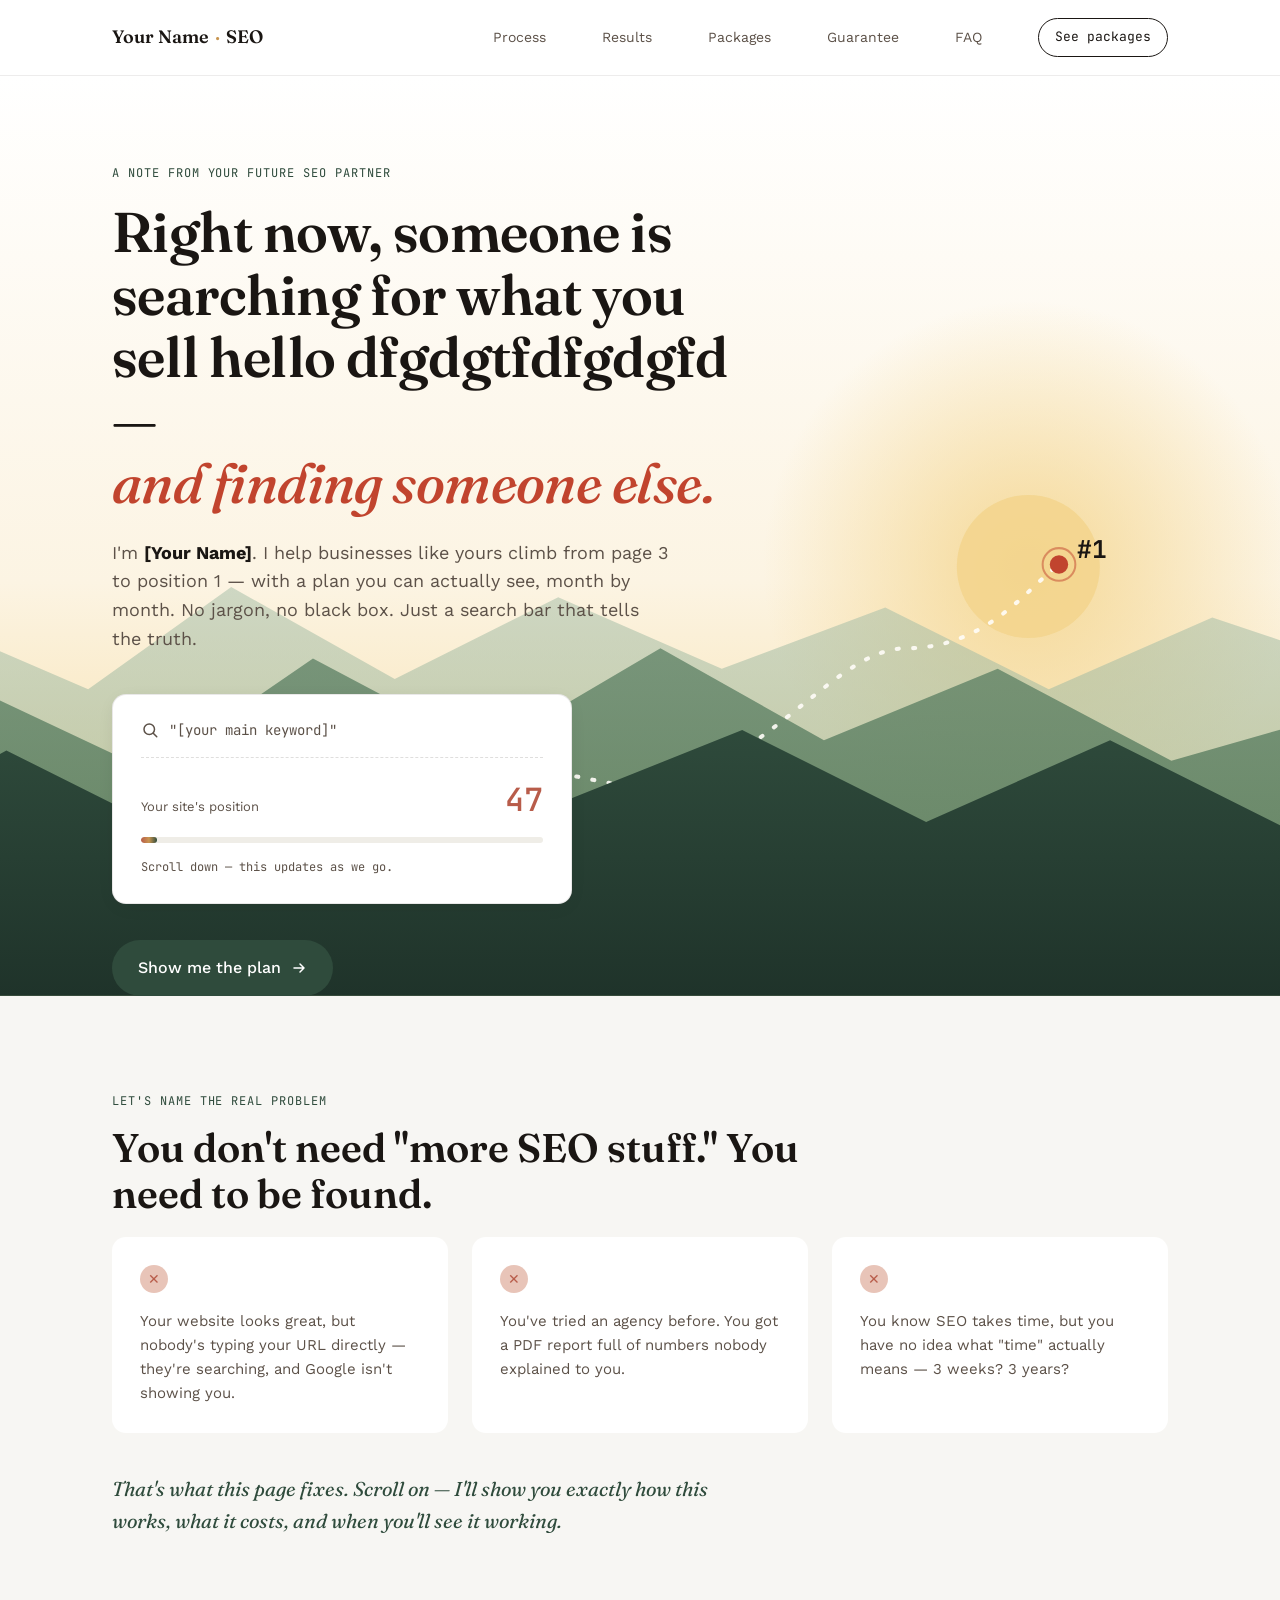
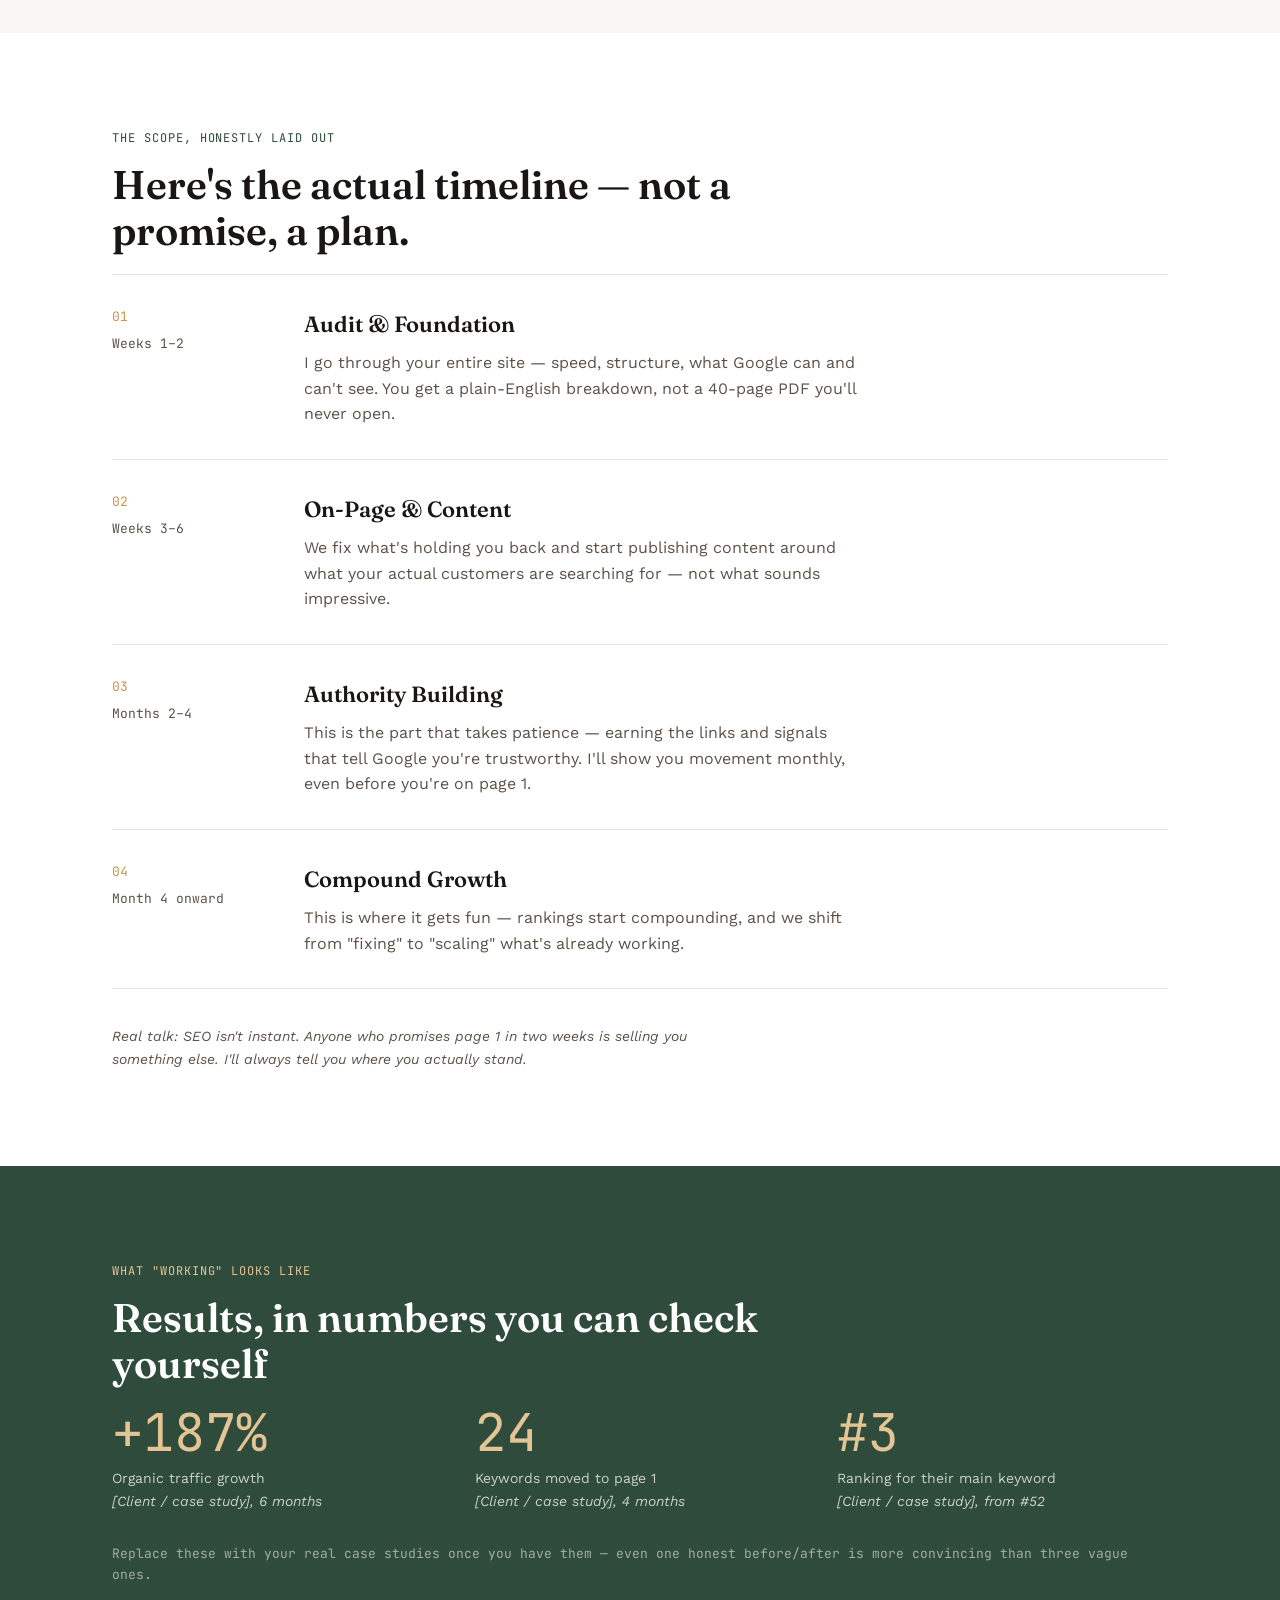
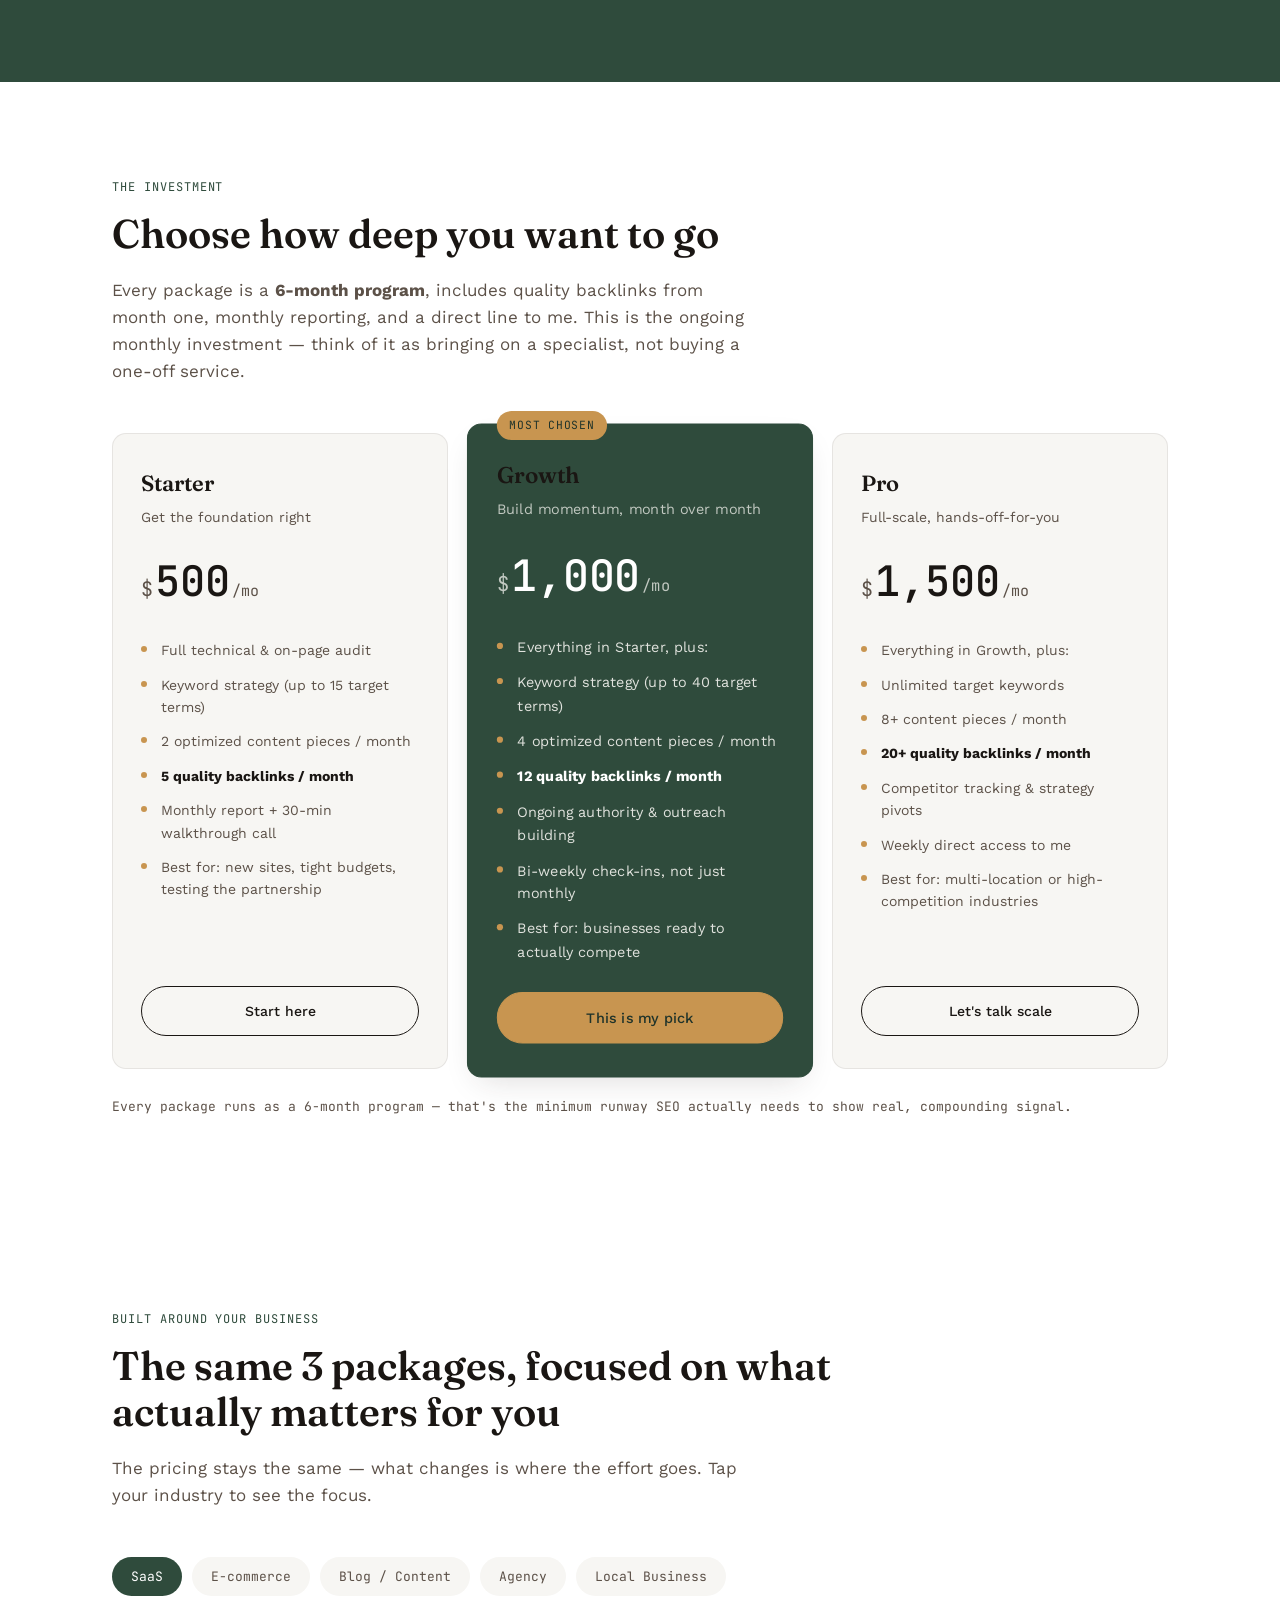
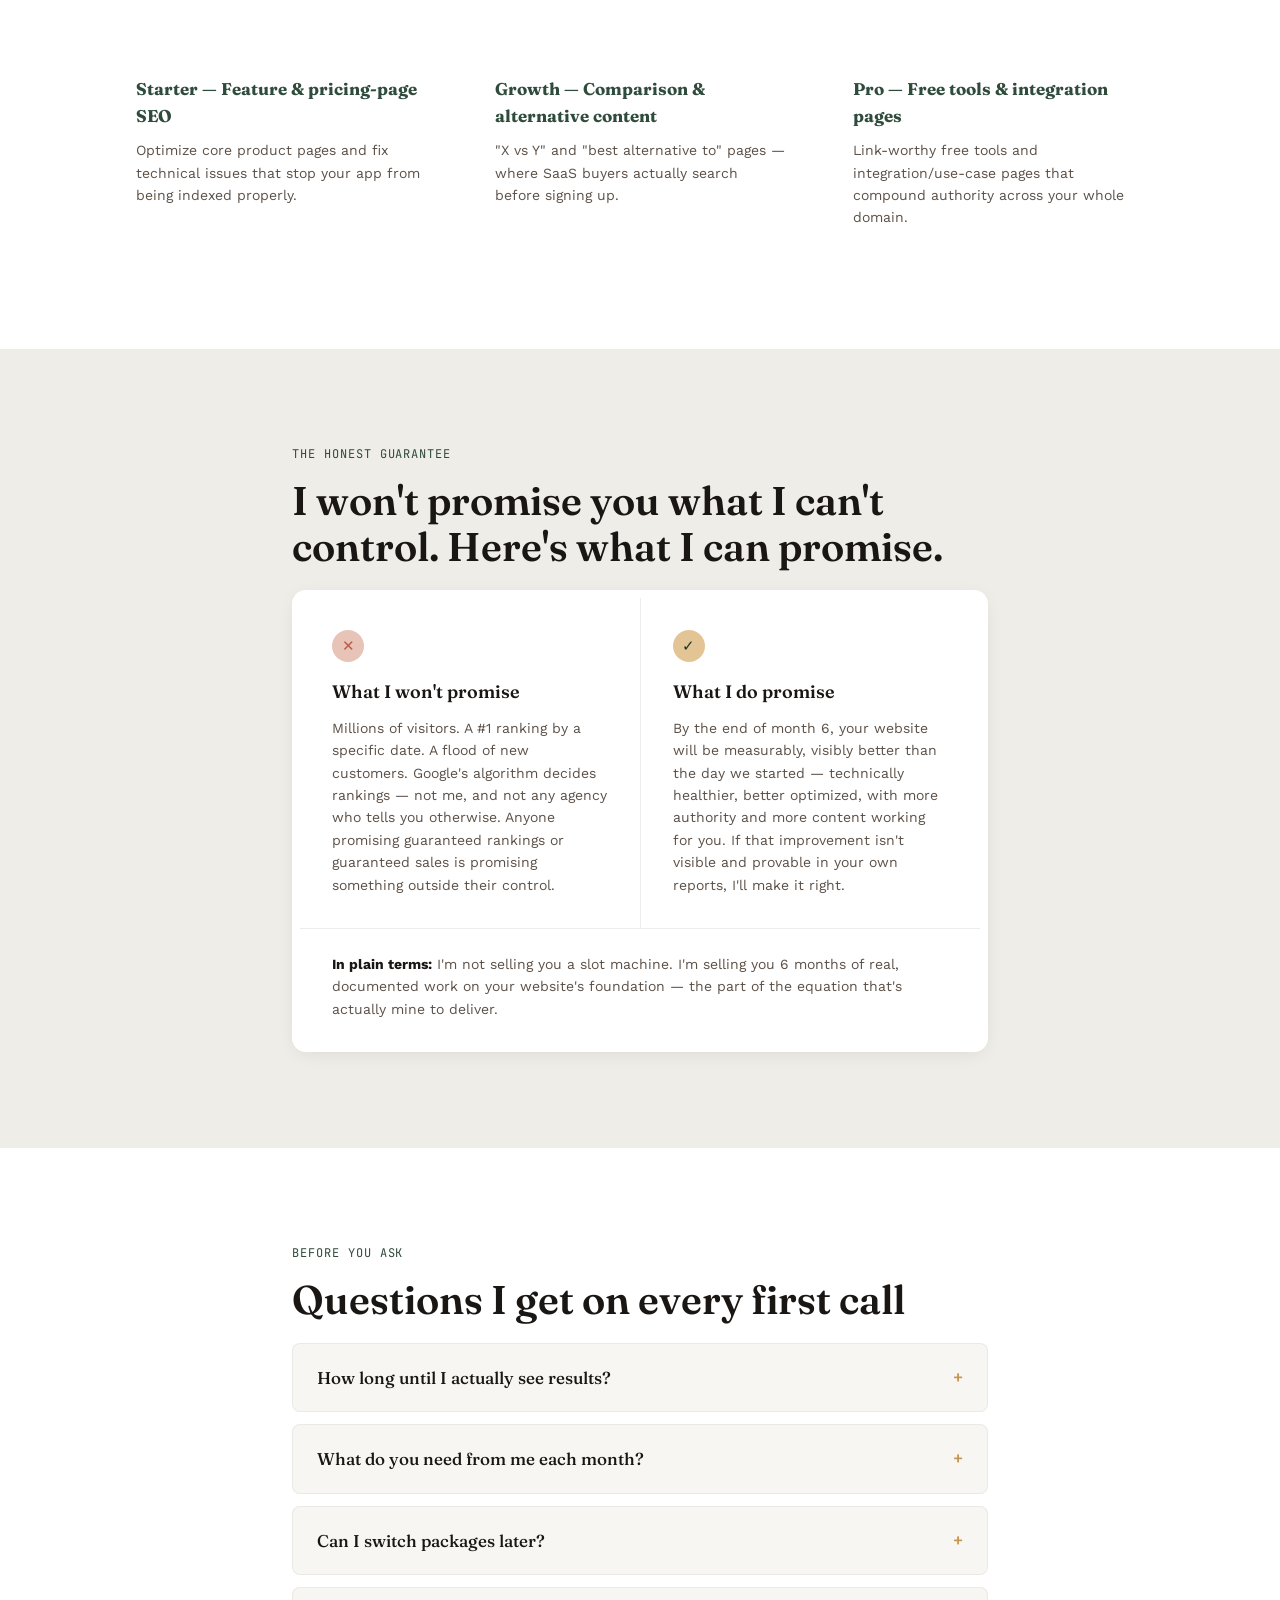
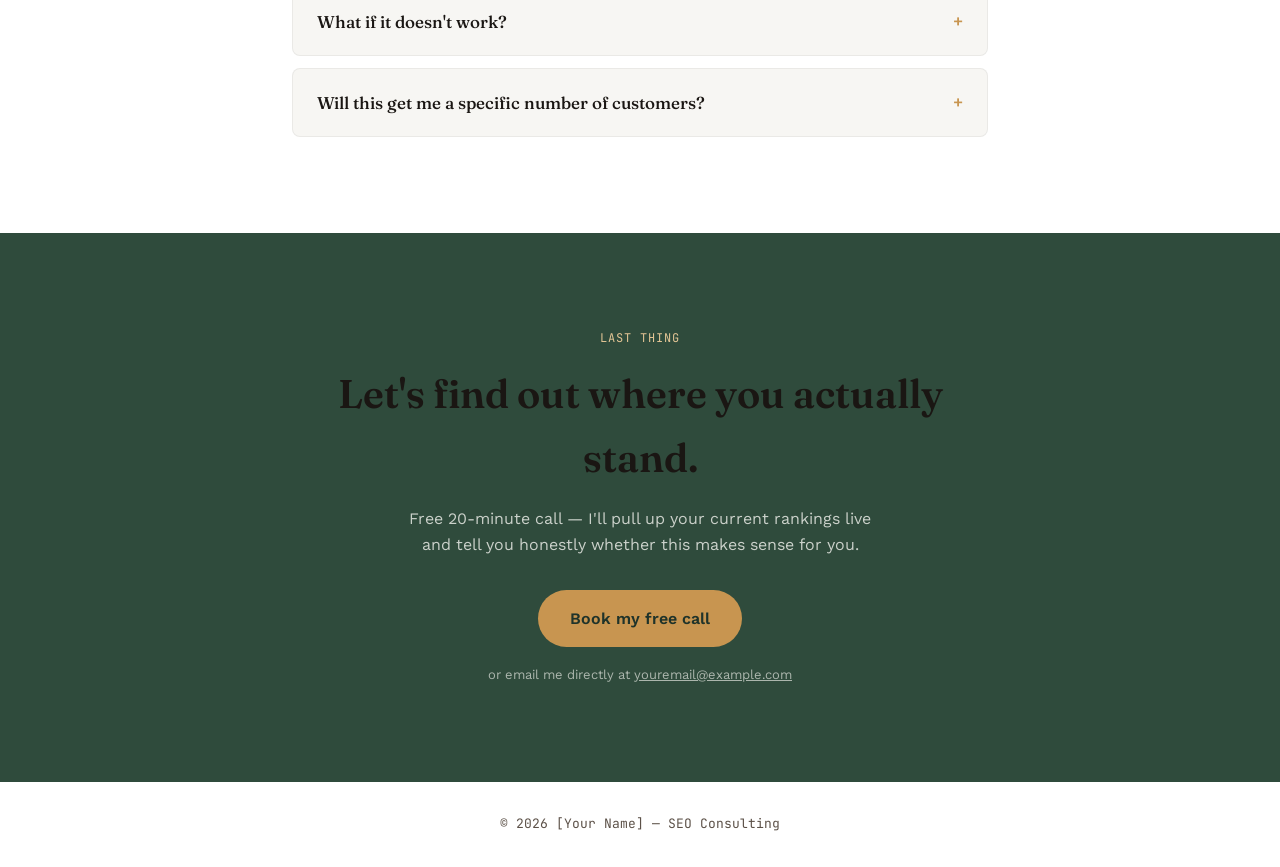
==== index.html @ cbdd0a3a "Update hero title text in index.html" ====
<!DOCTYPE html>
<html lang="en">
<head>
<meta charset="UTF-8">
<meta name="viewport" content="width=device-width, initial-scale=1.0">
<title>Rank Higher, Worry Less — SEO That Actually Moves the Needle</title>
<meta name="description" content="A personal, no-fluff SEO partnership. See the process, the timeline, and exactly what you'll get in each package.">
<link rel="preconnect" href="https://fonts.googleapis.com">
<link rel="preconnect" href="https://fonts.gstatic.com" crossorigin>
<link href="https://fonts.googleapis.com/css2?family=Fraunces:ital,opsz,wght@0,9..144,300;0,9..144,500;0,9..144,600;0,9..144,700;1,9..144,500&family=Work+Sans:wght@300;400;500;600;700&family=JetBrains+Mono:wght@400;500&display=swap" rel="stylesheet">
<link rel="stylesheet" href="styles.css">
</head>
<body>

<!-- ============ NAV ============ -->
<nav class="nav">
  <div class="nav-inner">
    <a href="#top" class="nav-mark">Your Name<span class="nav-dot">·</span>SEO</a>

    <button class="nav-toggle" id="navToggle" aria-label="Open menu" aria-expanded="false">
      <span class="nav-toggle-bar"></span>
      <span class="nav-toggle-bar"></span>
      <span class="nav-toggle-bar"></span>
    </button>

    <div class="nav-links" id="navLinks">
      <a href="#process" class="nav-link">Process</a>
      <a href="#results" class="nav-link">Results</a>
      <a href="#packages" class="nav-link">Packages</a>
      <a href="#guarantee" class="nav-link">Guarantee</a>
      <a href="#faq" class="nav-link">FAQ</a>
      <a href="#packages" class="nav-cta">See packages</a>
    </div>
  </div>
</nav>

<!-- ============ HERO ============ -->
<section class="hero" id="top">
  <svg class="hero-bg" viewBox="0 0 1600 900" preserveAspectRatio="xMidYMax slice" xmlns="http://www.w3.org/2000/svg" aria-hidden="true">
    <defs>
      <linearGradient id="skyGrad" x1="0" y1="0" x2="0" y2="1">
        <stop offset="0%" stop-color="#FFFFFF"/>
        <stop offset="55%" stop-color="#FCF4E3"/>
        <stop offset="100%" stop-color="#F4D58D"/>
      </linearGradient>
      <radialGradient id="sunGlow" cx="50%" cy="50%" r="50%">
        <stop offset="0%" stop-color="#F4D58D" stop-opacity="0.9"/>
        <stop offset="100%" stop-color="#F4D58D" stop-opacity="0"/>
      </radialGradient>
      <linearGradient id="mtnFar" x1="0" y1="0" x2="0" y2="1">
        <stop offset="0%" stop-color="#A9C0AA"/>
        <stop offset="100%" stop-color="#8AAB8D"/>
      </linearGradient>
      <linearGradient id="mtnMid" x1="0" y1="0" x2="0" y2="1">
        <stop offset="0%" stop-color="#5C8064"/>
        <stop offset="100%" stop-color="#436B4C"/>
      </linearGradient>
      <linearGradient id="mtnNear" x1="0" y1="0" x2="0" y2="1">
        <stop offset="0%" stop-color="#2F4B3C"/>
        <stop offset="100%" stop-color="#1F332A"/>
      </linearGradient>
    </defs>

    <rect x="0" y="0" width="1600" height="900" fill="url(#skyGrad)"/>
    <circle cx="1180" cy="480" r="260" fill="url(#sunGlow)"/>
    <circle cx="1180" cy="480" r="70" fill="#F4D58D" opacity="0.85"/>

    <!-- far mountain layer -->
    <path d="M0,620 L120,540 L260,600 L400,500 L560,590 L720,510 L880,580 L1040,520 L1200,600 L1360,530 L1600,610 L1600,900 L0,900 Z" fill="url(#mtnFar)" opacity="0.55"/>

    <!-- mid mountain layer -->
    <path d="M0,700 L150,600 L320,680 L480,570 L650,660 L820,560 L980,650 L1150,580 L1320,670 L1600,590 L1600,900 L0,900 Z" fill="url(#mtnMid)" opacity="0.75"/>

    <!-- climbing trail: rises from bottom-left to the summit marker -->
    <path d="M60,860 C 260,780 340,820 420,740 S 620,660 760,690 S 980,560 1060,560 S 1180,500 1210,478" fill="none" stroke="#FFFDF9" stroke-width="4" stroke-dasharray="2 14" stroke-linecap="round" opacity="0.9"/>
    <circle cx="60" cy="860" r="7" fill="#B85C4A"/>
    <text x="78" y="866" font-family="'JetBrains Mono', monospace" font-size="20" fill="#5C5148">#47</text>
    <circle cx="1210" cy="478" r="9" fill="#C1442E"/>
    <circle cx="1210" cy="478" r="16" fill="none" stroke="#C1442E" stroke-width="2" opacity="0.5"/>
    <text x="1228" y="472" font-family="'JetBrains Mono', monospace" font-size="24" font-weight="700" fill="#1A1613">#1</text>

    <!-- near mountain layer (foreground) -->
    <path d="M0,900 L0,760 L180,660 L340,740 L520,630 L700,720 L900,640 L1080,730 L1260,650 L1440,740 L1600,680 L1600,900 Z" fill="url(#mtnNear)"/>
  </svg>

  <div class="hero-inner">
    <p class="eyebrow">A note from your future SEO partner</p>
    <h1 class="hero-title">
      Right now, someone is<br>
      searching for what you sell hello dfgdgtfdfgdgfd—<br>
      <span class="hero-title-accent">and finding someone else.</span>
    </h1>
    <p class="hero-sub">
      I'm <strong>[Your Name]</strong>. I help businesses like yours climb from
      page 3 to position 1 — with a plan you can actually see, month by month.
      No jargon, no black box. Just a search bar that tells the truth.
    </p>

    <!-- SIGNATURE ELEMENT: live rank ticker -->
    <div class="rank-widget" id="rankWidget">
      <div class="rank-widget-bar">
        <svg class="rank-icon" viewBox="0 0 24 24" fill="none"><circle cx="11" cy="11" r="7" stroke="currentColor" stroke-width="2"/><path d="M21 21L16.65 16.65" stroke="currentColor" stroke-width="2" stroke-linecap="round"/></svg>
        <span class="rank-widget-query">"[your main keyword]"</span>
      </div>
      <div class="rank-widget-result">
        <span class="rank-widget-label">Your site's position</span>
        <span class="rank-widget-number" id="rankNumber">47</span>
      </div>
      <div class="rank-widget-track">
        <div class="rank-widget-fill" id="rankFill"></div>
      </div>
      <span class="rank-widget-caption">Scroll down — this updates as we go.</span>
    </div>

    <a href="#packages" class="hero-cta">
      Show me the plan
      <svg width="16" height="16" viewBox="0 0 16 16" fill="none"><path d="M3 8H13M13 8L9 4M13 8L9 12" stroke="currentColor" stroke-width="1.5" stroke-linecap="round" stroke-linejoin="round"/></svg>
    </a>
  </div>
</section>

<!-- ============ THE PROBLEM ============ -->
<section class="problem" id="problem">
  <div class="section-inner">
    <p class="section-eyebrow">Let's name the real problem</p>
    <h2 class="section-title">You don't need "more SEO stuff." You need to be found.</h2>
    <div class="problem-grid">
      <div class="problem-card">
        <span class="problem-mark">✕</span>
        <p>Your website looks great, but nobody's typing your URL directly — they're searching, and Google isn't showing you.</p>
      </div>
      <div class="problem-card">
        <span class="problem-mark">✕</span>
        <p>You've tried an agency before. You got a PDF report full of numbers nobody explained to you.</p>
      </div>
      <div class="problem-card">
        <span class="problem-mark">✕</span>
        <p>You know SEO takes time, but you have no idea what "time" actually means — 3 weeks? 3 years?</p>
      </div>
    </div>
    <p class="problem-close">That's what this page fixes. Scroll on — I'll show you exactly how this works, what it costs, and when you'll see it working.</p>
  </div>
</section>

<!-- ============ PROCESS / TIMELINE ============ -->
<section class="process" id="process">
  <div class="section-inner">
    <p class="section-eyebrow">The scope, honestly laid out</p>
    <h2 class="section-title">Here's the actual timeline — not a promise, a plan.</h2>

    <div class="timeline">
      <div class="timeline-item">
        <div class="timeline-marker">
          <span class="timeline-num">01</span>
          <span class="timeline-when">Weeks 1–2</span>
        </div>
        <div class="timeline-body">
          <h3>Audit &amp; Foundation</h3>
          <p>I go through your entire site — speed, structure, what Google can and can't see. You get a plain-English breakdown, not a 40-page PDF you'll never open.</p>
        </div>
      </div>
      <div class="timeline-item">
        <div class="timeline-marker">
          <span class="timeline-num">02</span>
          <span class="timeline-when">Weeks 3–6</span>
        </div>
        <div class="timeline-body">
          <h3>On-Page &amp; Content</h3>
          <p>We fix what's holding you back and start publishing content around what your actual customers are searching for — not what sounds impressive.</p>
        </div>
      </div>
      <div class="timeline-item">
        <div class="timeline-marker">
          <span class="timeline-num">03</span>
          <span class="timeline-when">Months 2–4</span>
        </div>
        <div class="timeline-body">
          <h3>Authority Building</h3>
          <p>This is the part that takes patience — earning the links and signals that tell Google you're trustworthy. I'll show you movement monthly, even before you're on page 1.</p>
        </div>
      </div>
      <div class="timeline-item">
        <div class="timeline-marker">
          <span class="timeline-num">04</span>
          <span class="timeline-when">Month 4 onward</span>
        </div>
        <div class="timeline-body">
          <h3>Compound Growth</h3>
          <p>This is where it gets fun — rankings start compounding, and we shift from "fixing" to "scaling" what's already working.</p>
        </div>
      </div>
    </div>
    <p class="process-note">Real talk: SEO isn't instant. Anyone who promises page 1 in two weeks is selling you something else. I'll always tell you where you actually stand.</p>
  </div>
</section>

<!-- ============ RESULTS ============ -->
<section class="results" id="results">
  <div class="section-inner">
    <p class="section-eyebrow">What "working" looks like</p>
    <h2 class="section-title">Results, in numbers you can check yourself</h2>
    <div class="results-grid">
      <div class="result-stat">
        <span class="result-number">+<span class="counter" data-target="187">0</span>%</span>
        <span class="result-label">Organic traffic growth<br><em>[Client / case study], 6 months</em></span>
      </div>
      <div class="result-stat">
        <span class="result-number"><span class="counter" data-target="24">0</span></span>
        <span class="result-label">Keywords moved to page 1<br><em>[Client / case study], 4 months</em></span>
      </div>
      <div class="result-stat">
        <span class="result-number">#<span class="counter" data-target="3">0</span></span>
        <span class="result-label">Ranking for their main keyword<br><em>[Client / case study], from #52</em></span>
      </div>
    </div>
    <p class="results-note">Replace these with your real case studies once you have them — even one honest before/after is more convincing than three vague ones.</p>
  </div>
</section>

<!-- ============ PACKAGES / INVESTMENT ============ -->
<section class="packages" id="packages">
  <div class="section-inner">
    <p class="section-eyebrow">The investment</p>
    <h2 class="section-title">Choose how deep you want to go</h2>
    <p class="section-sub">Every package is a <strong>6-month program</strong>, includes quality backlinks from month one, monthly reporting, and a direct line to me. This is the ongoing monthly investment — think of it as bringing on a specialist, not buying a one-off service.</p>

    <div class="pricing-grid">

      <div class="price-card">
        <div class="price-card-head">
          <h3>Starter</h3>
          <p class="price-card-tag">Get the foundation right</p>
        </div>
        <div class="price-amount"><span class="price-currency">$</span><span class="price-num">500</span><span class="price-period">/mo</span></div>
        <ul class="price-features">
          <li>Full technical &amp; on-page audit</li>
          <li>Keyword strategy (up to 15 target terms)</li>
          <li>2 optimized content pieces / month</li>
          <li><strong>5 quality backlinks / month</strong></li>
          <li>Monthly report + 30-min walkthrough call</li>
          <li>Best for: new sites, tight budgets, testing the partnership</li>
        </ul>
        <a href="#contact" class="price-cta">Start here</a>
      </div>

      <div class="price-card price-card-featured">
        <span class="price-badge">Most chosen</span>
        <div class="price-card-head">
          <h3>Growth</h3>
          <p class="price-card-tag">Build momentum, month over month</p>
        </div>
        <div class="price-amount"><span class="price-currency">$</span><span class="price-num">1,000</span><span class="price-period">/mo</span></div>
        <ul class="price-features">
          <li>Everything in Starter, plus:</li>
          <li>Keyword strategy (up to 40 target terms)</li>
          <li>4 optimized content pieces / month</li>
          <li><strong>12 quality backlinks / month</strong></li>
          <li>Ongoing authority &amp; outreach building</li>
          <li>Bi-weekly check-ins, not just monthly</li>
          <li>Best for: businesses ready to actually compete</li>
        </ul>
        <a href="#contact" class="price-cta price-cta-featured">This is my pick</a>
      </div>

      <div class="price-card">
        <div class="price-card-head">
          <h3>Pro</h3>
          <p class="price-card-tag">Full-scale, hands-off-for-you</p>
        </div>
        <div class="price-amount"><span class="price-currency">$</span><span class="price-num">1,500</span><span class="price-period">/mo</span></div>
        <ul class="price-features">
          <li>Everything in Growth, plus:</li>
          <li>Unlimited target keywords</li>
          <li>8+ content pieces / month</li>
          <li><strong>20+ quality backlinks / month</strong></li>
          <li>Competitor tracking &amp; strategy pivots</li>
          <li>Weekly direct access to me</li>
          <li>Best for: multi-location or high-competition industries</li>
        </ul>
        <a href="#contact" class="price-cta">Let's talk scale</a>
      </div>

    </div>
    <p class="packages-note">Every package runs as a 6-month program — that's the minimum runway SEO actually needs to show real, compounding signal.</p>
  </div>
</section>

<!-- ============ NICHE SWITCHER ============ -->
<section class="niche" id="niche">
  <div class="section-inner">
    <p class="section-eyebrow">Built around your business</p>
    <h2 class="section-title">The same 3 packages, focused on what actually matters for you</h2>
    <p class="section-sub">The pricing stays the same — what changes is where the effort goes. Tap your industry to see the focus.</p>

    <div class="niche-tabs" id="nicheTabs" role="tablist">
      <button class="niche-tab is-active" data-niche="saas" role="tab" aria-selected="true">SaaS</button>
      <button class="niche-tab" data-niche="ecommerce" role="tab" aria-selected="false">E-commerce</button>
      <button class="niche-tab" data-niche="blog" role="tab" aria-selected="false">Blog / Content</button>
      <button class="niche-tab" data-niche="agency" role="tab" aria-selected="false">Agency</button>
      <button class="niche-tab" data-niche="local" role="tab" aria-selected="false">Local Business</button>
    </div>

    <div class="niche-panel" id="nichePanel">
      <!-- Filled by script.js -->
    </div>
  </div>
</section>

<!-- ============ GUARANTEE ============ -->
<section class="guarantee" id="guarantee">
  <div class="section-inner section-inner-narrow">
    <p class="section-eyebrow">The honest guarantee</p>
    <h2 class="section-title">I won't promise you what I can't control. Here's what I can promise.</h2>

    <div class="guarantee-card">
      <div class="guarantee-split">
        <div class="guarantee-col">
          <span class="guarantee-icon guarantee-icon-no">✕</span>
          <h3>What I won't promise</h3>
          <p>Millions of visitors. A #1 ranking by a specific date. A flood of new customers. Google's algorithm decides rankings — not me, and not any agency who tells you otherwise. Anyone promising guaranteed rankings or guaranteed sales is promising something outside their control.</p>
        </div>
        <div class="guarantee-col">
          <span class="guarantee-icon guarantee-icon-yes">✓</span>
          <h3>What I do promise</h3>
          <p>By the end of month 6, your website will be measurably, visibly better than the day we started — technically healthier, better optimized, with more authority and more content working for you. If that improvement isn't visible and provable in your own reports, I'll make it right.</p>
        </div>
      </div>
      <div class="guarantee-footer">
        <p><strong>In plain terms:</strong> I'm not selling you a slot machine. I'm selling you 6 months of real, documented work on your website's foundation — the part of the equation that's actually mine to deliver.</p>
      </div>
    </div>
  </div>
</section>

<!-- ============ FAQ ============ -->
<section class="faq" id="faq">
  <div class="section-inner section-inner-narrow">
    <p class="section-eyebrow">Before you ask</p>
    <h2 class="section-title">Questions I get on every first call</h2>
    <div class="faq-list">
      <details class="faq-item">
        <summary>How long until I actually see results?</summary>
        <p>You'll see the audit and early fixes in weeks 1–2. Real ranking movement typically starts around month 2–3, and compounds from there. Anything faster is usually paid ads, not SEO.</p>
      </details>
      <details class="faq-item">
        <summary>What do you need from me each month?</summary>
        <p>Mostly just access (site login, analytics) up front, and about 30 minutes a month for our check-in call. I handle the execution — you stay looped in, not buried in tasks.</p>
      </details>
      <details class="faq-item">
        <summary>Can I switch packages later?</summary>
        <p>Yes — most clients start at Starter or Growth and move up once they see the early wins. We revisit this together every quarter.</p>
      </details>
      <details class="faq-item">
        <summary>What if it doesn't work?</summary>
        <p>I can't promise rankings — that's Google's call, not mine. What I do guarantee is a visibly, provably better website by month 6: technical health, content, and authority, all documented in your monthly reports. If that improvement isn't there, I'll make it right. See the guarantee above for the full picture.</p>
      </details>
      <details class="faq-item">
        <summary>Will this get me a specific number of customers?</summary>
        <p>Honestly — I can't guarantee that, and no one credibly can. My job is to make your website far more visible and competitive than it is today. What people do once they find you is where marketing meets your product, pricing, and service.</p>
      </details>
    </div>
  </div>
</section>

<!-- ============ FINAL CTA ============ -->
<section class="cta-final" id="contact">
  <div class="section-inner section-inner-narrow">
    <p class="section-eyebrow">Last thing</p>
    <h2 class="cta-final-title">Let's find out where you actually stand.</h2>
    <p class="cta-final-sub">Free 20-minute call — I'll pull up your current rankings live and tell you honestly whether this makes sense for you.</p>
    <a href="mailto:youremail@example.com" class="cta-final-button">Book my free call</a>
    <p class="cta-final-fallback">or email me directly at <a href="mailto:youremail@example.com">youremail@example.com</a></p>
  </div>
</section>

<footer class="footer">
  <p>© <span id="year"></span> [Your Name] — SEO Consulting</p>
</footer>

<script src="script.js"></script>
</body>
</html>
---- styles.css ----
/* ============================================
   TOKENS
   ============================================ */
:root {
  --white: #FFFFFF;
  --surface: #F7F6F3;
  --surface-deep: #EFEDE7;
  --ink: #1A1613;
  --ink-soft: #5C5148;
  --forest: #2F4B3C;
  --forest-deep: #1F332A;
  --gold: #C89550;
  --gold-light: #E3C595;
  --blush: #E8C4B8;
  --red-soft: #B85C4A;
  --charcoal: #1A1613;
  --ember: #C1442E;
  --ember-light: #D96F55;
  --glow: #F4D58D;

  --font-display: "Fraunces", serif;
  --font-body: "Work Sans", sans-serif;
  --font-mono: "JetBrains Mono", monospace;

  --radius: 14px;
  --radius-sm: 8px;
  --shadow-soft: 0 12px 32px -12px rgba(43, 36, 32, 0.18);
  --shadow-card: 0 4px 20px -6px rgba(43, 36, 32, 0.12);

  --max-w: 1120px;
}

* { box-sizing: border-box; }
html { scroll-behavior: smooth; }

@media (prefers-reduced-motion: reduce) {
  html { scroll-behavior: auto; }
  * { animation-duration: 0.01ms !important; animation-iteration-count: 1 !important; transition-duration: 0.01ms !important; }
}

body {
  margin: 0;
  background: var(--white);
  color: var(--ink);
  font-family: var(--font-body);
  font-size: 16px;
  line-height: 1.6;
  -webkit-font-smoothing: antialiased;
}

a { color: inherit; }
ul { margin: 0; padding: 0; list-style: none; }
p { margin: 0; }
h1, h2, h3 { margin: 0; font-family: var(--font-display); font-weight: 600; color: var(--ink); }

:focus-visible {
  outline: 2px solid var(--forest);
  outline-offset: 3px;
  border-radius: 4px;
}

.section-inner {
  max-width: var(--max-w);
  margin: 0 auto;
  padding: 96px 32px;
}
.section-inner-narrow { max-width: 760px; }

.section-eyebrow {
  font-family: var(--font-mono);
  font-size: 12px;
  letter-spacing: 0.08em;
  text-transform: uppercase;
  color: var(--forest);
  margin-bottom: 14px;
  display: block;
}
.section-title {
  font-size: clamp(28px, 4vw, 40px);
  line-height: 1.15;
  max-width: 720px;
  margin-bottom: 20px;
}
.section-sub {
  font-size: 17px;
  color: var(--ink-soft);
  max-width: 640px;
  margin-bottom: 48px;
}

/* ============================================
   NAV
   ============================================ */
.nav {
  position: sticky;
  top: 0;
  z-index: 50;
  background: rgba(255, 255, 255, 0.88);
  backdrop-filter: blur(8px);
  border-bottom: 1px solid rgba(26, 22, 19, 0.08);
}
.nav-inner {
  max-width: var(--max-w);
  margin: 0 auto;
  padding: 18px 32px;
  display: flex;
  justify-content: space-between;
  align-items: center;
}
.nav-mark {
  font-family: var(--font-display);
  font-weight: 600;
  font-size: 18px;
  text-decoration: none;
  color: var(--ink);
}
.nav-dot { color: var(--gold); margin: 0 6px; }

.nav-links {
  display: flex;
  align-items: center;
  gap: 28px;
}
.nav-link {
  text-decoration: none;
  color: var(--ink-soft);
  font-size: 14px;
  margin-right: 28px;
  transition: color 0.2s ease;
}
.nav-link:hover { color: var(--forest); }
.nav-cta {
  font-family: var(--font-mono);
  font-size: 13px;
  text-decoration: none;
  border: 1px solid var(--ink);
  padding: 8px 16px;
  border-radius: 100px;
  transition: background 0.2s ease, color 0.2s ease;
  color: var(--ink);
}
.nav-cta:hover { background: var(--ink); color: var(--white); }

.nav-toggle {
  display: none;
  flex-direction: column;
  justify-content: center;
  gap: 5px;
  width: 32px;
  height: 32px;
  background: none;
  border: none;
  cursor: pointer;
  padding: 0;
}
.nav-toggle-bar {
  display: block;
  width: 100%;
  height: 2px;
  background: var(--ink);
  border-radius: 2px;
  transition: transform 0.25s ease, opacity 0.25s ease;
}
.nav-toggle.is-open .nav-toggle-bar:nth-child(1) { transform: translateY(7px) rotate(45deg); }
.nav-toggle.is-open .nav-toggle-bar:nth-child(2) { opacity: 0; }
.nav-toggle.is-open .nav-toggle-bar:nth-child(3) { transform: translateY(-7px) rotate(-45deg); }

@media (max-width: 780px) {
  .nav-toggle { display: flex; }
  .nav-links {
    position: absolute;
    top: 100%;
    left: 0;
    right: 0;
    background: var(--white);
    flex-direction: column;
    align-items: flex-start;
    gap: 4px;
    padding: 12px 20px 20px;
    border-bottom: 1px solid rgba(26, 22, 19, 0.08);
    max-height: 0;
    overflow: hidden;
    transition: max-height 0.3s ease;
  }
  .nav-links.is-open { max-height: 400px; }
  .nav-link { padding: 10px 0; width: 100%; margin-right: 0; }
  .nav-cta { margin-top: 8px; }
}

/* ============================================
   HERO
   ============================================ */
.hero {
  position: relative;
  padding: 88px 0 0;
  max-width: none;
  margin: 0;
  overflow: hidden;
  min-height: 760px;
  display: flex;
  align-items: flex-start;
}
.hero-bg {
  position: absolute;
  inset: 0;
  width: 100%;
  height: 100%;
  z-index: 0;
}
.hero-inner {
  position: relative;
  z-index: 1;
  max-width: var(--max-w);
  margin: 0 auto;
  width: 100%;
  padding: 0 32px;
}
.eyebrow {
  font-family: var(--font-mono);
  font-size: 12px;
  letter-spacing: 0.08em;
  text-transform: uppercase;
  color: var(--forest);
  margin: 0 0 18px;
}
.hero-title {
  font-size: clamp(34px, 5.5vw, 56px);
  line-height: 1.12;
  letter-spacing: -0.01em;
  margin-bottom: 24px;
  max-width: 640px;
}
.hero-title-accent {
  color: var(--ember);
  font-style: italic;
  font-weight: 500;
}
.hero-sub {
  font-size: 18px;
  color: var(--ink-soft);
  max-width: 560px;
  margin-bottom: 40px;
}
.hero-sub strong { color: var(--ink); }

/* Signature: rank ticker widget */
.rank-widget {
  background: var(--white);
  border: 1px solid rgba(43, 36, 32, 0.1);
  border-radius: var(--radius);
  padding: 24px 28px;
  max-width: 460px;
  box-shadow: var(--shadow-card);
  margin-bottom: 36px;
}
.rank-widget-bar {
  display: flex;
  align-items: center;
  gap: 10px;
  padding-bottom: 16px;
  margin-bottom: 16px;
  border-bottom: 1px dashed rgba(43, 36, 32, 0.15);
  color: var(--ink-soft);
}
.rank-icon { flex-shrink: 0; width: 18px; height: 18px; color: var(--ink-soft); }
.rank-widget-query {
  font-family: var(--font-mono);
  font-size: 14px;
  color: var(--ink-soft);
}
.rank-widget-result {
  display: flex;
  justify-content: space-between;
  align-items: baseline;
  margin-bottom: 12px;
}
.rank-widget-label {
  font-size: 13px;
  color: var(--ink-soft);
}
.rank-widget-number {
  font-family: var(--font-mono);
  font-size: 32px;
  font-weight: 500;
  color: var(--red-soft);
  transition: color 0.6s ease;
}
.rank-widget-number.is-good { color: var(--forest); }
.rank-widget-track {
  height: 6px;
  background: var(--surface-deep);
  border-radius: 100px;
  overflow: hidden;
  margin-bottom: 10px;
}
.rank-widget-fill {
  height: 100%;
  width: 4%;
  background: linear-gradient(90deg, var(--red-soft), var(--gold), var(--forest));
  border-radius: 100px;
  transition: width 0.6s ease;
}
.rank-widget-caption {
  font-size: 12px;
  color: var(--ink-soft);
  font-family: var(--font-mono);
}

.hero-cta {
  display: inline-flex;
  align-items: center;
  gap: 10px;
  background: var(--forest);
  color: var(--white);
  text-decoration: none;
  padding: 15px 26px;
  border-radius: 100px;
  font-weight: 500;
  transition: transform 0.2s ease, background 0.2s ease;
}
.hero-cta:hover { background: var(--forest-deep); transform: translateY(-1px); }

/* ============================================
   PROBLEM
   ============================================ */
.problem { background: var(--surface); }
.problem-grid {
  display: grid;
  grid-template-columns: repeat(3, 1fr);
  gap: 24px;
  margin-bottom: 40px;
}
.problem-card {
  background: var(--white);
  border-radius: var(--radius);
  padding: 28px;
}
.problem-mark {
  display: inline-flex;
  align-items: center;
  justify-content: center;
  width: 28px;
  height: 28px;
  border-radius: 50%;
  background: var(--blush);
  color: var(--red-soft);
  font-size: 14px;
  margin-bottom: 16px;
}
.problem-card p { color: var(--ink-soft); font-size: 15px; }
.problem-close {
  font-family: var(--font-display);
  font-size: 20px;
  font-style: italic;
  color: var(--forest);
  max-width: 620px;
}

/* ============================================
   PROCESS / TIMELINE
   ============================================ */
.timeline {
  display: flex;
  flex-direction: column;
  gap: 0;
  margin-bottom: 36px;
}
.timeline-item {
  display: grid;
  grid-template-columns: 160px 1fr;
  gap: 32px;
  padding: 32px 0;
  border-top: 1px solid rgba(43, 36, 32, 0.12);
}
.timeline-item:last-child { border-bottom: 1px solid rgba(43, 36, 32, 0.12); }
.timeline-marker {
  display: flex;
  flex-direction: column;
  gap: 6px;
}
.timeline-num {
  font-family: var(--font-mono);
  font-size: 13px;
  color: var(--gold);
}
.timeline-when {
  font-family: var(--font-mono);
  font-size: 13px;
  color: var(--ink-soft);
}
.timeline-body h3 {
  font-size: 22px;
  margin-bottom: 8px;
}
.timeline-body p {
  color: var(--ink-soft);
  max-width: 560px;
}
.process-note {
  font-size: 14px;
  color: var(--ink-soft);
  font-style: italic;
  max-width: 620px;
}

/* ============================================
   RESULTS
   ============================================ */
.results { background: var(--forest); color: var(--white); }
.results .section-eyebrow { color: var(--gold-light); }
.results .section-title { color: var(--white); }
.results-grid {
  display: grid;
  grid-template-columns: repeat(3, 1fr);
  gap: 32px;
  margin-bottom: 32px;
}
.result-stat { display: flex; flex-direction: column; gap: 8px; }
.result-number {
  font-family: var(--font-mono);
  font-size: clamp(36px, 5vw, 52px);
  color: var(--gold-light);
  line-height: 1;
}
.result-label {
  font-size: 14px;
  color: rgba(255, 253, 249, 0.75);
}
.result-label em { font-style: italic; }
.results-note {
  font-size: 13px;
  color: rgba(255, 253, 249, 0.55);
  font-family: var(--font-mono);
}

/* ============================================
   PACKAGES
   ============================================ */
.pricing-grid {
  display: grid;
  grid-template-columns: repeat(3, 1fr);
  gap: 24px;
  margin-bottom: 28px;
}
.price-card {
  background: var(--surface);
  border: 1px solid rgba(26, 22, 19, 0.08);
  border-radius: var(--radius);
  padding: 32px 28px;
  display: flex;
  flex-direction: column;
  position: relative;
}
.price-card-featured {
  background: var(--forest);
  border-color: var(--forest);
  color: var(--white);
  transform: scale(1.03);
  box-shadow: var(--shadow-soft);
}
.price-badge {
  position: absolute;
  top: -13px;
  left: 28px;
  background: var(--gold);
  color: var(--forest-deep);
  font-family: var(--font-mono);
  font-size: 11px;
  text-transform: uppercase;
  letter-spacing: 0.05em;
  padding: 5px 12px;
  border-radius: 100px;
}
.price-card-head h3 { font-size: 22px; margin-bottom: 4px; }
.price-card-tag { color: var(--ink-soft); font-size: 14px; margin-bottom: 20px; }
.price-card-featured .price-card-tag { color: rgba(255, 253, 249, 0.7); }
.price-amount {
  display: flex;
  align-items: baseline;
  gap: 2px;
  margin-bottom: 24px;
  font-family: var(--font-mono);
}
.price-currency { font-size: 20px; color: var(--ink-soft); }
.price-card-featured .price-currency { color: rgba(255, 253, 249, 0.7); }
.price-num { font-size: 42px; font-weight: 500; }
.price-period { font-size: 15px; color: var(--ink-soft); }
.price-card-featured .price-period { color: rgba(255, 253, 249, 0.7); }
.price-features { display: flex; flex-direction: column; gap: 12px; margin-bottom: 28px; flex-grow: 1; }
.price-features li {
  font-size: 14px;
  padding-left: 20px;
  position: relative;
  color: var(--ink-soft);
}
.price-card-featured .price-features li { color: rgba(255, 253, 249, 0.85); }
.price-features li::before {
  content: "";
  position: absolute;
  left: 0;
  top: 7px;
  width: 6px;
  height: 6px;
  border-radius: 50%;
  background: var(--gold);
}
.price-features li strong { color: var(--ink); }
.price-card-featured .price-features li strong { color: var(--white); }
.price-cta {
  text-align: center;
  text-decoration: none;
  padding: 13px;
  border-radius: 100px;
  border: 1px solid var(--ink);
  font-weight: 500;
  font-size: 14px;
  transition: background 0.2s ease, color 0.2s ease;
}
.price-cta:hover { background: var(--ink); color: var(--white); }
.price-cta-featured {
  background: var(--gold);
  border-color: var(--gold);
  color: var(--forest-deep);
}
.price-cta-featured:hover { background: var(--gold-light); color: var(--forest-deep); }
.packages-note {
  font-size: 13px;
  color: var(--ink-soft);
  font-family: var(--font-mono);
}

/* ============================================
   NICHE SWITCHER
   ============================================ */
.niche { background: var(--white); }
.niche-tabs {
  display: flex;
  flex-wrap: wrap;
  gap: 10px;
  margin-bottom: 32px;
}
.niche-tab {
  font-family: var(--font-mono);
  font-size: 13px;
  background: var(--surface);
  border: 1px solid transparent;
  padding: 10px 18px;
  border-radius: 100px;
  cursor: pointer;
  color: var(--ink-soft);
  transition: all 0.2s ease;
}
.niche-tab:hover { background: var(--surface-deep); }
.niche-tab.is-active {
  background: var(--forest);
  color: var(--white);
}
.niche-panel {
  display: grid;
  grid-template-columns: repeat(3, 1fr);
  gap: 20px;
}
.niche-panel-card {
  background: var(--white);
  border-radius: var(--radius);
  padding: 24px;
}
.niche-panel-card h4 {
  font-family: var(--font-display);
  font-size: 17px;
  margin-bottom: 10px;
  color: var(--forest);
}
.niche-panel-card p {
  font-size: 14px;
  color: var(--ink-soft);
}

/* ============================================
   GUARANTEE
   ============================================ */
.guarantee { background: var(--surface-deep); }
.guarantee-card {
  background: var(--white);
  border-radius: var(--radius);
  padding: 8px;
  box-shadow: var(--shadow-card);
}
.guarantee-split {
  display: grid;
  grid-template-columns: 1fr 1fr;
  gap: 1px;
  background: rgba(43, 36, 32, 0.08);
}
.guarantee-col {
  background: var(--white);
  padding: 32px;
}
.guarantee-icon {
  display: inline-flex;
  align-items: center;
  justify-content: center;
  width: 32px;
  height: 32px;
  border-radius: 50%;
  font-size: 15px;
  margin-bottom: 16px;
}
.guarantee-icon-no { background: var(--blush); color: var(--red-soft); }
.guarantee-icon-yes { background: var(--gold-light); color: var(--forest-deep); }
.guarantee-col h3 { font-size: 18px; margin-bottom: 10px; }
.guarantee-col p { font-size: 14px; color: var(--ink-soft); }
.guarantee-footer {
  padding: 24px 32px;
  border-top: 1px solid rgba(43, 36, 32, 0.08);
}
.guarantee-footer p { font-size: 14px; color: var(--ink-soft); }
.guarantee-footer strong { color: var(--ink); }

/* ============================================
   FAQ
   ============================================ */
.faq { background: var(--white); }
.faq-list { display: flex; flex-direction: column; gap: 12px; }
.faq-item {
  background: var(--surface);
  border-radius: var(--radius-sm);
  padding: 20px 24px;
  border: 1px solid rgba(26, 22, 19, 0.06);
}
.faq-item summary {
  cursor: pointer;
  font-weight: 500;
  font-family: var(--font-display);
  font-size: 17px;
  list-style: none;
}
.faq-item summary::-webkit-details-marker { display: none; }
.faq-item summary::after {
  content: "+";
  float: right;
  color: var(--gold);
  font-family: var(--font-mono);
}
.faq-item[open] summary::after { content: "–"; }
.faq-item p {
  margin-top: 14px;
  color: var(--ink-soft);
  font-size: 15px;
}

/* ============================================
   FINAL CTA
   ============================================ */
.cta-final { background: var(--forest); color: var(--white); text-align: center; }
.cta-final .section-eyebrow { color: var(--gold-light); }
.cta-final-title {
  font-family: var(--font-display);
  font-size: clamp(28px, 4vw, 40px);
  margin-bottom: 16px;
}
.cta-final-sub {
  color: rgba(255, 253, 249, 0.75);
  max-width: 480px;
  margin: 0 auto 32px;
}
.cta-final-button {
  display: inline-block;
  background: var(--gold);
  color: var(--forest-deep);
  text-decoration: none;
  padding: 16px 32px;
  border-radius: 100px;
  font-weight: 600;
  transition: background 0.2s ease, transform 0.2s ease;
}
.cta-final-button:hover { background: var(--gold-light); transform: translateY(-1px); }
.cta-final-fallback {
  margin-top: 18px;
  font-size: 13px;
  color: rgba(255, 253, 249, 0.6);
}
.cta-final-fallback a { text-decoration: underline; }

/* ============================================
   FOOTER
   ============================================ */
.footer {
  text-align: center;
  padding: 32px;
  font-size: 13px;
  color: var(--ink-soft);
  font-family: var(--font-mono);
}

/* ============================================
   RESPONSIVE
   ============================================ */
@media (max-width: 860px) {
  .problem-grid,
  .results-grid,
  .pricing-grid,
  .niche-panel,
  .guarantee-split {
    grid-template-columns: 1fr;
  }
  .price-card-featured { transform: none; }
  .timeline-item { grid-template-columns: 1fr; gap: 8px; }
  .section-inner { padding: 64px 20px; }
}
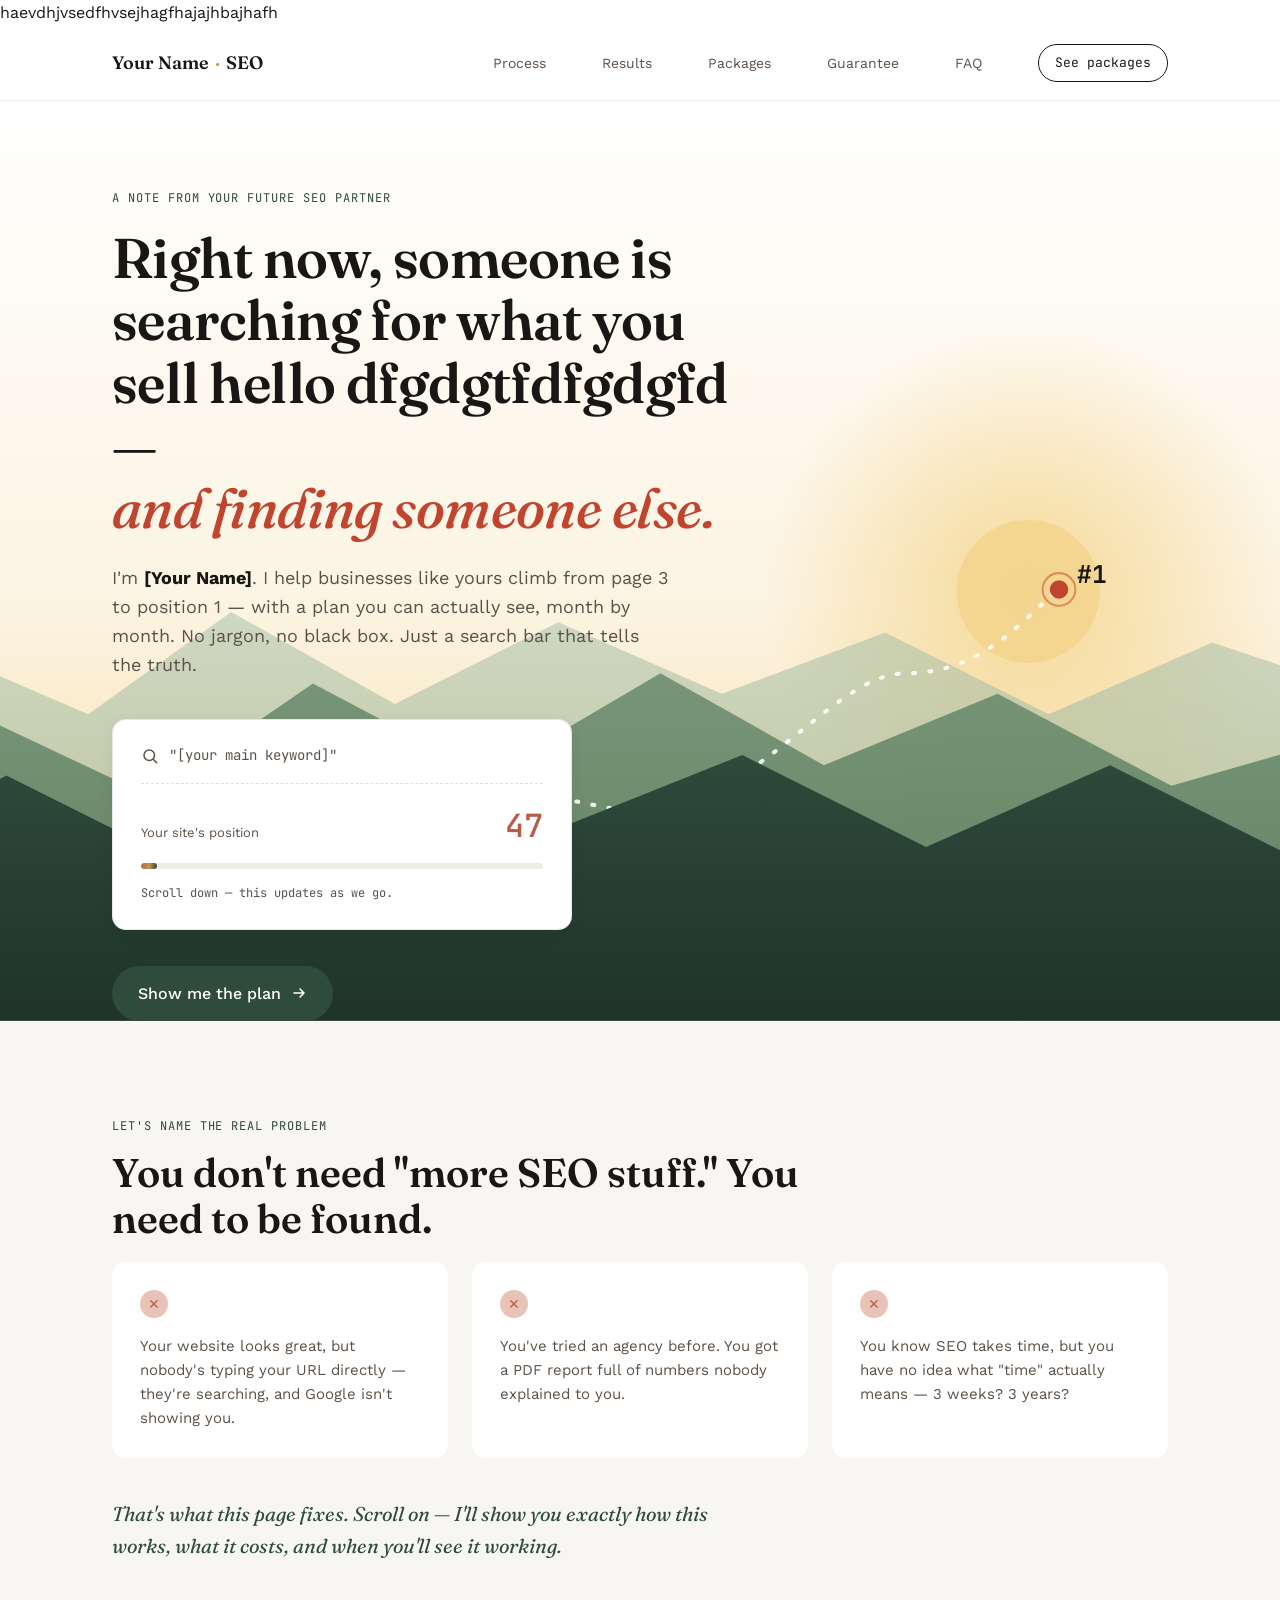
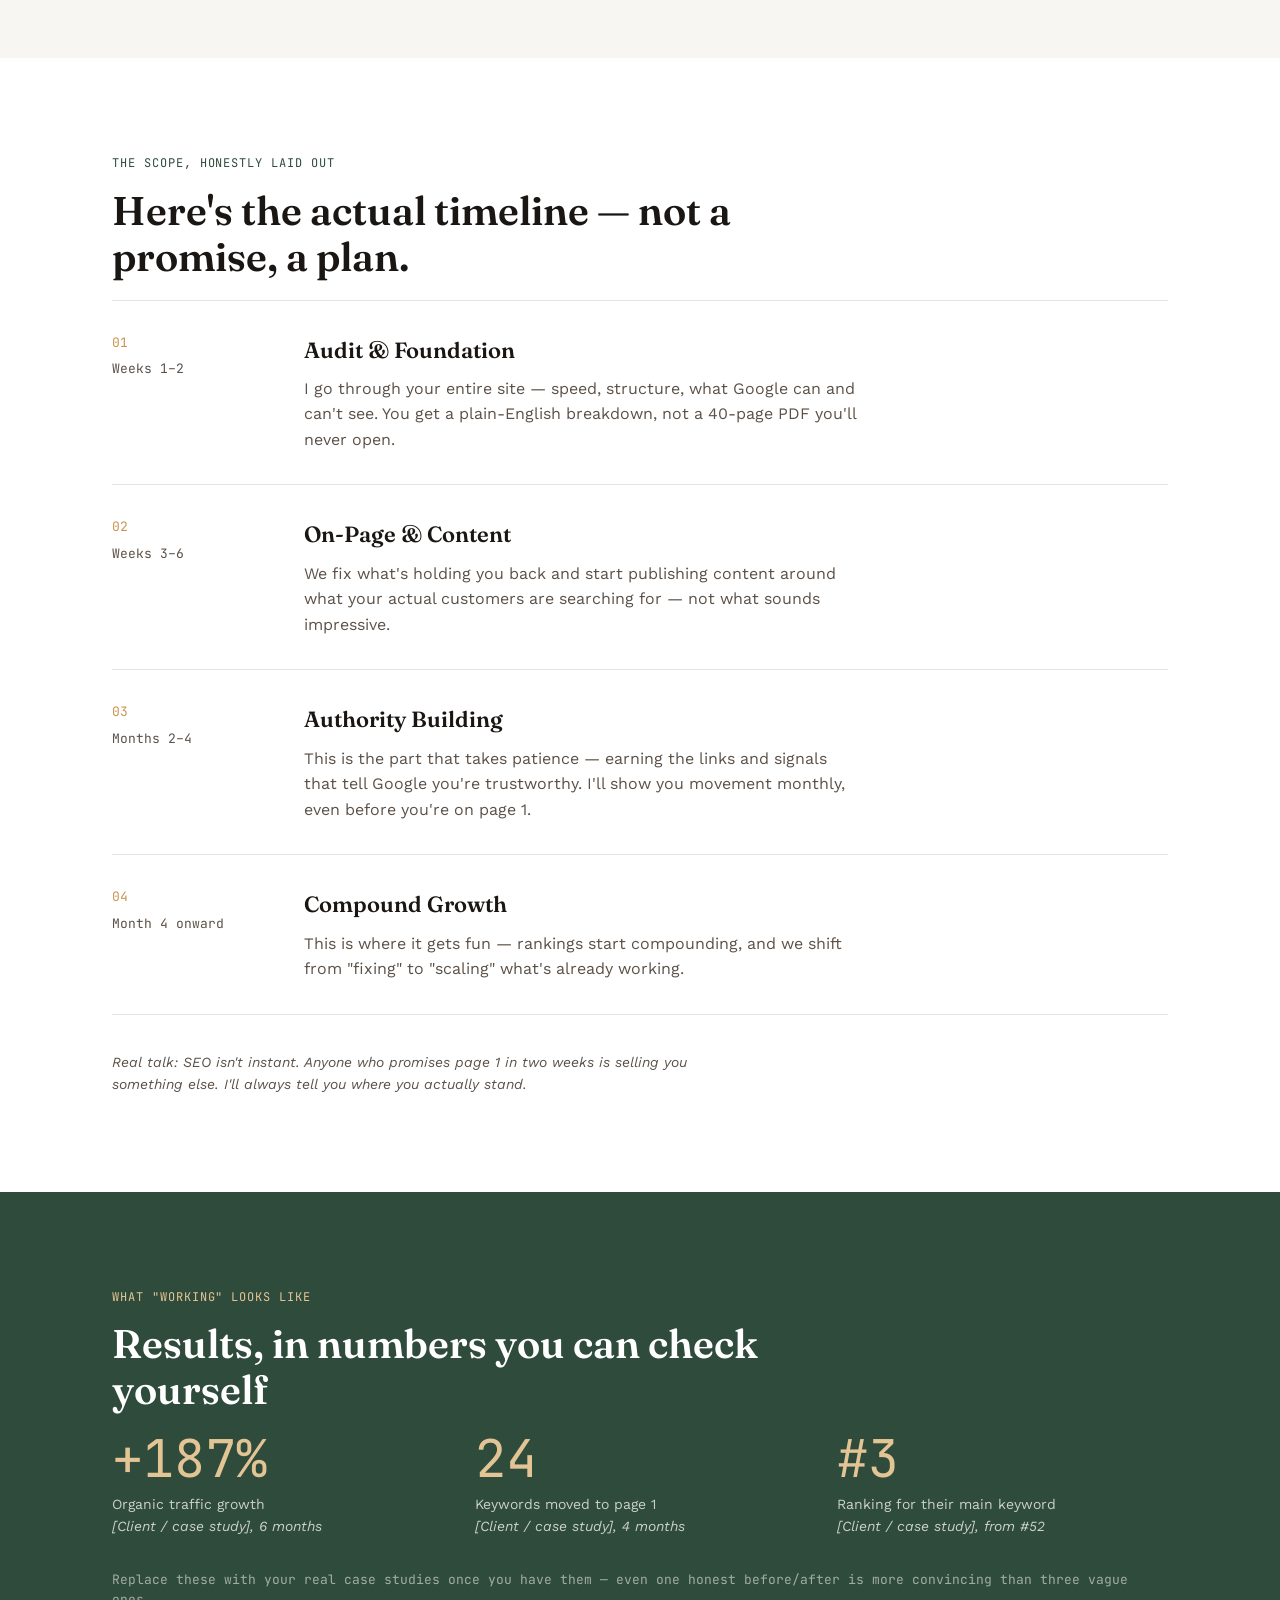
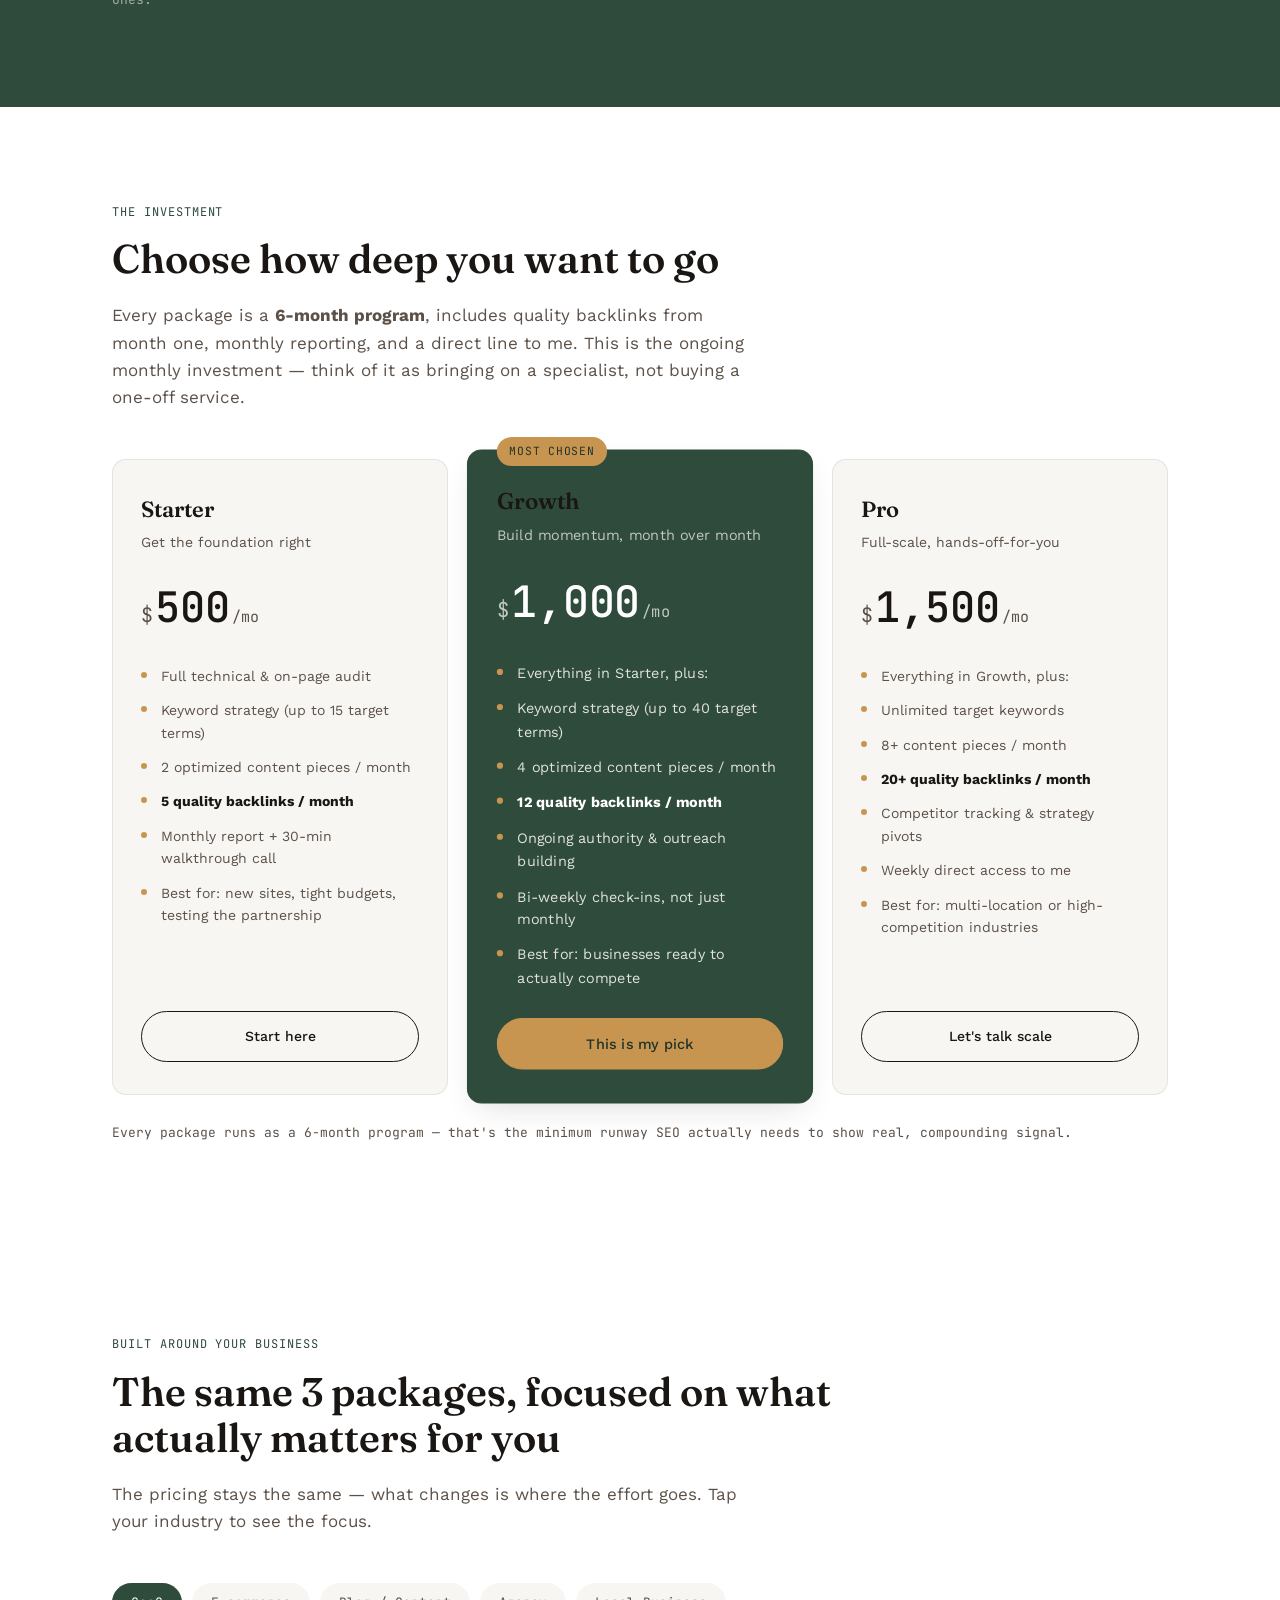
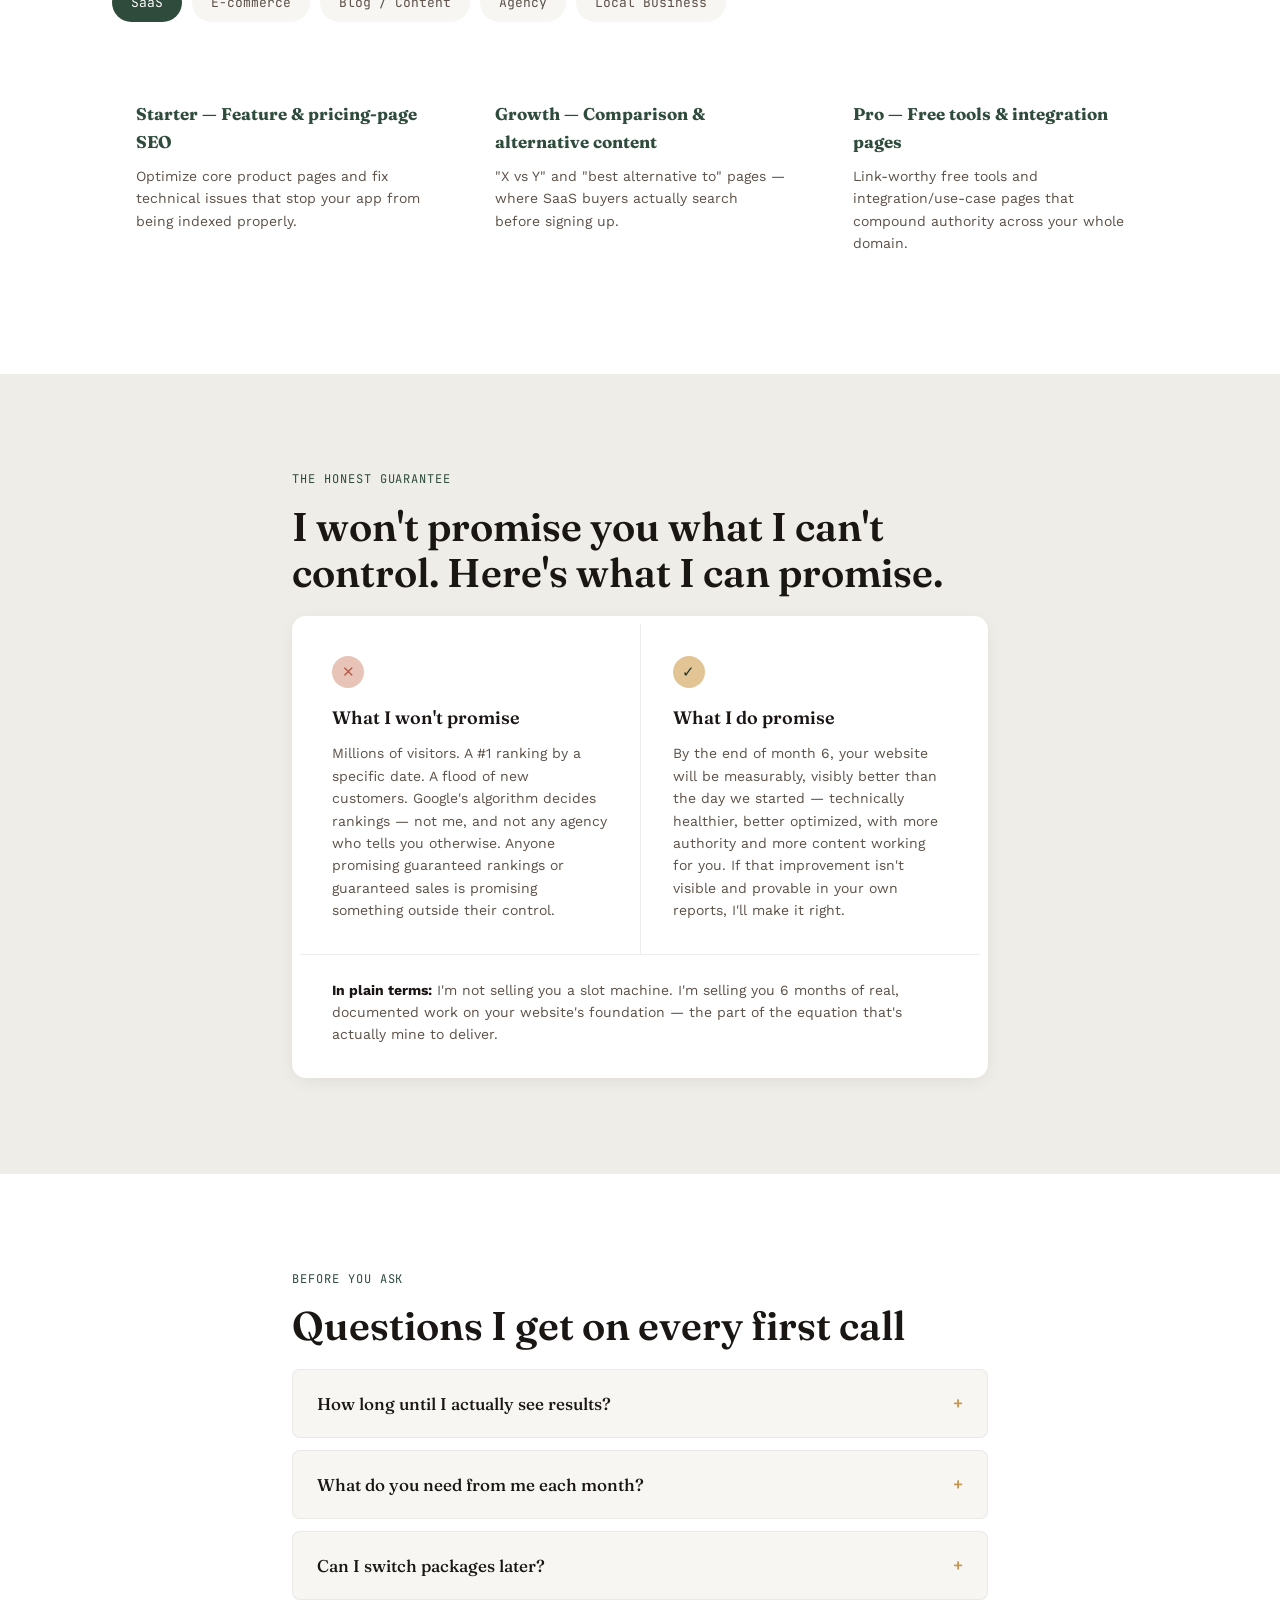
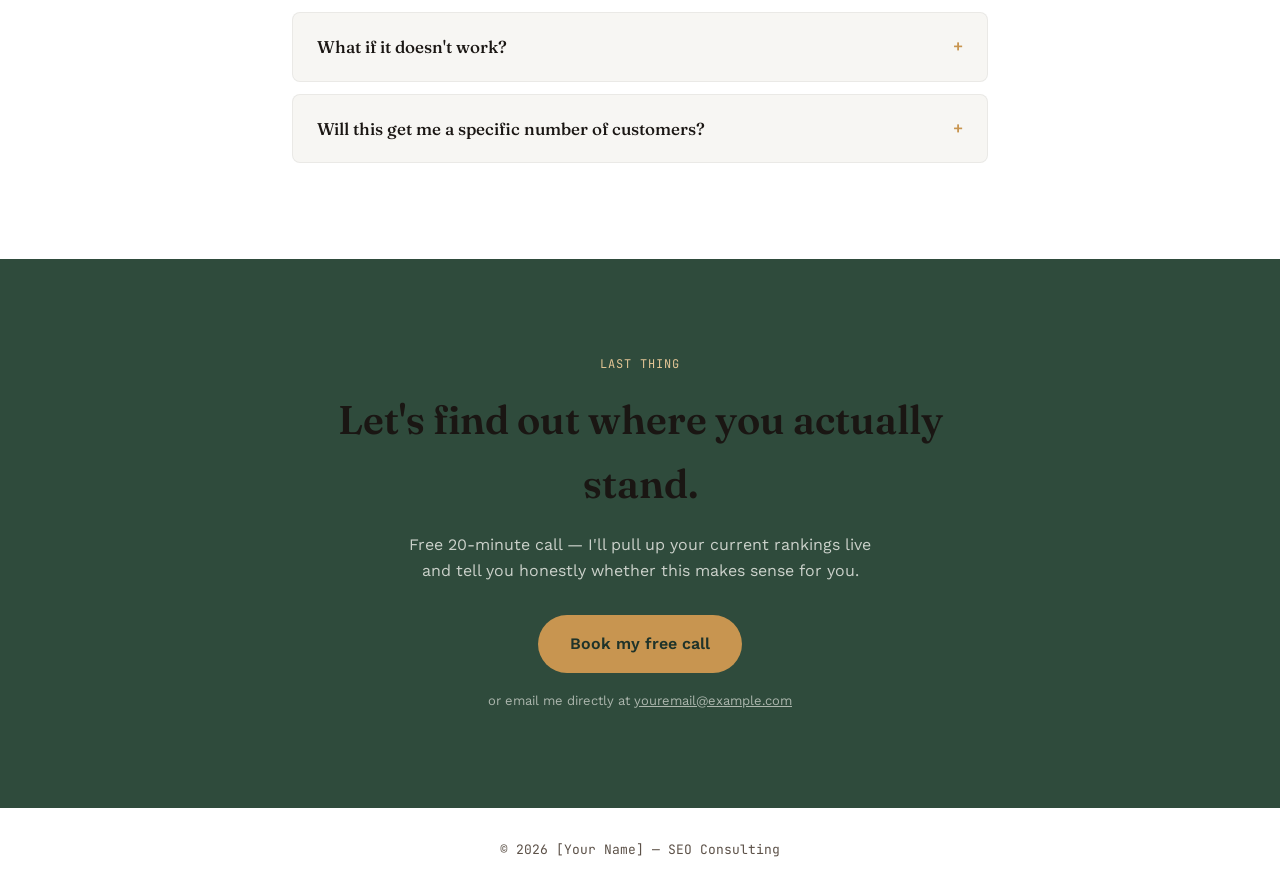
==== commit 0cc27574: "Update index.html" ====
--- a/index.html
+++ b/index.html
@@ -12,6 +12,9 @@
 </head>
 <body>
 
+
+
+haevdhjvsedfhvsejhagfhajajhbajhafh
 <!-- ============ NAV ============ -->
 <nav class="nav">
   <div class="nav-inner">
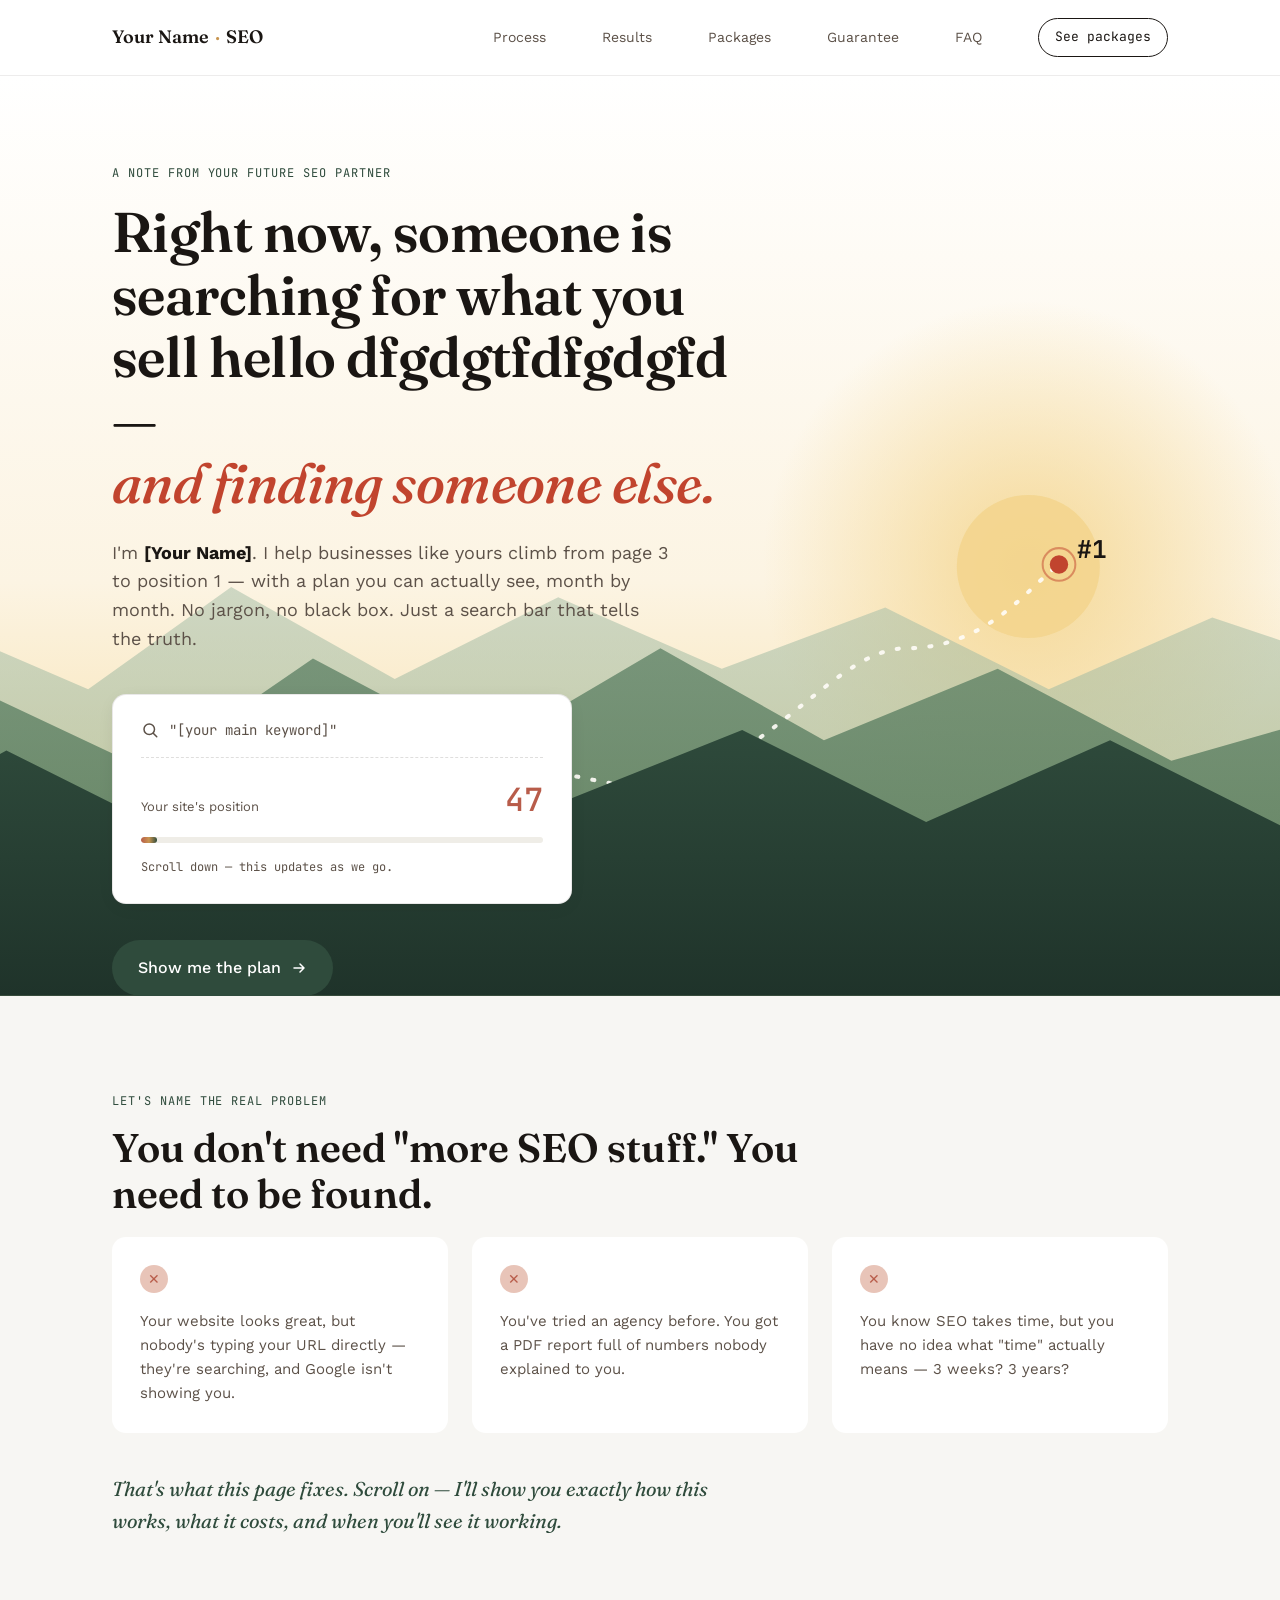
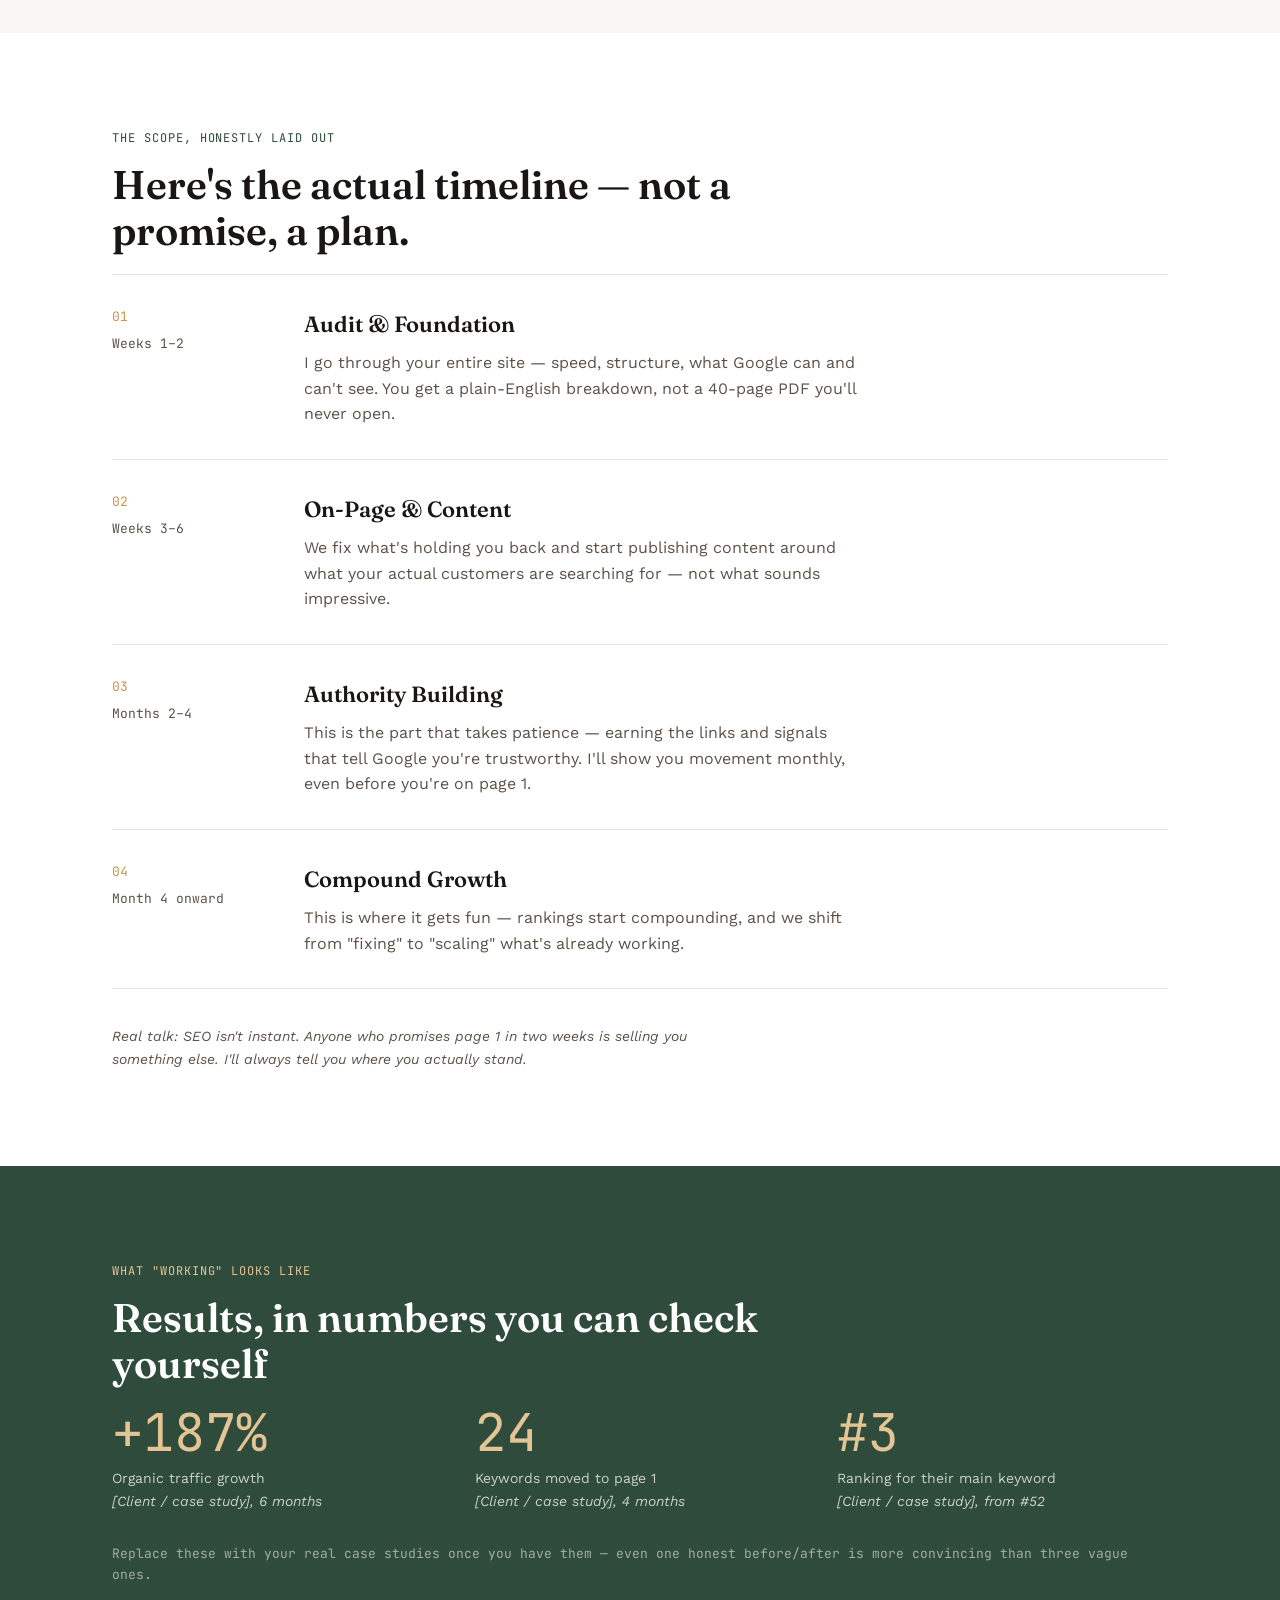
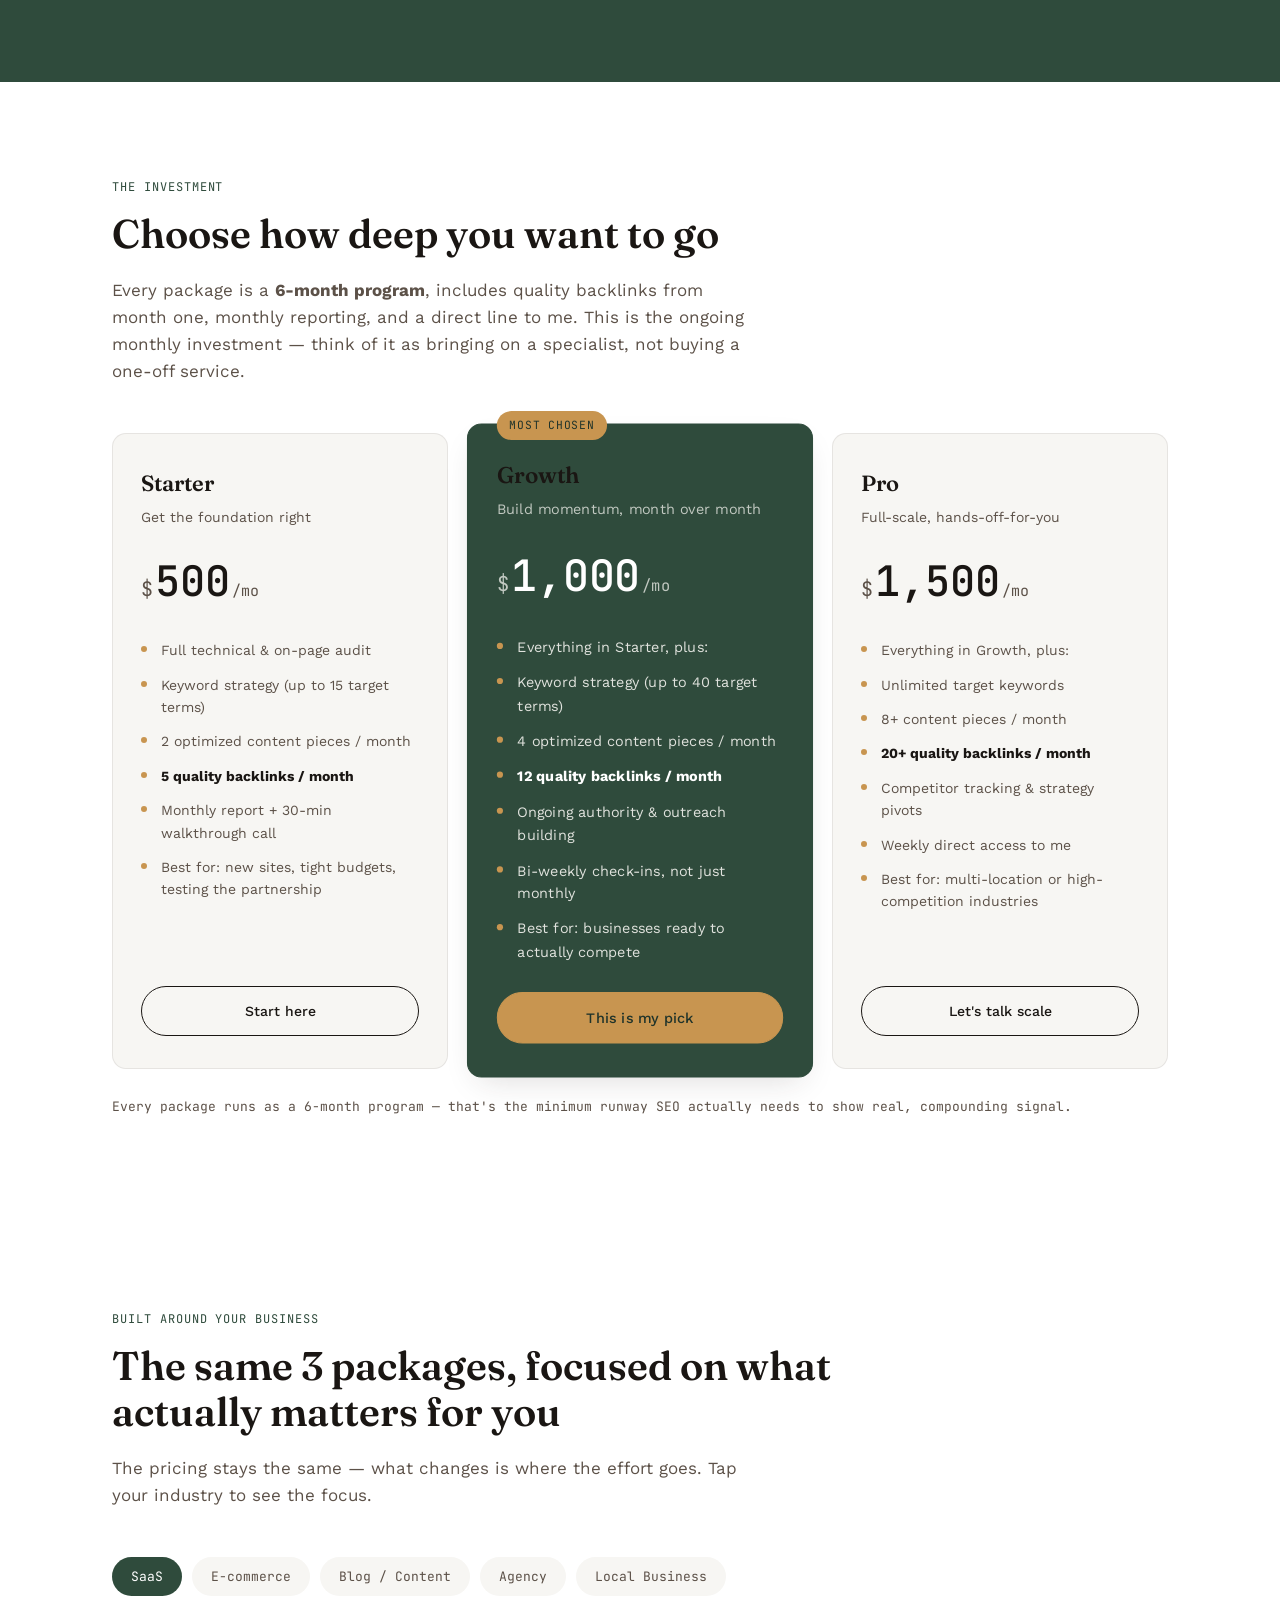
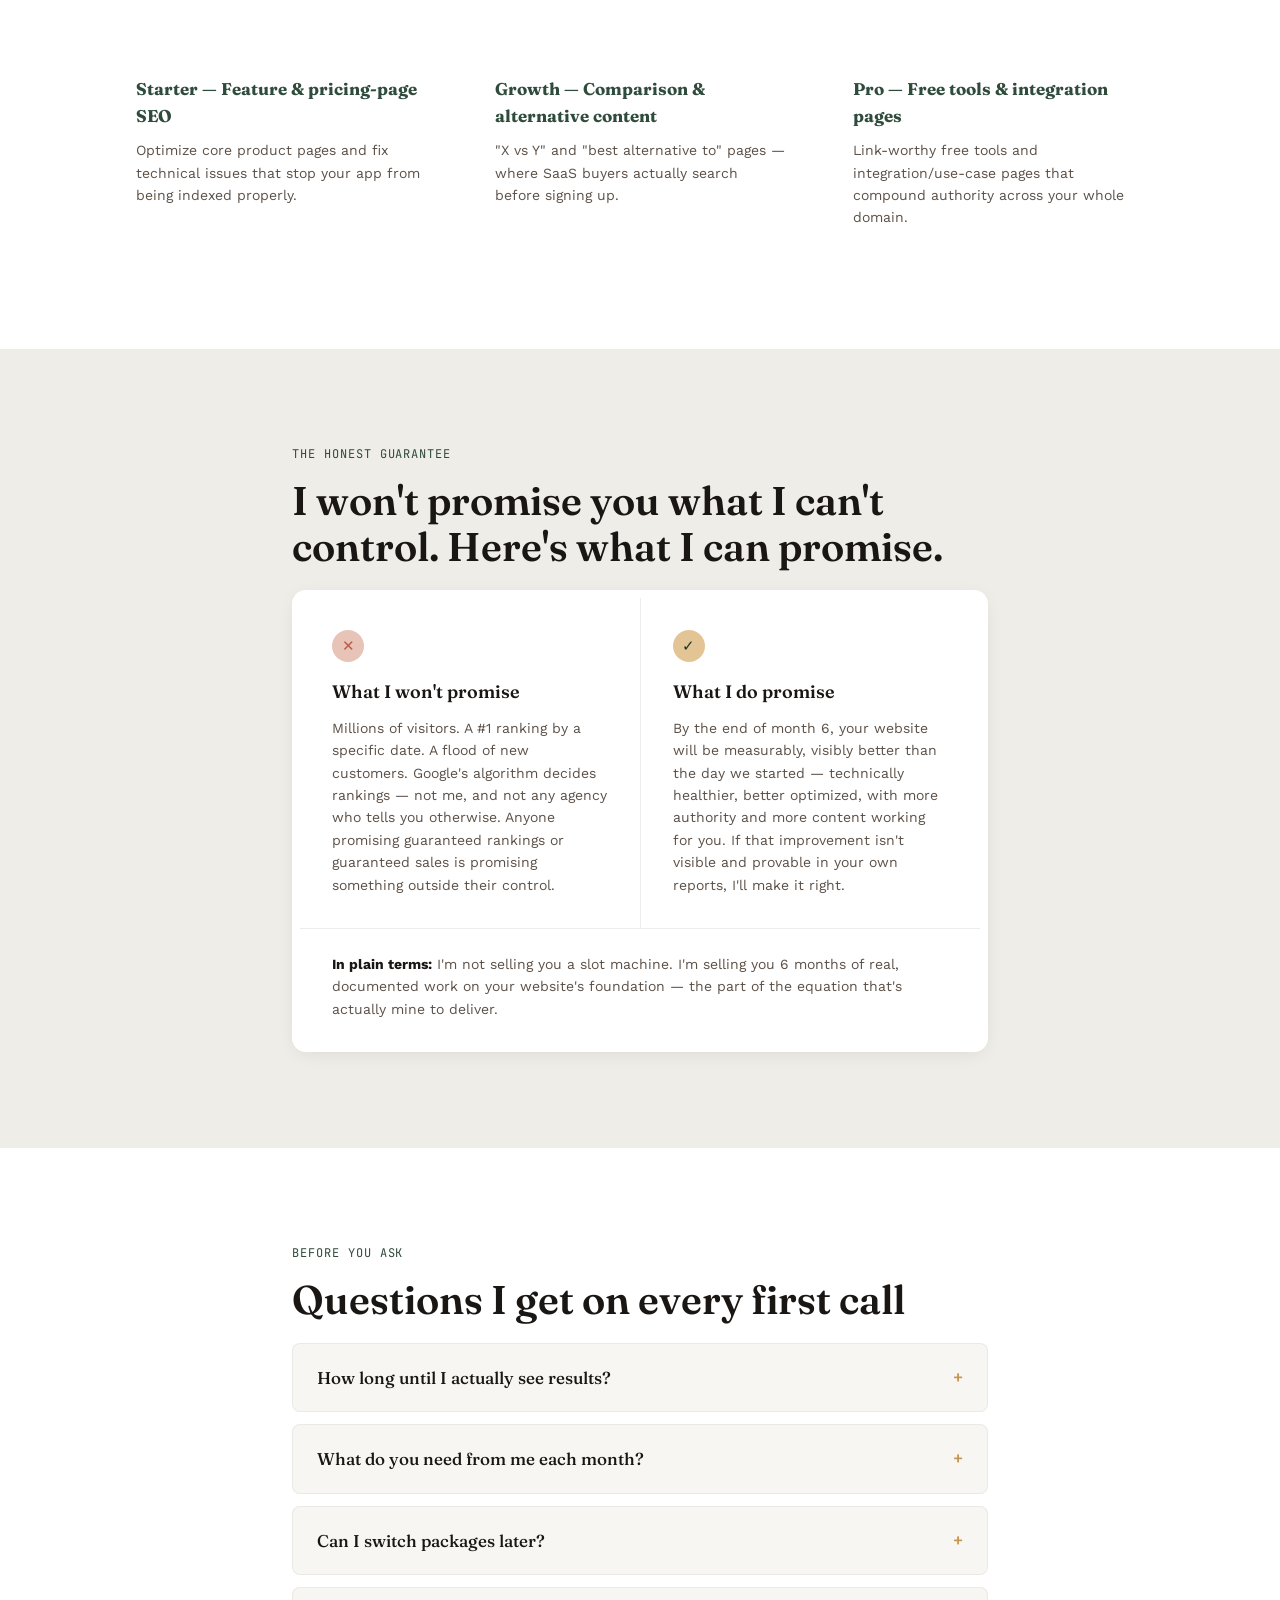
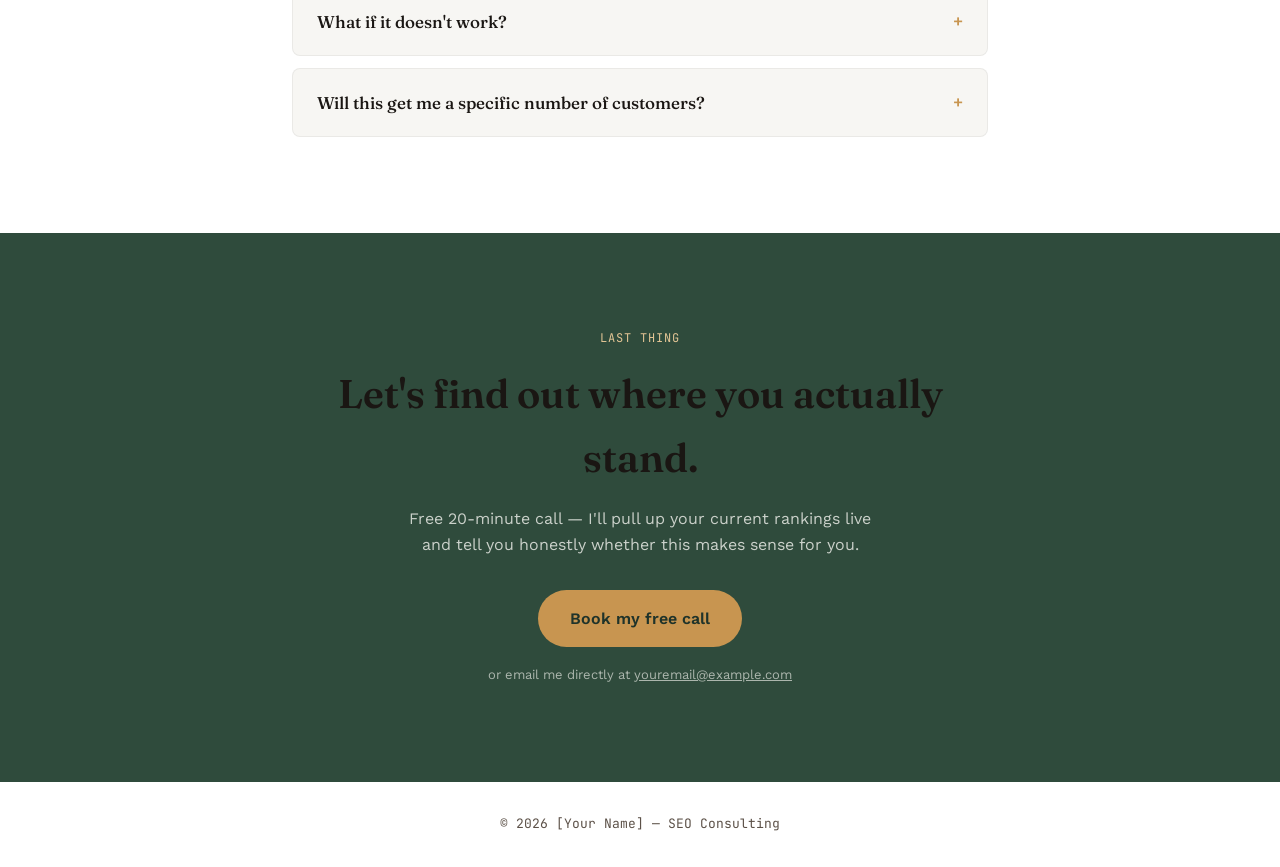
==== commit 4d29c56d: "Update index.html" ====
--- a/index.html
+++ b/index.html
@@ -11,10 +11,6 @@
 <link rel="stylesheet" href="styles.css">
 </head>
 <body>
-
-
-
-haevdhjvsedfhvsejhagfhajajhbajhafh
 <!-- ============ NAV ============ -->
 <nav class="nav">
   <div class="nav-inner">
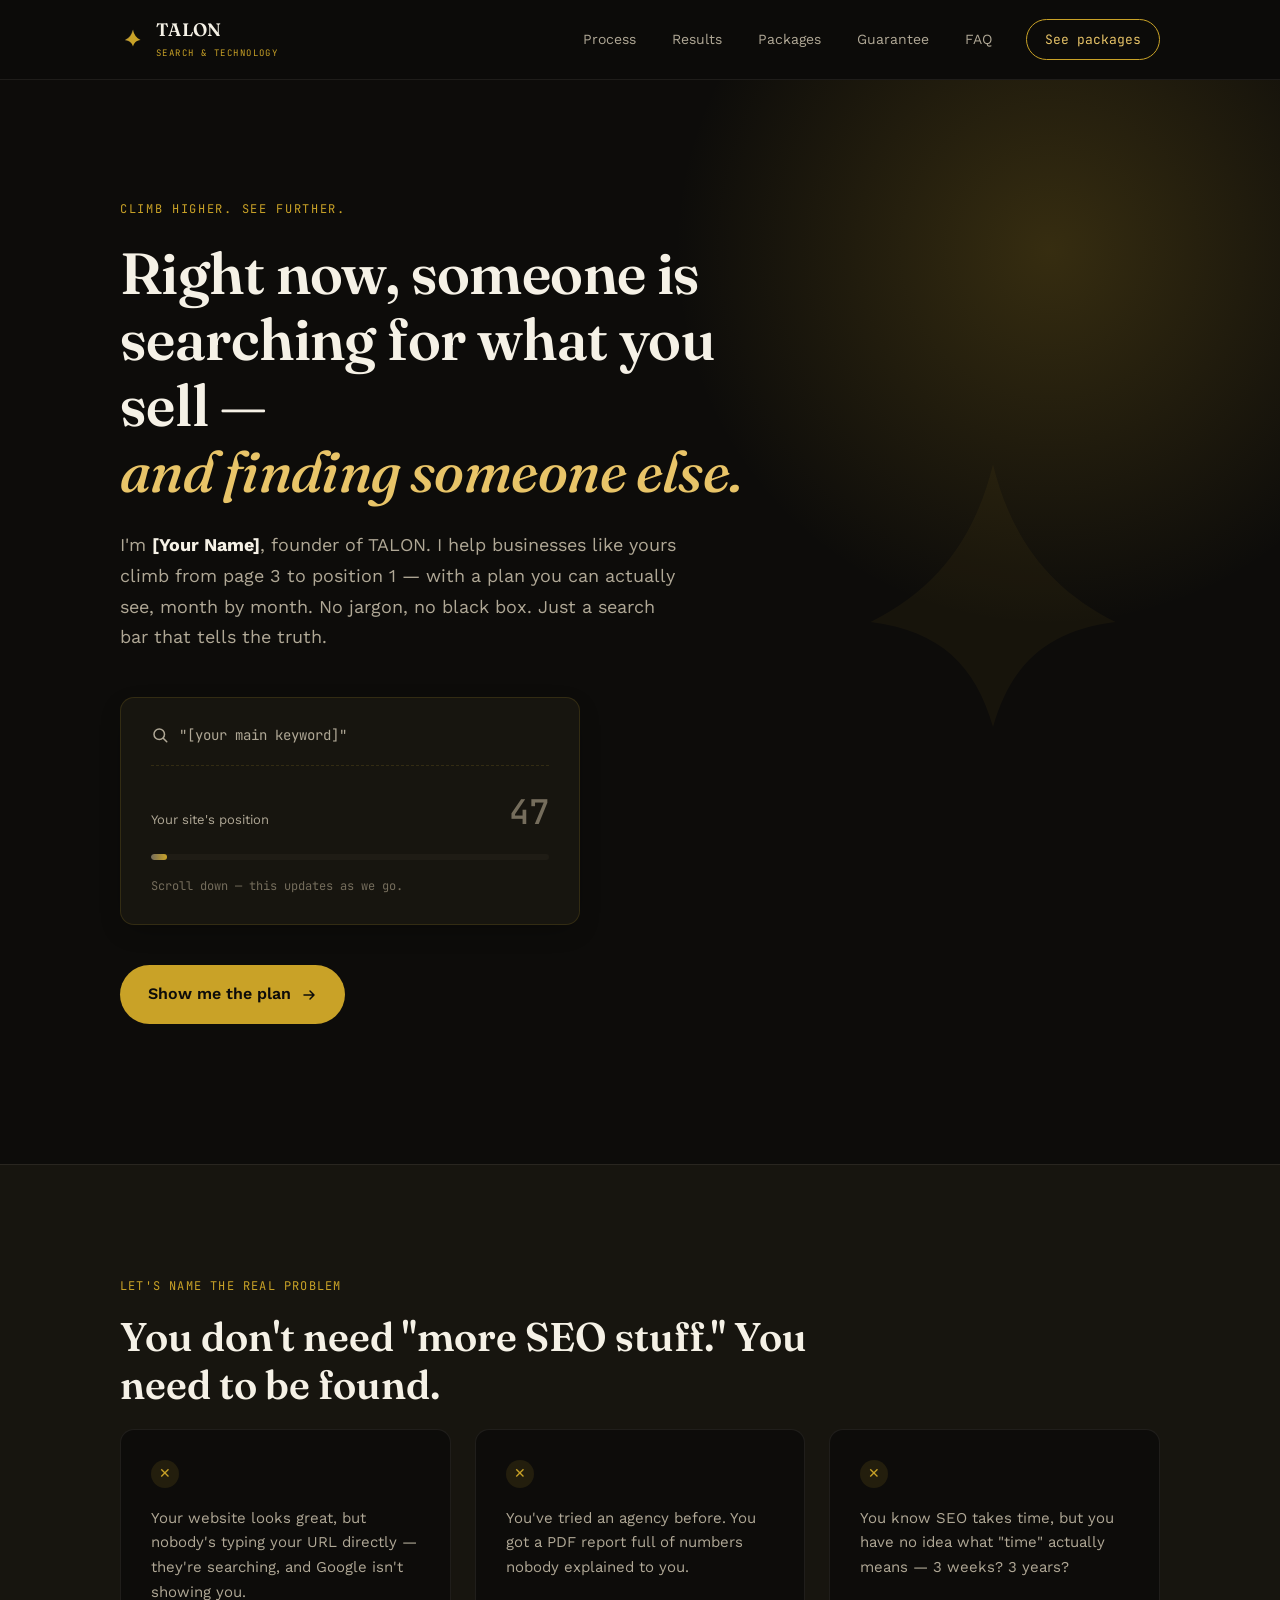
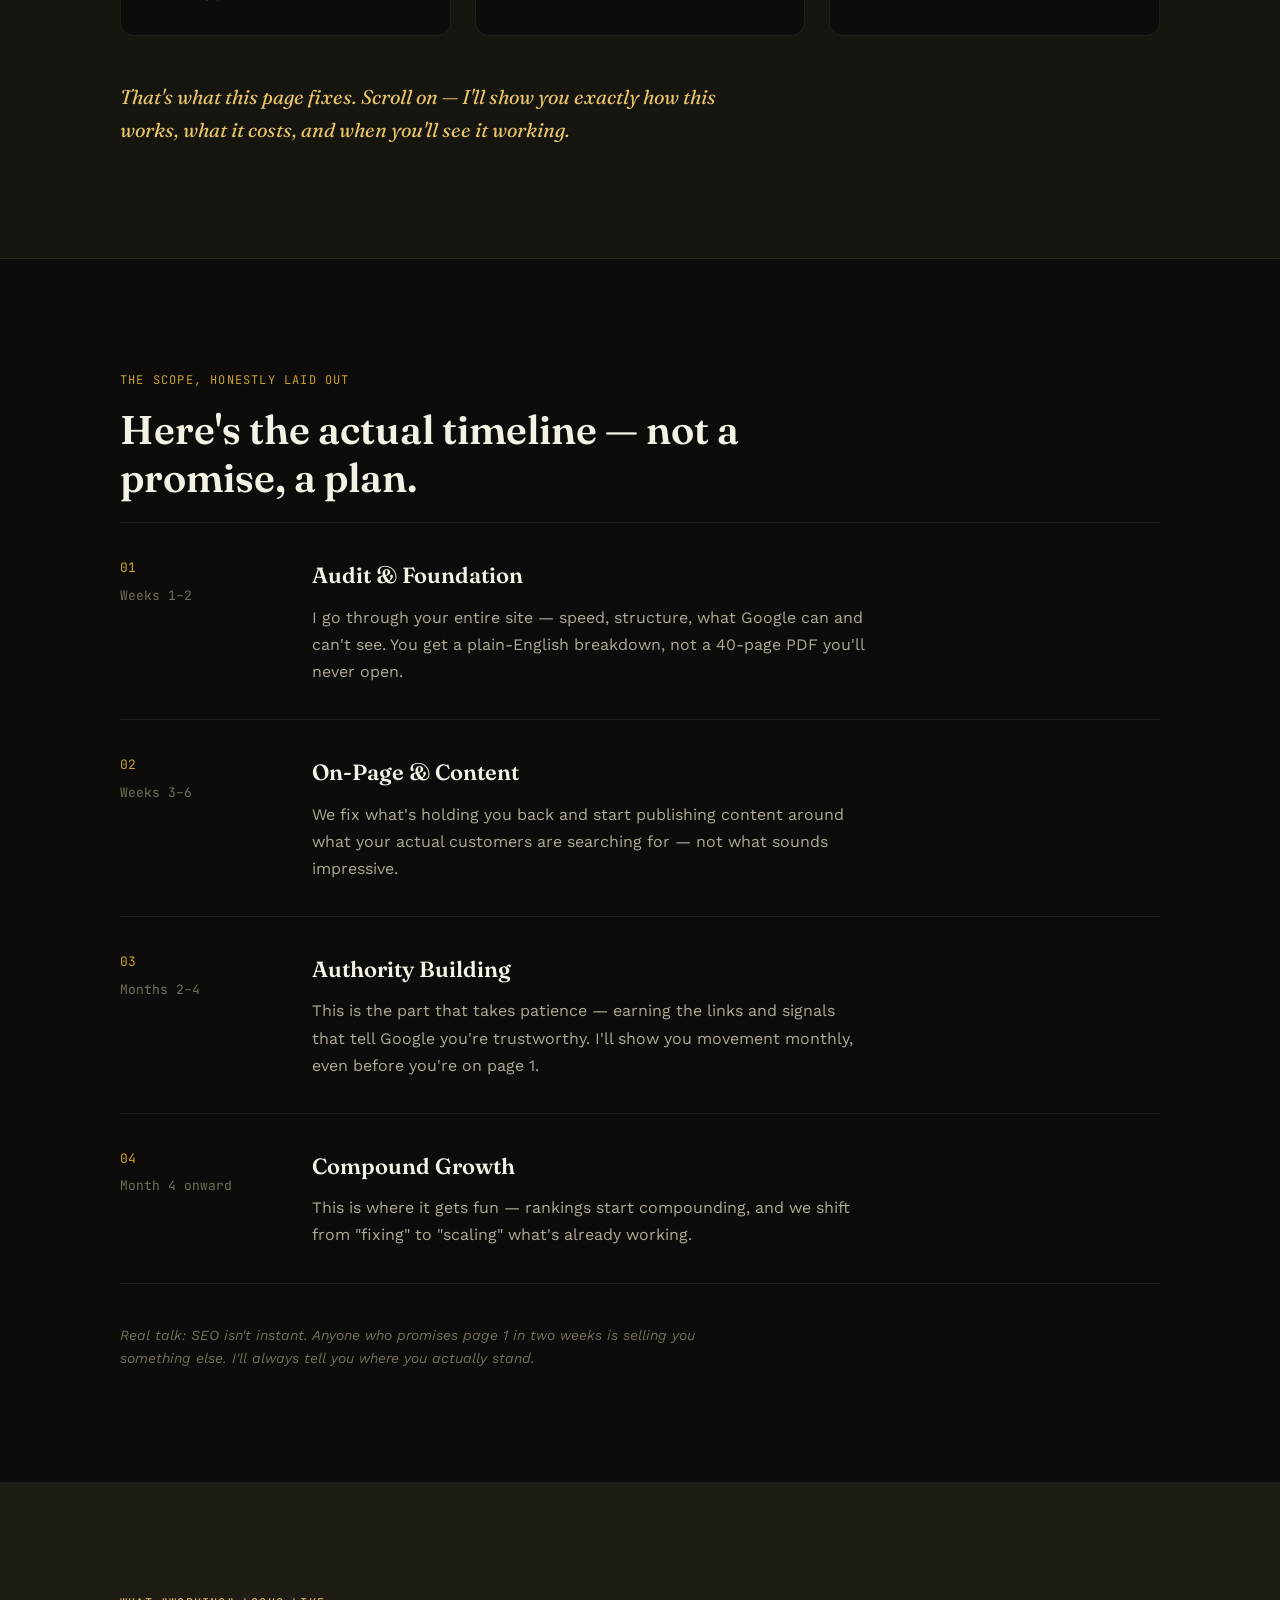
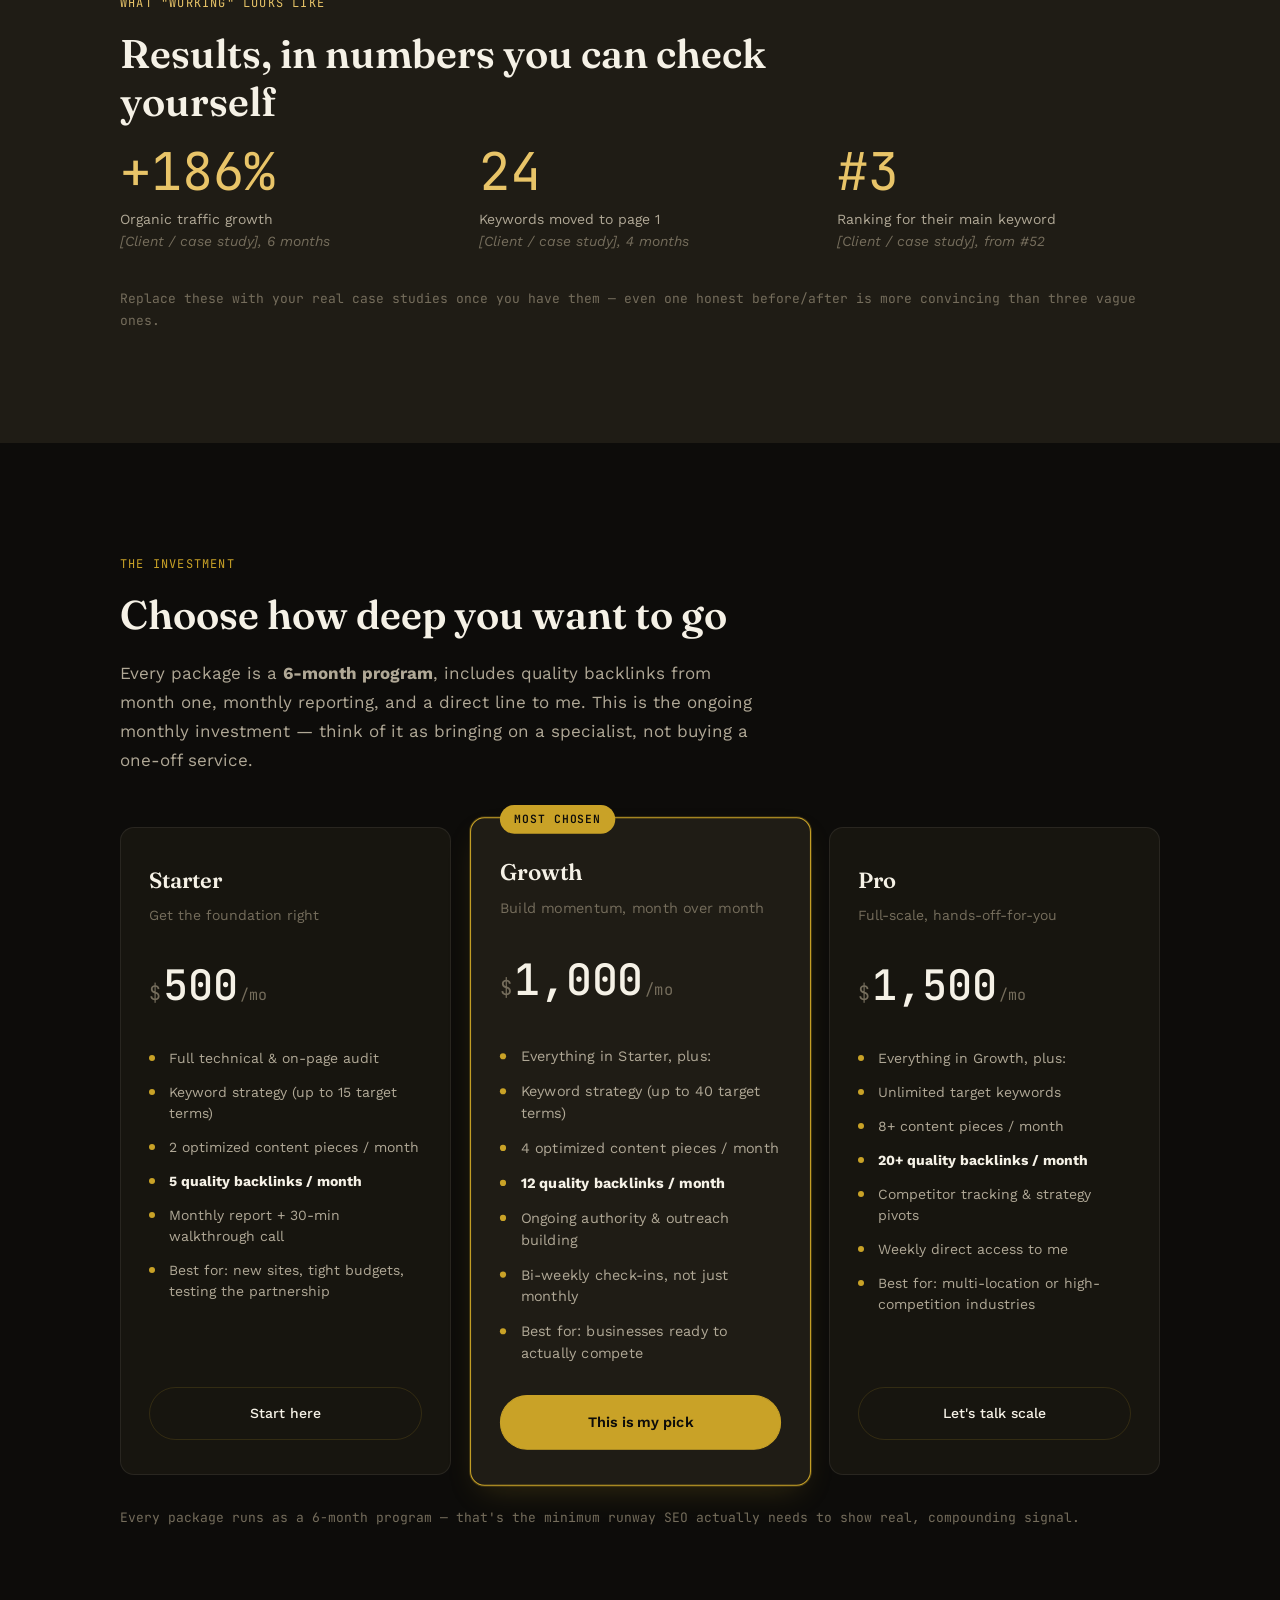
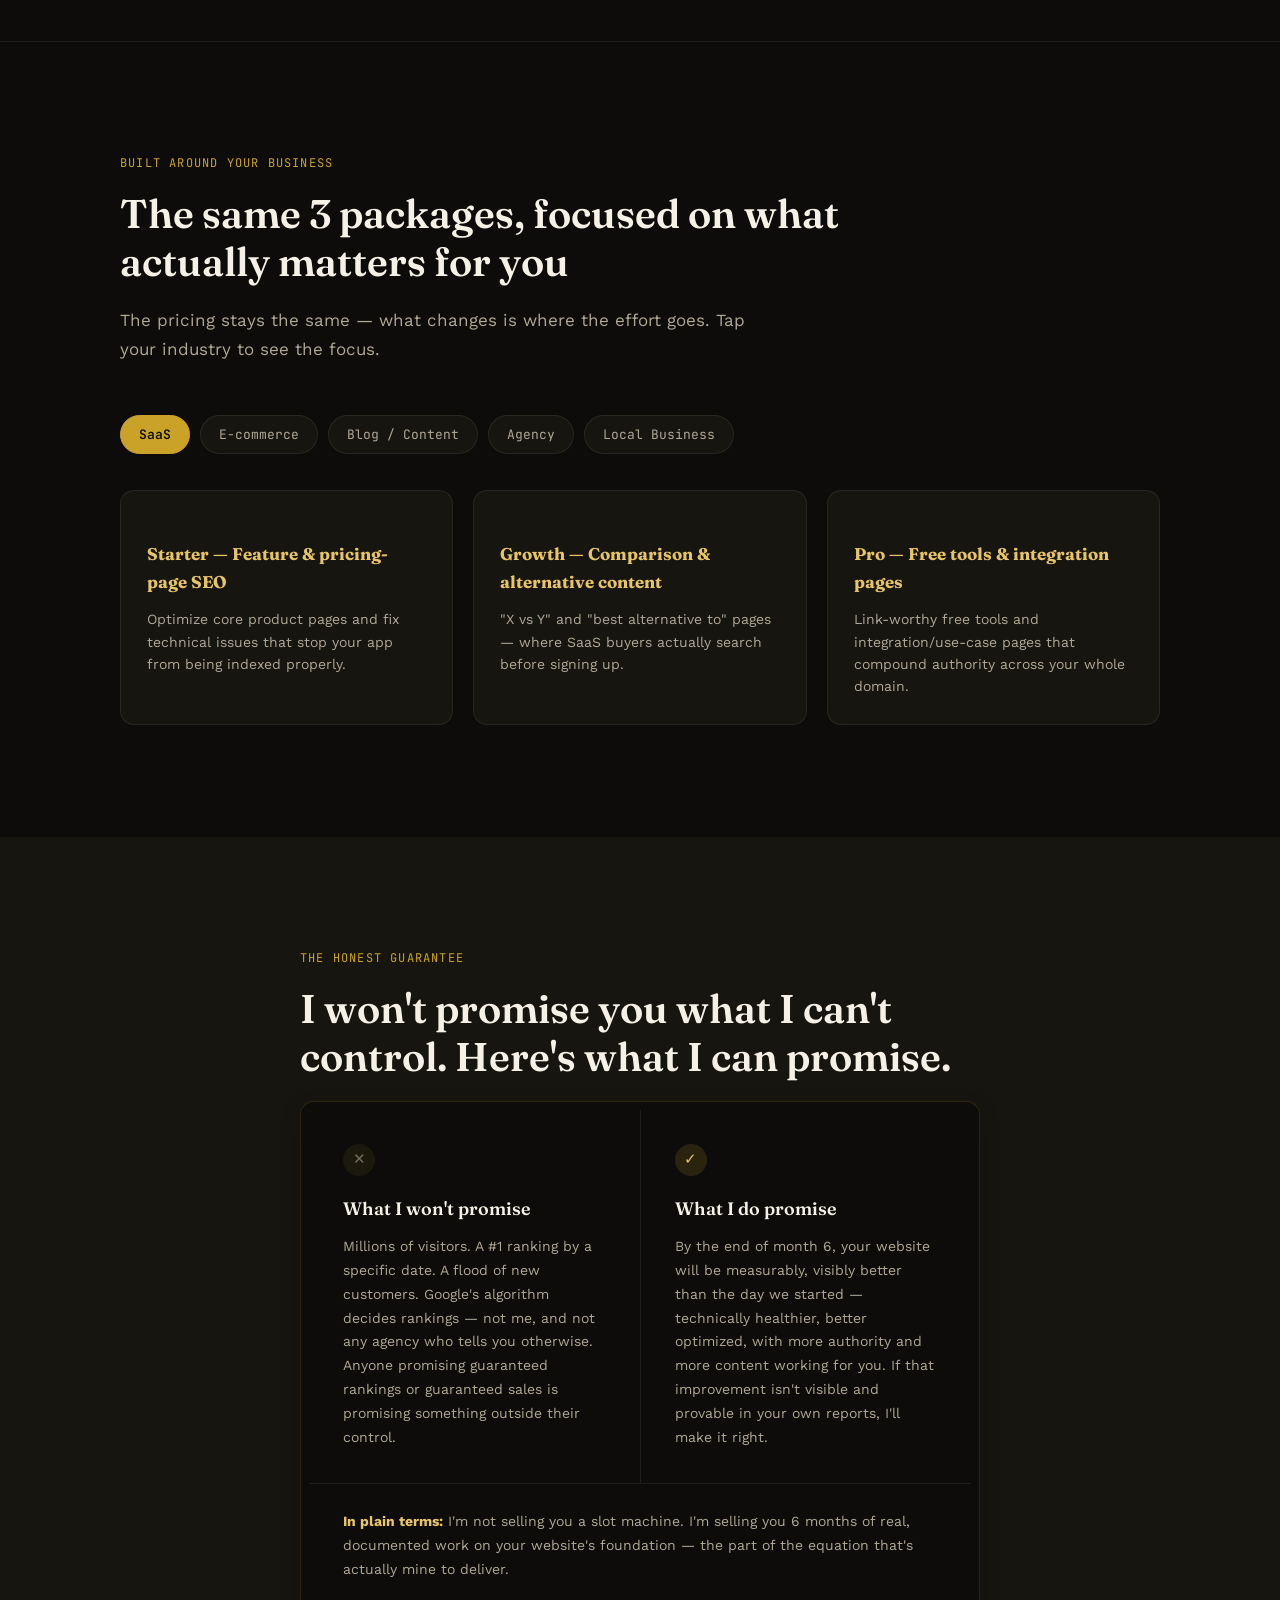
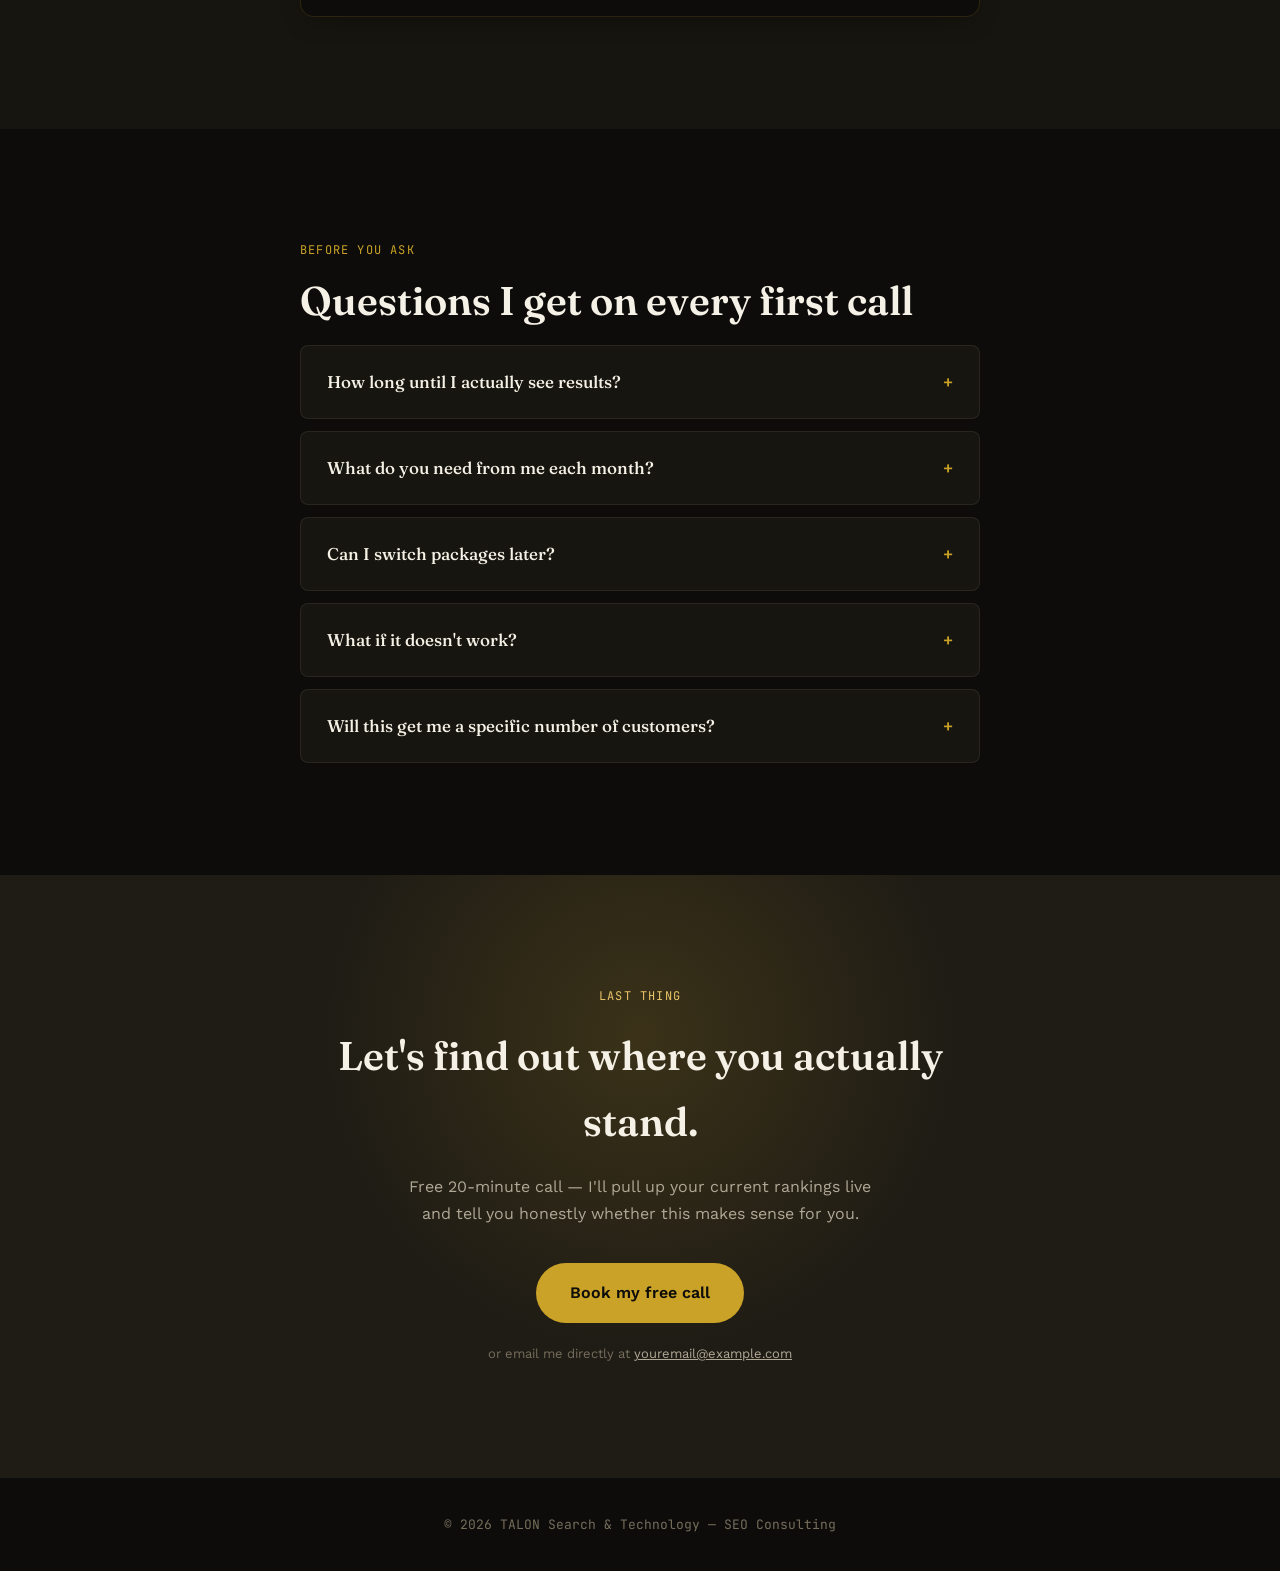
==== commit 1d592de2: "i" ====
--- a/index.html
+++ b/index.html
@@ -3,18 +3,28 @@
 <head>
 <meta charset="UTF-8">
 <meta name="viewport" content="width=device-width, initial-scale=1.0">
-<title>Rank Higher, Worry Less — SEO That Actually Moves the Needle</title>
-<meta name="description" content="A personal, no-fluff SEO partnership. See the process, the timeline, and exactly what you'll get in each package.">
+<title>TALON — Climb Higher. See Further. | SEO Search & Technology</title>
+<meta name="description" content="TALON is a personal, no-fluff SEO partnership. See the process, the timeline, and exactly what you'll get in each package.">
 <link rel="preconnect" href="https://fonts.googleapis.com">
 <link rel="preconnect" href="https://fonts.gstatic.com" crossorigin>
 <link href="https://fonts.googleapis.com/css2?family=Fraunces:ital,opsz,wght@0,9..144,300;0,9..144,500;0,9..144,600;0,9..144,700;1,9..144,500&family=Work+Sans:wght@300;400;500;600;700&family=JetBrains+Mono:wght@400;500&display=swap" rel="stylesheet">
 <link rel="stylesheet" href="styles.css">
 </head>
 <body>
+
 <!-- ============ NAV ============ -->
 <nav class="nav">
   <div class="nav-inner">
-    <a href="#top" class="nav-mark">Your Name<span class="nav-dot">·</span>SEO</a>
+    <a href="#top" class="nav-brand">
+      <svg class="nav-mark-icon" viewBox="0 0 48 48" fill="none" xmlns="http://www.w3.org/2000/svg" aria-hidden="true">
+        <path d="M24 6C22 14 18 20 10 24C18 25 22 29 24 36C26 29 30 25 38 24C30 20 26 14 24 6Z" fill="#C9A227"/>
+        <path d="M24 6C22 14 18 20 10 24C15 24.6 18 26.4 20.5 29" stroke="#E8C468" stroke-width="1" stroke-linecap="round" opacity="0.6"/>
+      </svg>
+      <span>
+        <span class="nav-mark">TALON</span>
+        <span class="nav-mark-sub">SEARCH &amp; TECHNOLOGY</span>
+      </span>
+    </a>
 
     <button class="nav-toggle" id="navToggle" aria-label="Open menu" aria-expanded="false">
       <span class="nav-toggle-bar"></span>
@@ -35,62 +45,22 @@
 
 <!-- ============ HERO ============ -->
 <section class="hero" id="top">
-  <svg class="hero-bg" viewBox="0 0 1600 900" preserveAspectRatio="xMidYMax slice" xmlns="http://www.w3.org/2000/svg" aria-hidden="true">
-    <defs>
-      <linearGradient id="skyGrad" x1="0" y1="0" x2="0" y2="1">
-        <stop offset="0%" stop-color="#FFFFFF"/>
-        <stop offset="55%" stop-color="#FCF4E3"/>
-        <stop offset="100%" stop-color="#F4D58D"/>
-      </linearGradient>
-      <radialGradient id="sunGlow" cx="50%" cy="50%" r="50%">
-        <stop offset="0%" stop-color="#F4D58D" stop-opacity="0.9"/>
-        <stop offset="100%" stop-color="#F4D58D" stop-opacity="0"/>
-      </radialGradient>
-      <linearGradient id="mtnFar" x1="0" y1="0" x2="0" y2="1">
-        <stop offset="0%" stop-color="#A9C0AA"/>
-        <stop offset="100%" stop-color="#8AAB8D"/>
-      </linearGradient>
-      <linearGradient id="mtnMid" x1="0" y1="0" x2="0" y2="1">
-        <stop offset="0%" stop-color="#5C8064"/>
-        <stop offset="100%" stop-color="#436B4C"/>
-      </linearGradient>
-      <linearGradient id="mtnNear" x1="0" y1="0" x2="0" y2="1">
-        <stop offset="0%" stop-color="#2F4B3C"/>
-        <stop offset="100%" stop-color="#1F332A"/>
-      </linearGradient>
-    </defs>
-
-    <rect x="0" y="0" width="1600" height="900" fill="url(#skyGrad)"/>
-    <circle cx="1180" cy="480" r="260" fill="url(#sunGlow)"/>
-    <circle cx="1180" cy="480" r="70" fill="#F4D58D" opacity="0.85"/>
-
-    <!-- far mountain layer -->
-    <path d="M0,620 L120,540 L260,600 L400,500 L560,590 L720,510 L880,580 L1040,520 L1200,600 L1360,530 L1600,610 L1600,900 L0,900 Z" fill="url(#mtnFar)" opacity="0.55"/>
-
-    <!-- mid mountain layer -->
-    <path d="M0,700 L150,600 L320,680 L480,570 L650,660 L820,560 L980,650 L1150,580 L1320,670 L1600,590 L1600,900 L0,900 Z" fill="url(#mtnMid)" opacity="0.75"/>
-
-    <!-- climbing trail: rises from bottom-left to the summit marker -->
-    <path d="M60,860 C 260,780 340,820 420,740 S 620,660 760,690 S 980,560 1060,560 S 1180,500 1210,478" fill="none" stroke="#FFFDF9" stroke-width="4" stroke-dasharray="2 14" stroke-linecap="round" opacity="0.9"/>
-    <circle cx="60" cy="860" r="7" fill="#B85C4A"/>
-    <text x="78" y="866" font-family="'JetBrains Mono', monospace" font-size="20" fill="#5C5148">#47</text>
-    <circle cx="1210" cy="478" r="9" fill="#C1442E"/>
-    <circle cx="1210" cy="478" r="16" fill="none" stroke="#C1442E" stroke-width="2" opacity="0.5"/>
-    <text x="1228" y="472" font-family="'JetBrains Mono', monospace" font-size="24" font-weight="700" fill="#1A1613">#1</text>
-
-    <!-- near mountain layer (foreground) -->
-    <path d="M0,900 L0,760 L180,660 L340,740 L520,630 L700,720 L900,640 L1080,730 L1260,650 L1440,740 L1600,680 L1600,900 Z" fill="url(#mtnNear)"/>
+  <div class="hero-glow" aria-hidden="true"></div>
+
+  <!-- Faint brand watermark. Replace/remove this block once you drop in your own hero image. -->
+  <svg class="hero-mark" viewBox="0 0 48 48" fill="none" xmlns="http://www.w3.org/2000/svg" aria-hidden="true">
+    <path d="M24 6C22 14 18 20 10 24C18 25 22 29 24 36C26 29 30 25 38 24C30 20 26 14 24 6Z" fill="#C9A227"/>
   </svg>
 
   <div class="hero-inner">
-    <p class="eyebrow">A note from your future SEO partner</p>
+    <p class="eyebrow">Climb Higher. See Further.</p>
     <h1 class="hero-title">
       Right now, someone is<br>
-      searching for what you sell hello dfgdgtfdfgdgfd—<br>
+      searching for what you sell —<br>
       <span class="hero-title-accent">and finding someone else.</span>
     </h1>
     <p class="hero-sub">
-      I'm <strong>[Your Name]</strong>. I help businesses like yours climb from
+      I'm <strong>[Your Name]</strong>, founder of TALON. I help businesses like yours climb from
       page 3 to position 1 — with a plan you can actually see, month by month.
       No jargon, no black box. Just a search bar that tells the truth.
     </p>
@@ -123,7 +93,7 @@
   <div class="section-inner">
     <p class="section-eyebrow">Let's name the real problem</p>
     <h2 class="section-title">You don't need "more SEO stuff." You need to be found.</h2>
-    <div class="problem-grid">
+    <div class="problem-grid reveal-stagger">
       <div class="problem-card">
         <span class="problem-mark">✕</span>
         <p>Your website looks great, but nobody's typing your URL directly — they're searching, and Google isn't showing you.</p>
@@ -147,7 +117,7 @@
     <p class="section-eyebrow">The scope, honestly laid out</p>
     <h2 class="section-title">Here's the actual timeline — not a promise, a plan.</h2>
 
-    <div class="timeline">
+    <div class="timeline reveal-stagger">
       <div class="timeline-item">
         <div class="timeline-marker">
           <span class="timeline-num">01</span>
@@ -198,7 +168,7 @@
   <div class="section-inner">
     <p class="section-eyebrow">What "working" looks like</p>
     <h2 class="section-title">Results, in numbers you can check yourself</h2>
-    <div class="results-grid">
+    <div class="results-grid reveal-stagger">
       <div class="result-stat">
         <span class="result-number">+<span class="counter" data-target="187">0</span>%</span>
         <span class="result-label">Organic traffic growth<br><em>[Client / case study], 6 months</em></span>
@@ -223,7 +193,7 @@
     <h2 class="section-title">Choose how deep you want to go</h2>
     <p class="section-sub">Every package is a <strong>6-month program</strong>, includes quality backlinks from month one, monthly reporting, and a direct line to me. This is the ongoing monthly investment — think of it as bringing on a specialist, not buying a one-off service.</p>
 
-    <div class="pricing-grid">
+    <div class="pricing-grid reveal-stagger">
 
       <div class="price-card">
         <div class="price-card-head">
@@ -311,7 +281,7 @@
     <p class="section-eyebrow">The honest guarantee</p>
     <h2 class="section-title">I won't promise you what I can't control. Here's what I can promise.</h2>
 
-    <div class="guarantee-card">
+    <div class="guarantee-card reveal">
       <div class="guarantee-split">
         <div class="guarantee-col">
           <span class="guarantee-icon guarantee-icon-no">✕</span>
@@ -336,7 +306,7 @@
   <div class="section-inner section-inner-narrow">
     <p class="section-eyebrow">Before you ask</p>
     <h2 class="section-title">Questions I get on every first call</h2>
-    <div class="faq-list">
+    <div class="faq-list reveal-stagger">
       <details class="faq-item">
         <summary>How long until I actually see results?</summary>
         <p>You'll see the audit and early fixes in weeks 1–2. Real ranking movement typically starts around month 2–3, and compounds from there. Anything faster is usually paid ads, not SEO.</p>
@@ -373,7 +343,7 @@
 </section>
 
 <footer class="footer">
-  <p>© <span id="year"></span> [Your Name] — SEO Consulting</p>
+  <p>© <span id="year"></span> TALON Search &amp; Technology — SEO Consulting</p>
 </footer>
 
 <script src="script.js"></script>
--- a/styles.css
+++ b/styles.css
@@ -1,22 +1,20 @@
 /* ============================================
-   TOKENS
+   TOKENS — TALON dark/gold identity
    ============================================ */
 :root {
+  --bg: #0D0C0A;
+  --surface: #17150F;
+  --surface-2: #1F1C15;
+  --border: rgba(201, 162, 39, 0.16);
+  --border-soft: rgba(245, 241, 230, 0.08);
+  --ink: #F5F1E6;
+  --ink-soft: #B0A896;
+  --ink-faint: #756D5C;
+  --gold: #C9A227;
+  --gold-light: #E8C468;
+  --gold-deep: #8B6F1F;
   --white: #FFFFFF;
-  --surface: #F7F6F3;
-  --surface-deep: #EFEDE7;
-  --ink: #1A1613;
-  --ink-soft: #5C5148;
-  --forest: #2F4B3C;
-  --forest-deep: #1F332A;
-  --gold: #C89550;
-  --gold-light: #E3C595;
-  --blush: #E8C4B8;
-  --red-soft: #B85C4A;
-  --charcoal: #1A1613;
-  --ember: #C1442E;
-  --ember-light: #D96F55;
-  --glow: #F4D58D;
+  --black: #000000;
 
   --font-display: "Fraunces", serif;
   --font-body: "Work Sans", sans-serif;
@@ -24,10 +22,12 @@
 
   --radius: 14px;
   --radius-sm: 8px;
-  --shadow-soft: 0 12px 32px -12px rgba(43, 36, 32, 0.18);
-  --shadow-card: 0 4px 20px -6px rgba(43, 36, 32, 0.12);
+  --shadow-soft: 0 20px 48px -16px rgba(0, 0, 0, 0.55);
+  --shadow-card: 0 8px 28px -10px rgba(0, 0, 0, 0.45);
+  --shadow-gold: 0 0 0 1px rgba(201, 162, 39, 0.25), 0 12px 32px -12px rgba(201, 162, 39, 0.25);
 
   --max-w: 1120px;
+  --section-pad: 112px;
 }
 
 * { box-sizing: border-box; }
@@ -40,11 +40,11 @@
 
 body {
   margin: 0;
-  background: var(--white);
+  background: var(--bg);
   color: var(--ink);
   font-family: var(--font-body);
   font-size: 16px;
-  line-height: 1.6;
+  line-height: 1.65;
   -webkit-font-smoothing: antialiased;
 }
 
@@ -54,7 +54,7 @@
 h1, h2, h3 { margin: 0; font-family: var(--font-display); font-weight: 600; color: var(--ink); }
 
 :focus-visible {
-  outline: 2px solid var(--forest);
+  outline: 2px solid var(--gold);
   outline-offset: 3px;
   border-radius: 4px;
 }
@@ -62,22 +62,22 @@
 .section-inner {
   max-width: var(--max-w);
   margin: 0 auto;
-  padding: 96px 32px;
+  padding: var(--section-pad) 40px;
 }
 .section-inner-narrow { max-width: 760px; }
 
 .section-eyebrow {
   font-family: var(--font-mono);
   font-size: 12px;
-  letter-spacing: 0.08em;
+  letter-spacing: 0.1em;
   text-transform: uppercase;
-  color: var(--forest);
-  margin-bottom: 14px;
+  color: var(--gold);
+  margin: 0 0 16px;
   display: block;
 }
 .section-title {
   font-size: clamp(28px, 4vw, 40px);
-  line-height: 1.15;
+  line-height: 1.2;
   max-width: 720px;
   margin-bottom: 20px;
 }
@@ -85,8 +85,33 @@
   font-size: 17px;
   color: var(--ink-soft);
   max-width: 640px;
-  margin-bottom: 48px;
-}
+  margin-bottom: 52px;
+  line-height: 1.7;
+}
+
+/* ============================================
+   SCROLL-REVEAL ANIMATION
+   ============================================ */
+.reveal {
+  opacity: 0;
+  transform: translateY(24px);
+  transition: opacity 0.7s cubic-bezier(0.16, 1, 0.3, 1), transform 0.7s cubic-bezier(0.16, 1, 0.3, 1);
+}
+.reveal.is-visible { opacity: 1; transform: translateY(0); }
+.reveal-stagger > * {
+  opacity: 0;
+  --ty: 20px;
+  transition: opacity 0.6s cubic-bezier(0.16, 1, 0.3, 1), transform 0.6s cubic-bezier(0.16, 1, 0.3, 1);
+}
+.reveal-stagger.is-visible > * { opacity: 1; --ty: 0px; }
+/* Plain children (no card-specific transform) just translate on --ty.
+   .problem-card / .price-card define their own transform below, composing --ty with --sc. */
+.reveal-stagger > *:not(.price-card):not(.problem-card) { transform: translateY(var(--ty)); }
+.reveal-stagger.is-visible > *:nth-child(1) { transition-delay: 0.02s; }
+.reveal-stagger.is-visible > *:nth-child(2) { transition-delay: 0.12s; }
+.reveal-stagger.is-visible > *:nth-child(3) { transition-delay: 0.22s; }
+.reveal-stagger.is-visible > *:nth-child(4) { transition-delay: 0.32s; }
+.reveal-stagger.is-visible > *:nth-child(5) { transition-delay: 0.42s; }
 
 /* ============================================
    NAV
@@ -95,51 +120,81 @@
   position: sticky;
   top: 0;
   z-index: 50;
-  background: rgba(255, 255, 255, 0.88);
-  backdrop-filter: blur(8px);
-  border-bottom: 1px solid rgba(26, 22, 19, 0.08);
+  background: rgba(13, 12, 10, 0.85);
+  backdrop-filter: blur(10px);
+  border-bottom: 1px solid var(--border-soft);
 }
 .nav-inner {
   max-width: var(--max-w);
   margin: 0 auto;
-  padding: 18px 32px;
+  padding: 18px 40px;
   display: flex;
   justify-content: space-between;
   align-items: center;
 }
+.nav-brand {
+  display: flex;
+  align-items: center;
+  gap: 10px;
+  text-decoration: none;
+}
+.nav-mark-icon { width: 26px; height: 26px; flex-shrink: 0; }
 .nav-mark {
   font-family: var(--font-display);
   font-weight: 600;
   font-size: 18px;
+  letter-spacing: 0.02em;
+  color: var(--ink);
+  line-height: 1;
+}
+.nav-mark-sub {
+  display: block;
+  font-family: var(--font-mono);
+  font-size: 9px;
+  letter-spacing: 0.16em;
+  color: var(--gold);
+  margin-top: 2px;
+}
+
+.nav-links {
+  display: flex;
+  align-items: center;
+  gap: 8px;
+}
+.nav-link {
+  position: relative;
   text-decoration: none;
-  color: var(--ink);
-}
-.nav-dot { color: var(--gold); margin: 0 6px; }
-
-.nav-links {
-  display: flex;
-  align-items: center;
-  gap: 28px;
-}
-.nav-link {
-  text-decoration: none;
   color: var(--ink-soft);
   font-size: 14px;
-  margin-right: 28px;
+  padding: 8px 14px;
   transition: color 0.2s ease;
 }
-.nav-link:hover { color: var(--forest); }
+.nav-link::after {
+  content: "";
+  position: absolute;
+  left: 14px;
+  right: 14px;
+  bottom: 3px;
+  height: 1px;
+  background: var(--gold);
+  transform: scaleX(0);
+  transform-origin: left;
+  transition: transform 0.25s ease;
+}
+.nav-link:hover { color: var(--ink); }
+.nav-link:hover::after { transform: scaleX(1); }
 .nav-cta {
   font-family: var(--font-mono);
   font-size: 13px;
   text-decoration: none;
-  border: 1px solid var(--ink);
-  padding: 8px 16px;
+  border: 1px solid var(--gold);
+  padding: 9px 18px;
   border-radius: 100px;
-  transition: background 0.2s ease, color 0.2s ease;
-  color: var(--ink);
-}
-.nav-cta:hover { background: var(--ink); color: var(--white); }
+  margin-left: 12px;
+  transition: background 0.2s ease, color 0.2s ease, box-shadow 0.2s ease;
+  color: var(--gold-light);
+}
+.nav-cta:hover { background: var(--gold); color: var(--bg); box-shadow: 0 0 24px -4px rgba(201, 162, 39, 0.6); }
 
 .nav-toggle {
   display: none;
@@ -172,19 +227,20 @@
     top: 100%;
     left: 0;
     right: 0;
-    background: var(--white);
+    background: var(--bg);
     flex-direction: column;
     align-items: flex-start;
-    gap: 4px;
-    padding: 12px 20px 20px;
-    border-bottom: 1px solid rgba(26, 22, 19, 0.08);
+    gap: 2px;
+    padding: 12px 24px 24px;
+    border-bottom: 1px solid var(--border-soft);
     max-height: 0;
     overflow: hidden;
     transition: max-height 0.3s ease;
   }
   .nav-links.is-open { max-height: 400px; }
-  .nav-link { padding: 10px 0; width: 100%; margin-right: 0; }
-  .nav-cta { margin-top: 8px; }
+  .nav-link { padding: 12px 0; width: 100%; }
+  .nav-link::after { display: none; }
+  .nav-cta { margin: 10px 0 0; text-align: center; }
 }
 
 /* ============================================
@@ -192,19 +248,28 @@
    ============================================ */
 .hero {
   position: relative;
-  padding: 88px 0 0;
-  max-width: none;
-  margin: 0;
   overflow: hidden;
-  min-height: 760px;
-  display: flex;
-  align-items: flex-start;
-}
-.hero-bg {
+  padding: 120px 0 140px;
+}
+.hero-glow {
   position: absolute;
-  inset: 0;
-  width: 100%;
-  height: 100%;
+  top: -220px;
+  right: -160px;
+  width: 780px;
+  height: 780px;
+  background: radial-gradient(circle, rgba(201, 162, 39, 0.22) 0%, rgba(201, 162, 39, 0) 68%);
+  pointer-events: none;
+  z-index: 0;
+}
+.hero-mark {
+  position: absolute;
+  top: 50%;
+  right: 6%;
+  width: 420px;
+  height: 420px;
+  transform: translateY(-50%);
+  opacity: 0.05;
+  pointer-events: none;
   z-index: 0;
 }
 .hero-inner {
@@ -213,25 +278,26 @@
   max-width: var(--max-w);
   margin: 0 auto;
   width: 100%;
-  padding: 0 32px;
+  padding: 0 40px;
 }
 .eyebrow {
   font-family: var(--font-mono);
   font-size: 12px;
-  letter-spacing: 0.08em;
+  letter-spacing: 0.14em;
   text-transform: uppercase;
-  color: var(--forest);
-  margin: 0 0 18px;
+  color: var(--gold);
+  margin: 0 0 20px;
 }
 .hero-title {
-  font-size: clamp(34px, 5.5vw, 56px);
-  line-height: 1.12;
+  font-size: clamp(36px, 5.5vw, 58px);
+  line-height: 1.14;
   letter-spacing: -0.01em;
-  margin-bottom: 24px;
-  max-width: 640px;
+  margin-bottom: 26px;
+  max-width: 660px;
+  color: var(--ink);
 }
 .hero-title-accent {
-  color: var(--ember);
+  color: var(--gold-light);
   font-style: italic;
   font-weight: 500;
 }
@@ -239,27 +305,28 @@
   font-size: 18px;
   color: var(--ink-soft);
   max-width: 560px;
-  margin-bottom: 40px;
+  margin-bottom: 44px;
+  line-height: 1.7;
 }
 .hero-sub strong { color: var(--ink); }
 
 /* Signature: rank ticker widget */
 .rank-widget {
-  background: var(--white);
-  border: 1px solid rgba(43, 36, 32, 0.1);
+  background: var(--surface);
+  border: 1px solid var(--border);
   border-radius: var(--radius);
-  padding: 24px 28px;
+  padding: 26px 30px;
   max-width: 460px;
   box-shadow: var(--shadow-card);
-  margin-bottom: 36px;
+  margin-bottom: 40px;
 }
 .rank-widget-bar {
   display: flex;
   align-items: center;
   gap: 10px;
-  padding-bottom: 16px;
-  margin-bottom: 16px;
-  border-bottom: 1px dashed rgba(43, 36, 32, 0.15);
+  padding-bottom: 18px;
+  margin-bottom: 18px;
+  border-bottom: 1px dashed var(--border);
   color: var(--ink-soft);
 }
 .rank-icon { flex-shrink: 0; width: 18px; height: 18px; color: var(--ink-soft); }
@@ -272,7 +339,7 @@
   display: flex;
   justify-content: space-between;
   align-items: baseline;
-  margin-bottom: 12px;
+  margin-bottom: 14px;
 }
 .rank-widget-label {
   font-size: 13px;
@@ -280,29 +347,29 @@
 }
 .rank-widget-number {
   font-family: var(--font-mono);
-  font-size: 32px;
+  font-size: 34px;
   font-weight: 500;
-  color: var(--red-soft);
+  color: var(--ink-faint);
   transition: color 0.6s ease;
 }
-.rank-widget-number.is-good { color: var(--forest); }
+.rank-widget-number.is-good { color: var(--gold-light); }
 .rank-widget-track {
   height: 6px;
-  background: var(--surface-deep);
+  background: var(--surface-2);
   border-radius: 100px;
   overflow: hidden;
-  margin-bottom: 10px;
+  margin-bottom: 12px;
 }
 .rank-widget-fill {
   height: 100%;
   width: 4%;
-  background: linear-gradient(90deg, var(--red-soft), var(--gold), var(--forest));
+  background: linear-gradient(90deg, var(--ink-faint), var(--gold));
   border-radius: 100px;
   transition: width 0.6s ease;
 }
 .rank-widget-caption {
   font-size: 12px;
-  color: var(--ink-soft);
+  color: var(--ink-faint);
   font-family: var(--font-mono);
 }
 
@@ -310,31 +377,40 @@
   display: inline-flex;
   align-items: center;
   gap: 10px;
-  background: var(--forest);
-  color: var(--white);
+  background: var(--gold);
+  color: var(--bg);
   text-decoration: none;
-  padding: 15px 26px;
+  padding: 16px 28px;
   border-radius: 100px;
-  font-weight: 500;
-  transition: transform 0.2s ease, background 0.2s ease;
-}
-.hero-cta:hover { background: var(--forest-deep); transform: translateY(-1px); }
+  font-weight: 600;
+  transition: transform 0.2s ease, background 0.2s ease, box-shadow 0.2s ease;
+  box-shadow: 0 0 0 rgba(201, 162, 39, 0);
+}
+.hero-cta:hover {
+  background: var(--gold-light);
+  transform: translateY(-1px);
+  box-shadow: 0 0 32px -6px rgba(201, 162, 39, 0.65);
+}
 
 /* ============================================
    PROBLEM
    ============================================ */
-.problem { background: var(--surface); }
+.problem { background: var(--surface); border-top: 1px solid var(--border-soft); border-bottom: 1px solid var(--border-soft); }
 .problem-grid {
   display: grid;
   grid-template-columns: repeat(3, 1fr);
   gap: 24px;
-  margin-bottom: 40px;
+  margin-bottom: 44px;
 }
 .problem-card {
-  background: var(--white);
+  background: var(--bg);
+  border: 1px solid var(--border-soft);
   border-radius: var(--radius);
-  padding: 28px;
-}
+  padding: 30px;
+  transform: translateY(var(--ty, 0));
+  transition: border-color 0.25s ease, transform 0.25s ease;
+}
+.problem-card:hover { border-color: var(--border); --ty: -3px; }
 .problem-mark {
   display: inline-flex;
   align-items: center;
@@ -342,17 +418,17 @@
   width: 28px;
   height: 28px;
   border-radius: 50%;
-  background: var(--blush);
-  color: var(--red-soft);
+  background: rgba(201, 162, 39, 0.12);
+  color: var(--gold);
   font-size: 14px;
-  margin-bottom: 16px;
+  margin-bottom: 18px;
 }
 .problem-card p { color: var(--ink-soft); font-size: 15px; }
 .problem-close {
   font-family: var(--font-display);
   font-size: 20px;
   font-style: italic;
-  color: var(--forest);
+  color: var(--gold-light);
   max-width: 620px;
 }
 
@@ -363,16 +439,16 @@
   display: flex;
   flex-direction: column;
   gap: 0;
-  margin-bottom: 36px;
+  margin-bottom: 40px;
 }
 .timeline-item {
   display: grid;
   grid-template-columns: 160px 1fr;
   gap: 32px;
-  padding: 32px 0;
-  border-top: 1px solid rgba(43, 36, 32, 0.12);
-}
-.timeline-item:last-child { border-bottom: 1px solid rgba(43, 36, 32, 0.12); }
+  padding: 34px 0;
+  border-top: 1px solid var(--border-soft);
+}
+.timeline-item:last-child { border-bottom: 1px solid var(--border-soft); }
 .timeline-marker {
   display: flex;
   flex-direction: column;
@@ -386,19 +462,20 @@
 .timeline-when {
   font-family: var(--font-mono);
   font-size: 13px;
-  color: var(--ink-soft);
+  color: var(--ink-faint);
 }
 .timeline-body h3 {
   font-size: 22px;
-  margin-bottom: 8px;
+  margin-bottom: 10px;
 }
 .timeline-body p {
   color: var(--ink-soft);
   max-width: 560px;
+  line-height: 1.7;
 }
 .process-note {
   font-size: 14px;
-  color: var(--ink-soft);
+  color: var(--ink-faint);
   font-style: italic;
   max-width: 620px;
 }
@@ -406,16 +483,16 @@
 /* ============================================
    RESULTS
    ============================================ */
-.results { background: var(--forest); color: var(--white); }
+.results { background: var(--surface-2); }
 .results .section-eyebrow { color: var(--gold-light); }
-.results .section-title { color: var(--white); }
+.results .section-title { color: var(--ink); }
 .results-grid {
   display: grid;
   grid-template-columns: repeat(3, 1fr);
-  gap: 32px;
-  margin-bottom: 32px;
-}
-.result-stat { display: flex; flex-direction: column; gap: 8px; }
+  gap: 36px;
+  margin-bottom: 36px;
+}
+.result-stat { display: flex; flex-direction: column; gap: 10px; }
 .result-number {
   font-family: var(--font-mono);
   font-size: clamp(36px, 5vw, 52px);
@@ -424,12 +501,13 @@
 }
 .result-label {
   font-size: 14px;
-  color: rgba(255, 253, 249, 0.75);
-}
-.result-label em { font-style: italic; }
+  color: var(--ink-soft);
+  line-height: 1.6;
+}
+.result-label em { font-style: italic; color: var(--ink-faint); }
 .results-note {
   font-size: 13px;
-  color: rgba(255, 253, 249, 0.55);
+  color: var(--ink-faint);
   font-family: var(--font-mono);
 }
 
@@ -440,60 +518,61 @@
   display: grid;
   grid-template-columns: repeat(3, 1fr);
   gap: 24px;
-  margin-bottom: 28px;
+  margin-bottom: 32px;
+  align-items: stretch;
 }
 .price-card {
   background: var(--surface);
-  border: 1px solid rgba(26, 22, 19, 0.08);
+  border: 1px solid var(--border-soft);
   border-radius: var(--radius);
-  padding: 32px 28px;
+  padding: 34px 28px;
   display: flex;
   flex-direction: column;
   position: relative;
-}
+  transform: translateY(var(--ty, 0)) scale(var(--sc, 1));
+  transition: border-color 0.25s ease, transform 0.25s ease;
+}
+.price-card:hover { border-color: var(--border); --ty: -4px; }
 .price-card-featured {
-  background: var(--forest);
-  border-color: var(--forest);
-  color: var(--white);
-  transform: scale(1.03);
-  box-shadow: var(--shadow-soft);
+  background: var(--surface-2);
+  border-color: var(--gold);
+  box-shadow: var(--shadow-gold);
+  --sc: 1.03;
 }
 .price-badge {
   position: absolute;
   top: -13px;
   left: 28px;
   background: var(--gold);
-  color: var(--forest-deep);
+  color: var(--bg);
   font-family: var(--font-mono);
   font-size: 11px;
   text-transform: uppercase;
-  letter-spacing: 0.05em;
-  padding: 5px 12px;
+  letter-spacing: 0.06em;
+  padding: 5px 14px;
   border-radius: 100px;
-}
-.price-card-head h3 { font-size: 22px; margin-bottom: 4px; }
-.price-card-tag { color: var(--ink-soft); font-size: 14px; margin-bottom: 20px; }
-.price-card-featured .price-card-tag { color: rgba(255, 253, 249, 0.7); }
+  font-weight: 600;
+}
+.price-card-head h3 { font-size: 22px; margin-bottom: 6px; color: var(--ink); }
+.price-card-tag { color: var(--ink-faint); font-size: 14px; margin-bottom: 24px; }
 .price-amount {
   display: flex;
   align-items: baseline;
   gap: 2px;
-  margin-bottom: 24px;
-  font-family: var(--font-mono);
-}
-.price-currency { font-size: 20px; color: var(--ink-soft); }
-.price-card-featured .price-currency { color: rgba(255, 253, 249, 0.7); }
-.price-num { font-size: 42px; font-weight: 500; }
-.price-period { font-size: 15px; color: var(--ink-soft); }
-.price-card-featured .price-period { color: rgba(255, 253, 249, 0.7); }
-.price-features { display: flex; flex-direction: column; gap: 12px; margin-bottom: 28px; flex-grow: 1; }
+  margin-bottom: 28px;
+  font-family: var(--font-mono);
+}
+.price-currency { font-size: 20px; color: var(--ink-faint); }
+.price-num { font-size: 42px; font-weight: 500; color: var(--ink); }
+.price-period { font-size: 15px; color: var(--ink-faint); }
+.price-features { display: flex; flex-direction: column; gap: 13px; margin-bottom: 30px; flex-grow: 1; }
 .price-features li {
   font-size: 14px;
   padding-left: 20px;
   position: relative;
   color: var(--ink-soft);
-}
-.price-card-featured .price-features li { color: rgba(255, 253, 249, 0.85); }
+  line-height: 1.5;
+}
 .price-features li::before {
   content: "";
   position: absolute;
@@ -505,55 +584,58 @@
   background: var(--gold);
 }
 .price-features li strong { color: var(--ink); }
-.price-card-featured .price-features li strong { color: var(--white); }
 .price-cta {
   text-align: center;
   text-decoration: none;
-  padding: 13px;
+  padding: 14px;
   border-radius: 100px;
-  border: 1px solid var(--ink);
+  border: 1px solid var(--border);
   font-weight: 500;
   font-size: 14px;
-  transition: background 0.2s ease, color 0.2s ease;
-}
-.price-cta:hover { background: var(--ink); color: var(--white); }
+  color: var(--ink);
+  transition: background 0.2s ease, color 0.2s ease, border-color 0.2s ease;
+}
+.price-cta:hover { background: var(--ink); color: var(--bg); border-color: var(--ink); }
 .price-cta-featured {
   background: var(--gold);
   border-color: var(--gold);
-  color: var(--forest-deep);
-}
-.price-cta-featured:hover { background: var(--gold-light); color: var(--forest-deep); }
+  color: var(--bg);
+  font-weight: 600;
+}
+.price-cta-featured:hover { background: var(--gold-light); color: var(--bg); box-shadow: 0 0 28px -6px rgba(201, 162, 39, 0.6); }
 .packages-note {
   font-size: 13px;
-  color: var(--ink-soft);
+  color: var(--ink-faint);
   font-family: var(--font-mono);
 }
 
 /* ============================================
    NICHE SWITCHER
    ============================================ */
-.niche { background: var(--white); }
+.niche { background: var(--bg); border-top: 1px solid var(--border-soft); }
 .niche-tabs {
   display: flex;
   flex-wrap: wrap;
   gap: 10px;
-  margin-bottom: 32px;
+  margin-bottom: 36px;
 }
 .niche-tab {
   font-family: var(--font-mono);
   font-size: 13px;
   background: var(--surface);
-  border: 1px solid transparent;
+  border: 1px solid var(--border-soft);
   padding: 10px 18px;
   border-radius: 100px;
   cursor: pointer;
   color: var(--ink-soft);
   transition: all 0.2s ease;
 }
-.niche-tab:hover { background: var(--surface-deep); }
+.niche-tab:hover { border-color: var(--border); color: var(--ink); }
 .niche-tab.is-active {
-  background: var(--forest);
-  color: var(--white);
+  background: var(--gold);
+  border-color: var(--gold);
+  color: var(--bg);
+  font-weight: 600;
 }
 .niche-panel {
   display: grid;
@@ -561,27 +643,30 @@
   gap: 20px;
 }
 .niche-panel-card {
-  background: var(--white);
+  background: var(--surface);
+  border: 1px solid var(--border-soft);
   border-radius: var(--radius);
-  padding: 24px;
+  padding: 26px;
 }
 .niche-panel-card h4 {
   font-family: var(--font-display);
   font-size: 17px;
-  margin-bottom: 10px;
-  color: var(--forest);
+  margin-bottom: 12px;
+  color: var(--gold-light);
 }
 .niche-panel-card p {
   font-size: 14px;
   color: var(--ink-soft);
+  line-height: 1.6;
 }
 
 /* ============================================
    GUARANTEE
    ============================================ */
-.guarantee { background: var(--surface-deep); }
+.guarantee { background: var(--surface); }
 .guarantee-card {
-  background: var(--white);
+  background: var(--bg);
+  border: 1px solid var(--border);
   border-radius: var(--radius);
   padding: 8px;
   box-shadow: var(--shadow-card);
@@ -590,11 +675,11 @@
   display: grid;
   grid-template-columns: 1fr 1fr;
   gap: 1px;
-  background: rgba(43, 36, 32, 0.08);
+  background: var(--border-soft);
 }
 .guarantee-col {
-  background: var(--white);
-  padding: 32px;
+  background: var(--bg);
+  padding: 34px;
 }
 .guarantee-icon {
   display: inline-flex;
@@ -604,36 +689,39 @@
   height: 32px;
   border-radius: 50%;
   font-size: 15px;
-  margin-bottom: 16px;
-}
-.guarantee-icon-no { background: var(--blush); color: var(--red-soft); }
-.guarantee-icon-yes { background: var(--gold-light); color: var(--forest-deep); }
-.guarantee-col h3 { font-size: 18px; margin-bottom: 10px; }
-.guarantee-col p { font-size: 14px; color: var(--ink-soft); }
+  margin-bottom: 18px;
+}
+.guarantee-icon-no { background: rgba(201, 162, 39, 0.08); color: var(--ink-faint); }
+.guarantee-icon-yes { background: rgba(201, 162, 39, 0.16); color: var(--gold-light); }
+.guarantee-col h3 { font-size: 18px; margin-bottom: 12px; }
+.guarantee-col p { font-size: 14px; color: var(--ink-soft); line-height: 1.7; }
 .guarantee-footer {
-  padding: 24px 32px;
-  border-top: 1px solid rgba(43, 36, 32, 0.08);
-}
-.guarantee-footer p { font-size: 14px; color: var(--ink-soft); }
-.guarantee-footer strong { color: var(--ink); }
+  padding: 26px 34px;
+  border-top: 1px solid var(--border-soft);
+}
+.guarantee-footer p { font-size: 14px; color: var(--ink-soft); line-height: 1.7; }
+.guarantee-footer strong { color: var(--gold-light); }
 
 /* ============================================
    FAQ
    ============================================ */
-.faq { background: var(--white); }
+.faq { background: var(--bg); }
 .faq-list { display: flex; flex-direction: column; gap: 12px; }
 .faq-item {
   background: var(--surface);
   border-radius: var(--radius-sm);
-  padding: 20px 24px;
-  border: 1px solid rgba(26, 22, 19, 0.06);
-}
+  padding: 22px 26px;
+  border: 1px solid var(--border-soft);
+  transition: border-color 0.2s ease;
+}
+.faq-item[open] { border-color: var(--border); }
 .faq-item summary {
   cursor: pointer;
   font-weight: 500;
   font-family: var(--font-display);
   font-size: 17px;
   list-style: none;
+  color: var(--ink);
 }
 .faq-item summary::-webkit-details-marker { display: none; }
 .faq-item summary::after {
@@ -644,53 +732,69 @@
 }
 .faq-item[open] summary::after { content: "–"; }
 .faq-item p {
-  margin-top: 14px;
+  margin-top: 16px;
   color: var(--ink-soft);
   font-size: 15px;
+  line-height: 1.7;
 }
 
 /* ============================================
    FINAL CTA
    ============================================ */
-.cta-final { background: var(--forest); color: var(--white); text-align: center; }
+.cta-final { background: var(--surface-2); text-align: center; position: relative; overflow: hidden; }
+.cta-final::before {
+  content: "";
+  position: absolute;
+  top: -160px;
+  left: 50%;
+  transform: translateX(-50%);
+  width: 640px;
+  height: 640px;
+  background: radial-gradient(circle, rgba(201, 162, 39, 0.16) 0%, rgba(201, 162, 39, 0) 70%);
+  pointer-events: none;
+}
+.cta-final .section-inner { position: relative; z-index: 1; }
 .cta-final .section-eyebrow { color: var(--gold-light); }
 .cta-final-title {
   font-family: var(--font-display);
   font-size: clamp(28px, 4vw, 40px);
-  margin-bottom: 16px;
+  margin-bottom: 18px;
+  color: var(--ink);
 }
 .cta-final-sub {
-  color: rgba(255, 253, 249, 0.75);
+  color: var(--ink-soft);
   max-width: 480px;
-  margin: 0 auto 32px;
+  margin: 0 auto 36px;
+  line-height: 1.7;
 }
 .cta-final-button {
   display: inline-block;
   background: var(--gold);
-  color: var(--forest-deep);
+  color: var(--bg);
   text-decoration: none;
-  padding: 16px 32px;
+  padding: 17px 34px;
   border-radius: 100px;
   font-weight: 600;
-  transition: background 0.2s ease, transform 0.2s ease;
-}
-.cta-final-button:hover { background: var(--gold-light); transform: translateY(-1px); }
+  transition: background 0.2s ease, transform 0.2s ease, box-shadow 0.2s ease;
+}
+.cta-final-button:hover { background: var(--gold-light); transform: translateY(-1px); box-shadow: 0 0 32px -6px rgba(201, 162, 39, 0.6); }
 .cta-final-fallback {
-  margin-top: 18px;
+  margin-top: 20px;
   font-size: 13px;
-  color: rgba(255, 253, 249, 0.6);
-}
-.cta-final-fallback a { text-decoration: underline; }
+  color: var(--ink-faint);
+}
+.cta-final-fallback a { text-decoration: underline; color: var(--ink-soft); }
 
 /* ============================================
    FOOTER
    ============================================ */
 .footer {
   text-align: center;
-  padding: 32px;
+  padding: 36px 40px;
   font-size: 13px;
-  color: var(--ink-soft);
-  font-family: var(--font-mono);
+  color: var(--ink-faint);
+  font-family: var(--font-mono);
+  border-top: 1px solid var(--border-soft);
 }
 
 /* ============================================
@@ -704,7 +808,10 @@
   .guarantee-split {
     grid-template-columns: 1fr;
   }
-  .price-card-featured { transform: none; }
-  .timeline-item { grid-template-columns: 1fr; gap: 8px; }
-  .section-inner { padding: 64px 20px; }
-}
+  .price-card-featured { --sc: 1; }
+  .timeline-item { grid-template-columns: 1fr; gap: 10px; }
+  .section-inner { padding: 72px 24px; }
+  .hero { padding: 100px 0 90px; }
+  .hero-mark { width: 260px; height: 260px; opacity: 0.06; }
+  :root { --section-pad: 72px; }
+}
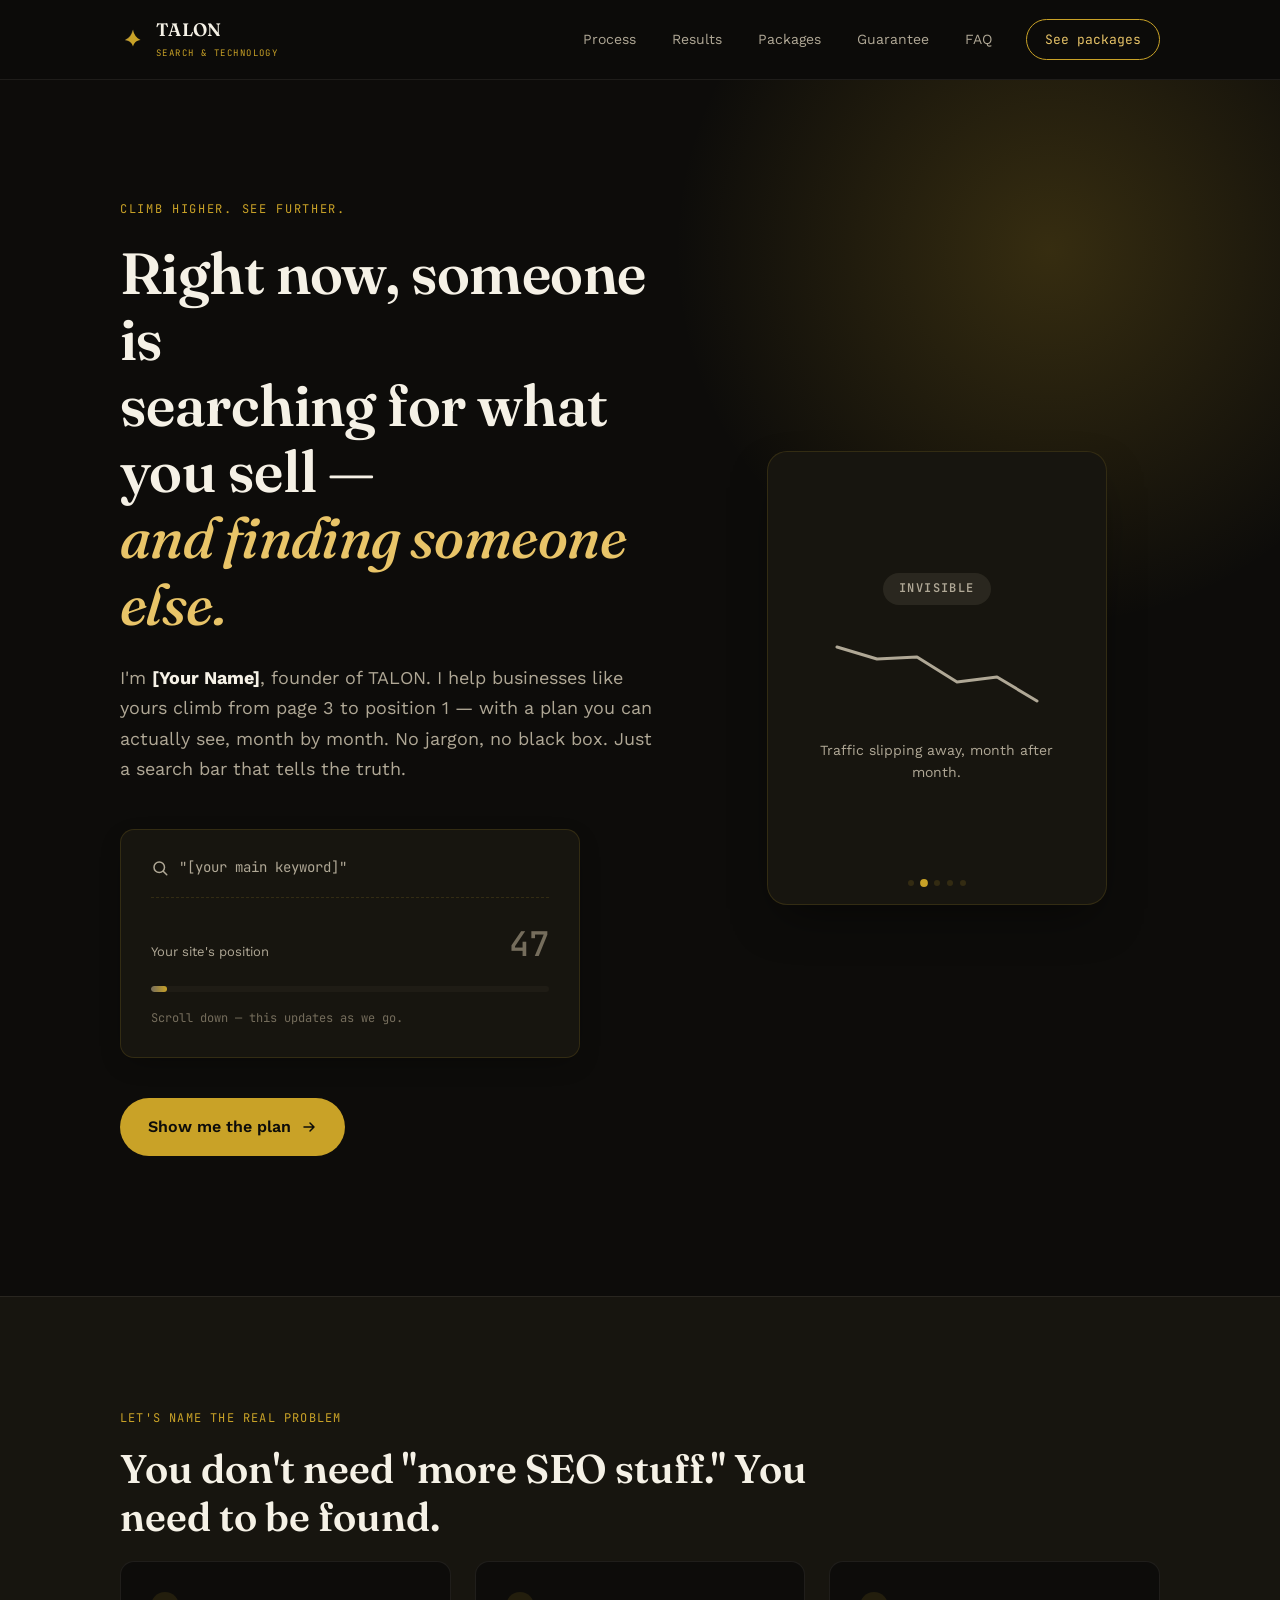
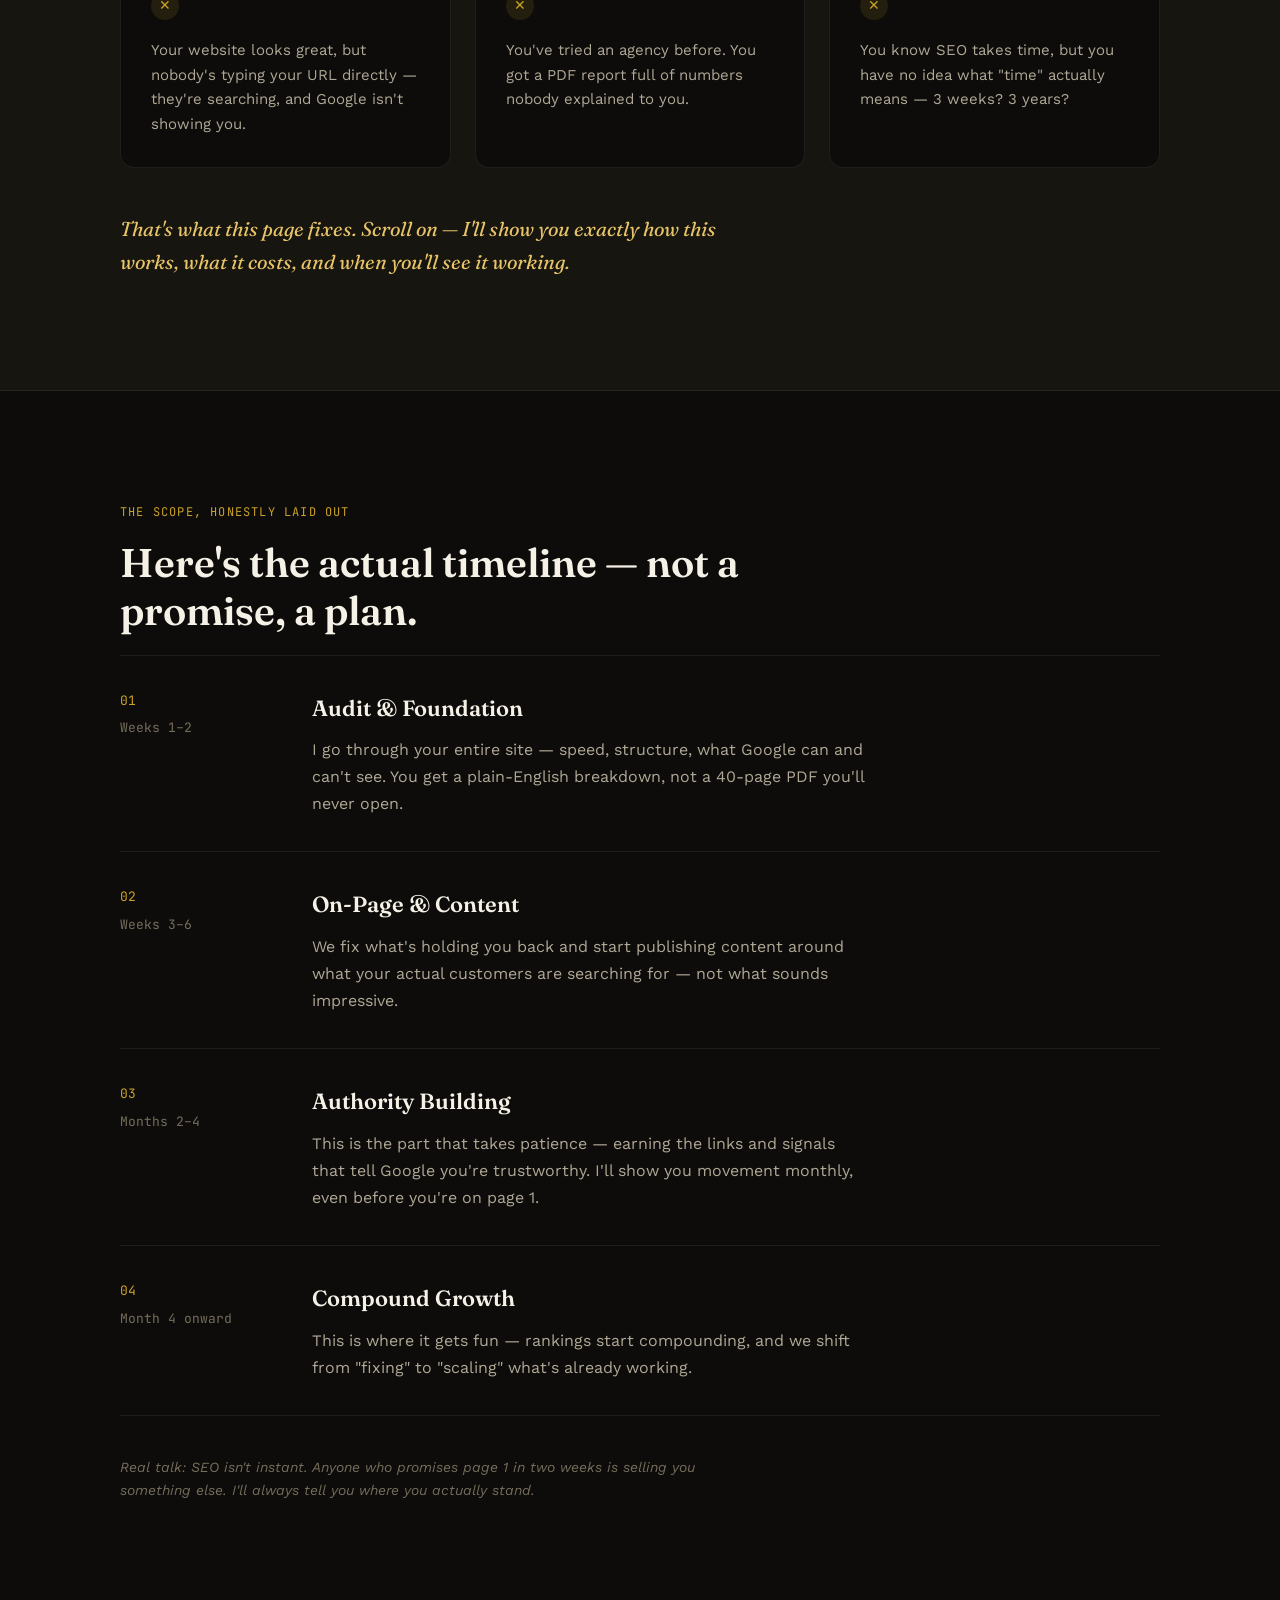
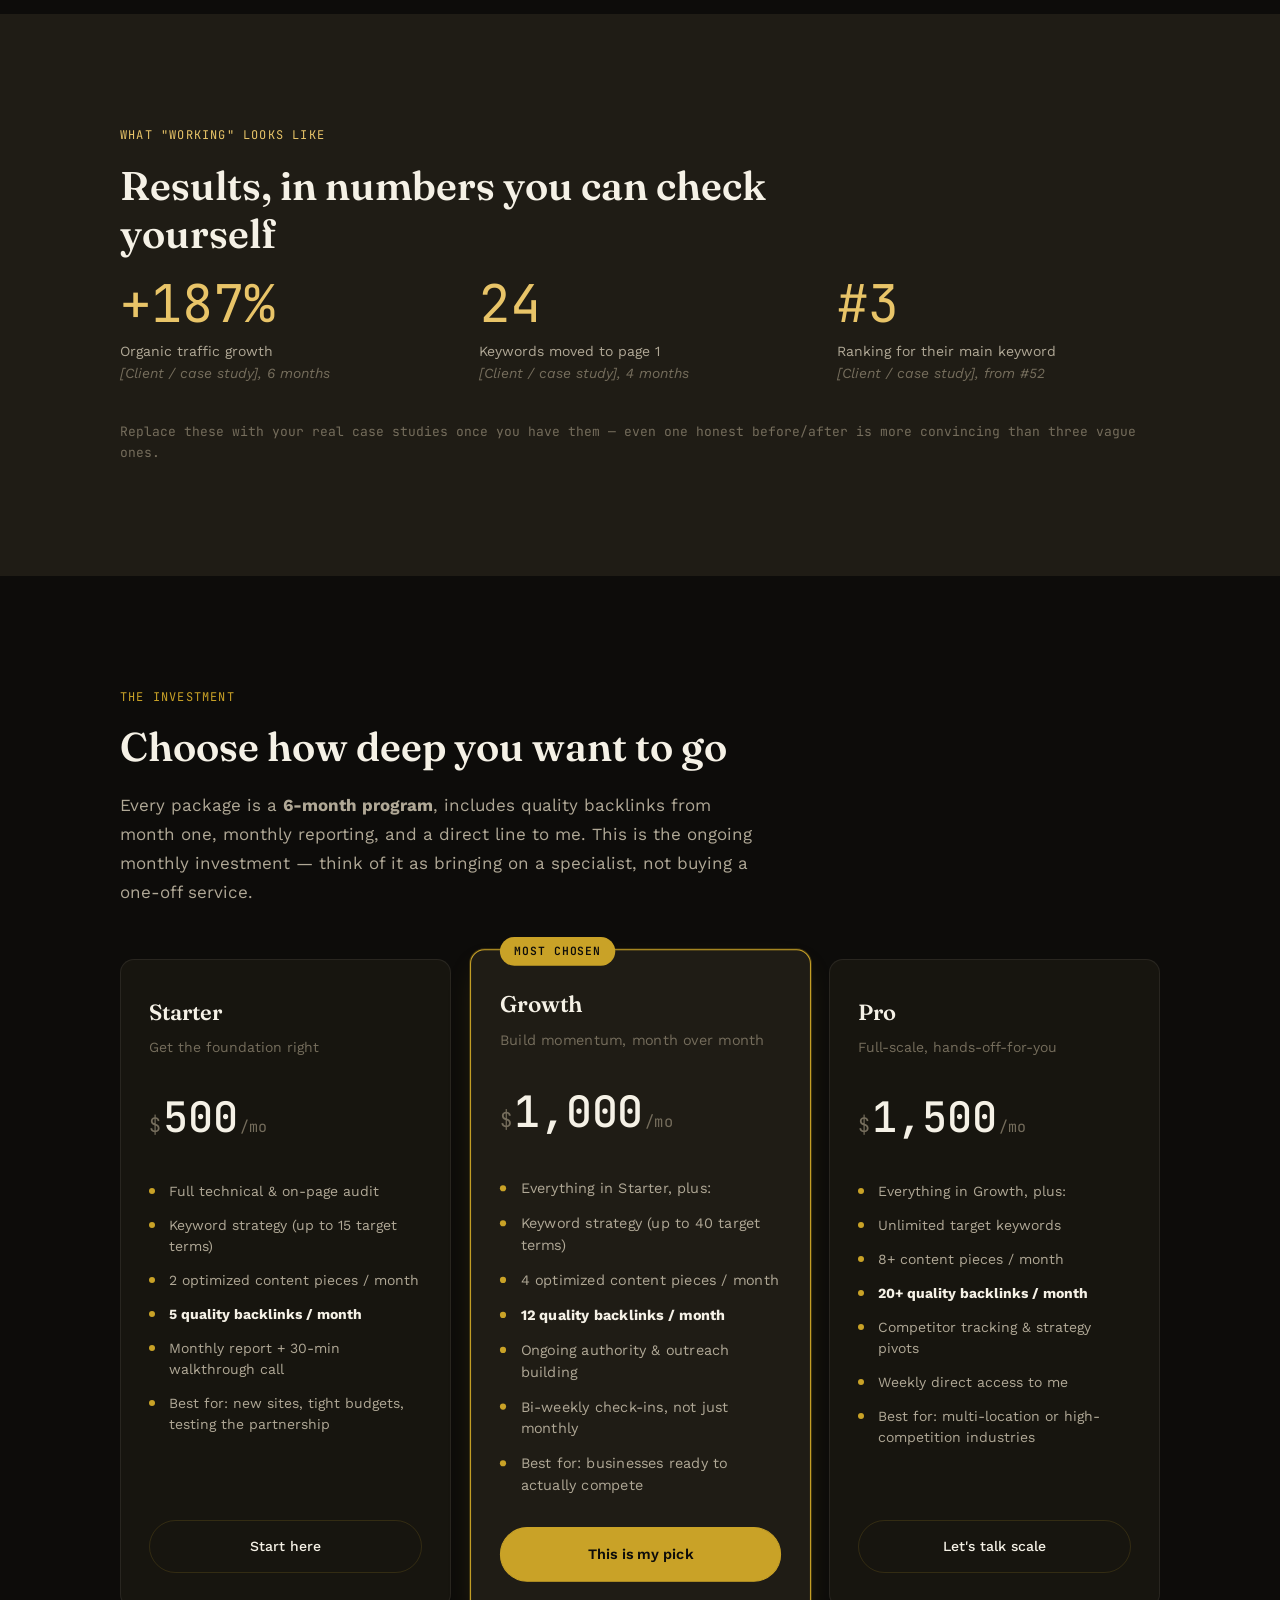
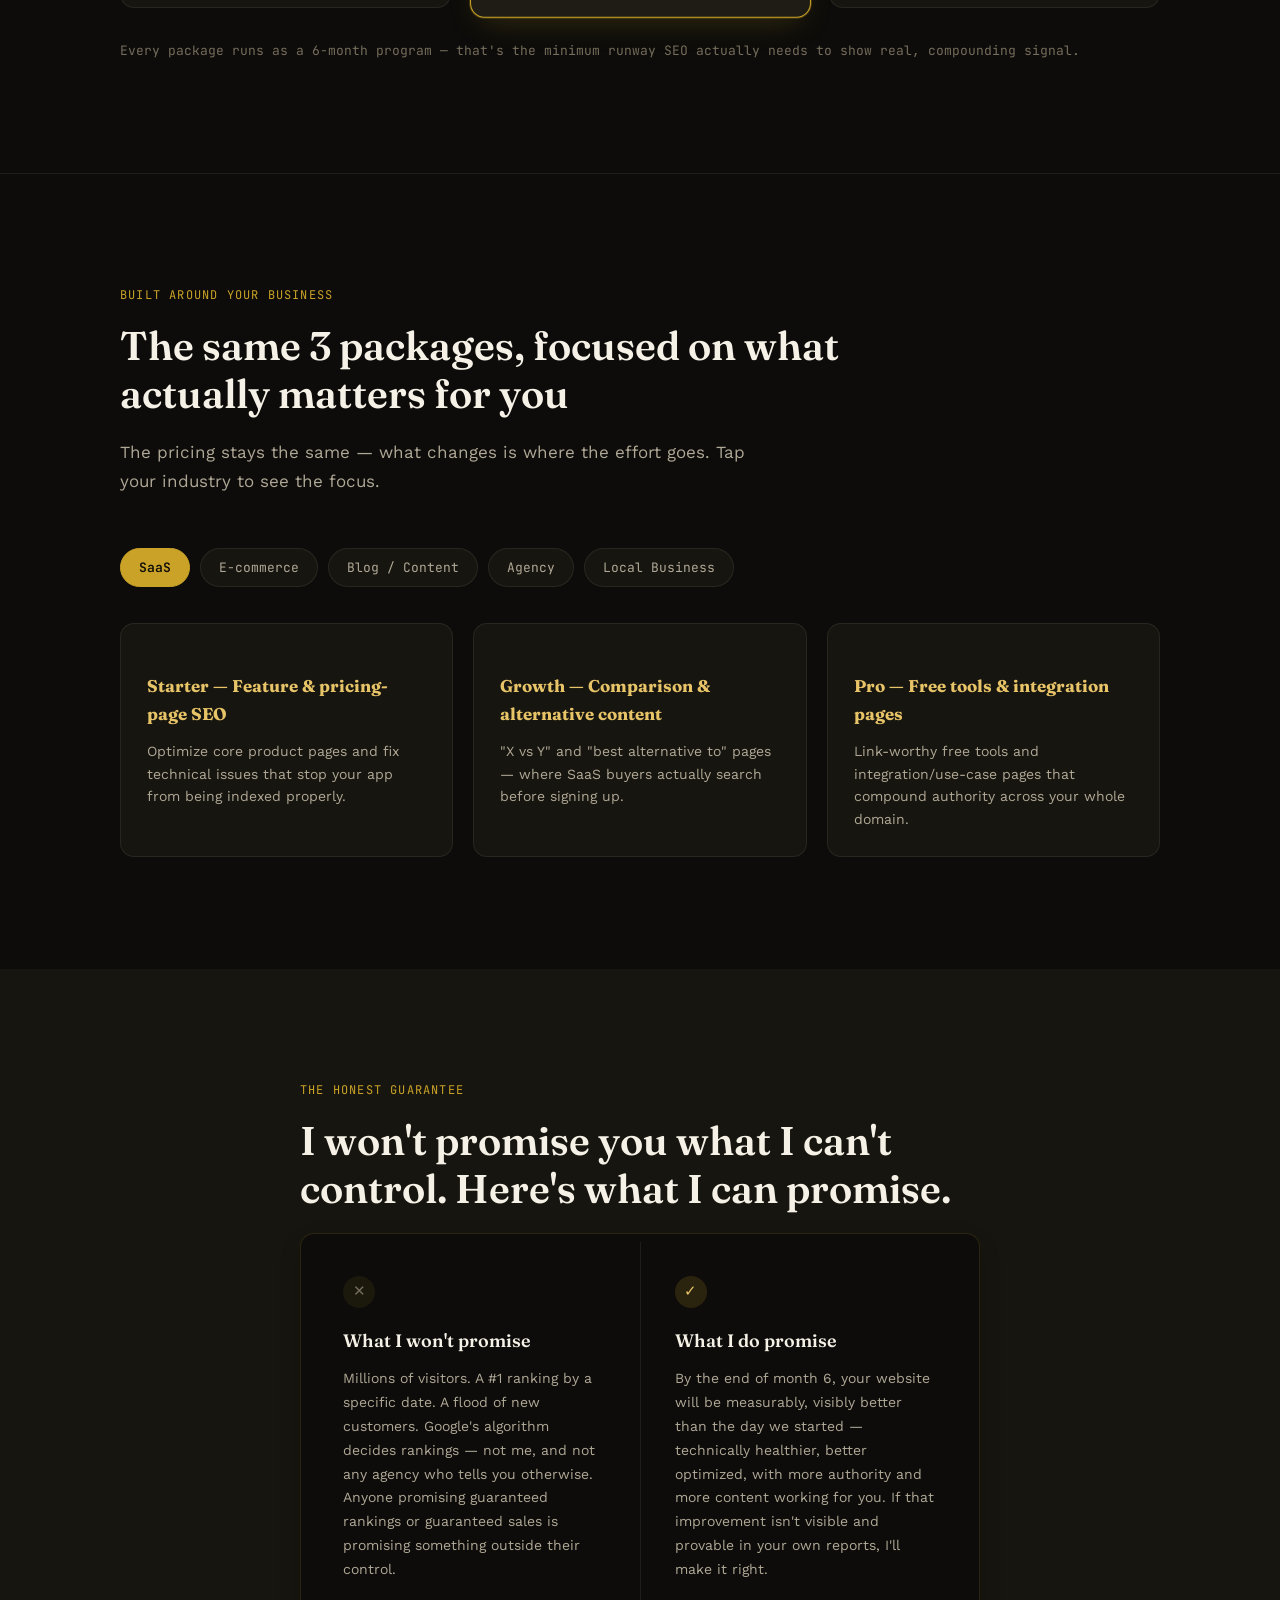
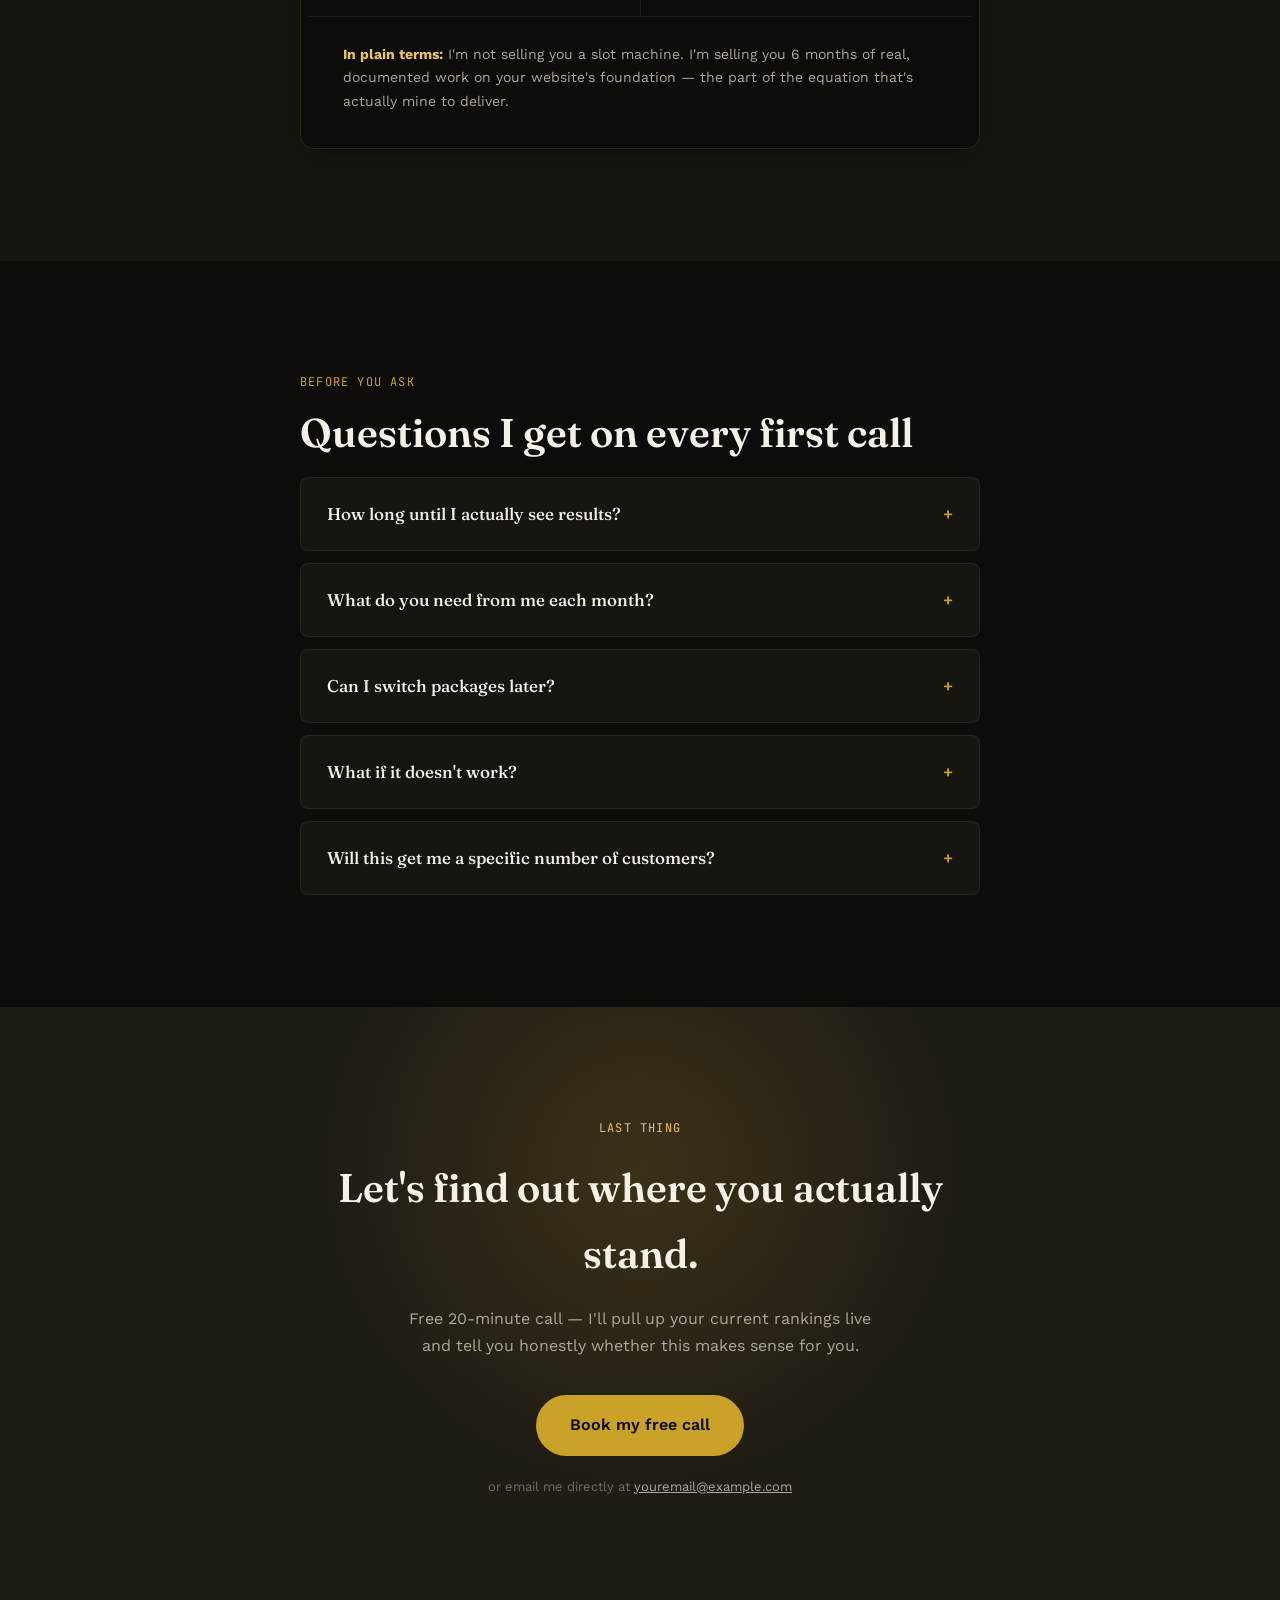
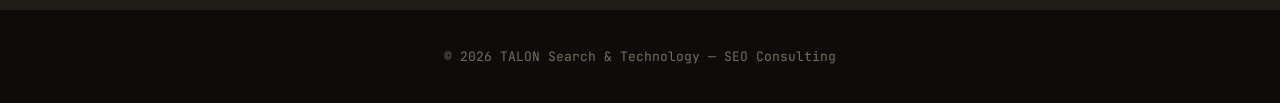
==== commit 77a114cd: "i" ====
--- a/index.html
+++ b/index.html
@@ -47,12 +47,8 @@
 <section class="hero" id="top">
   <div class="hero-glow" aria-hidden="true"></div>
 
-  <!-- Faint brand watermark. Replace/remove this block once you drop in your own hero image. -->
-  <svg class="hero-mark" viewBox="0 0 48 48" fill="none" xmlns="http://www.w3.org/2000/svg" aria-hidden="true">
-    <path d="M24 6C22 14 18 20 10 24C18 25 22 29 24 36C26 29 30 25 38 24C30 20 26 14 24 6Z" fill="#C9A227"/>
-  </svg>
-
-  <div class="hero-inner">
+  <div class="hero-inner hero-grid">
+    <div class="hero-col-text">
     <p class="eyebrow">Climb Higher. See Further.</p>
     <h1 class="hero-title">
       Right now, someone is<br>
@@ -85,6 +81,69 @@
       Show me the plan
       <svg width="16" height="16" viewBox="0 0 16 16" fill="none"><path d="M3 8H13M13 8L9 4M13 8L9 12" stroke="currentColor" stroke-width="1.5" stroke-linecap="round" stroke-linejoin="round"/></svg>
     </a>
+    </div>
+
+    <!-- ANIMATED STORY REEL — placeholder for your own video later.
+         Cycles automatically: problem -> struggle -> fix -> climb -> win.
+         Swap this whole <div class="hero-reel">...</div> block for a <video> tag once you have real footage. -->
+    <div class="hero-col-visual">
+      <div class="hero-reel" id="heroReel" aria-hidden="true">
+
+        <div class="reel-step is-active" data-step="0">
+          <span class="reel-tag reel-tag-bad">STUCK</span>
+          <div class="reel-face">
+            <svg class="reel-icon" viewBox="0 0 24 24" fill="none"><circle cx="12" cy="12" r="10" stroke="currentColor" stroke-width="1.6"/><path d="M15 9L9 15M9 9L15 15" stroke="currentColor" stroke-width="1.6" stroke-linecap="round"/></svg>
+            <span class="reel-number">47</span>
+          </div>
+          <p class="reel-caption">Buried on page 3. Nobody's scrolling that far.</p>
+        </div>
+
+        <div class="reel-step" data-step="1">
+          <span class="reel-tag reel-tag-bad">INVISIBLE</span>
+          <svg class="reel-graph" viewBox="0 0 220 90" fill="none">
+            <polyline points="10,20 50,32 90,30 130,55 170,50 210,74" stroke="#B0A896" stroke-width="3" stroke-linecap="round" stroke-linejoin="round"/>
+          </svg>
+          <p class="reel-caption">Traffic slipping away, month after month.</p>
+        </div>
+
+        <div class="reel-step" data-step="2">
+          <span class="reel-tag reel-tag-mid">THE FIX</span>
+          <ul class="reel-checklist">
+            <li><span class="reel-check">✓</span> Technical audit</li>
+            <li><span class="reel-check">✓</span> Content strategy</li>
+            <li><span class="reel-check">✓</span> Authority &amp; backlinks</li>
+          </ul>
+          <p class="reel-caption">A real plan, applied — not guesswork.</p>
+        </div>
+
+        <div class="reel-step" data-step="3">
+          <span class="reel-tag reel-tag-mid">CLIMBING</span>
+          <div class="reel-face">
+            <svg class="reel-icon reel-icon-up" viewBox="0 0 24 24" fill="none"><path d="M4 16L10 10L14 14L20 6" stroke="currentColor" stroke-width="1.8" stroke-linecap="round" stroke-linejoin="round"/><path d="M14 6H20V12" stroke="currentColor" stroke-width="1.8" stroke-linecap="round" stroke-linejoin="round"/></svg>
+            <span class="reel-number reel-number-mid">12</span>
+          </div>
+          <p class="reel-caption">Real movement — visible in weeks, not years.</p>
+        </div>
+
+        <div class="reel-step" data-step="4">
+          <span class="reel-tag reel-tag-good">#1</span>
+          <div class="reel-face">
+            <svg class="reel-icon reel-icon-good" viewBox="0 0 24 24" fill="none"><path d="M5 13L10 18L19 7" stroke="currentColor" stroke-width="2" stroke-linecap="round" stroke-linejoin="round"/></svg>
+            <span class="reel-number reel-number-good">1</span>
+          </div>
+          <p class="reel-caption reel-caption-good">This is what winning looks like.</p>
+        </div>
+
+        <div class="reel-dots" id="reelDots">
+          <span class="reel-dot is-active"></span>
+          <span class="reel-dot"></span>
+          <span class="reel-dot"></span>
+          <span class="reel-dot"></span>
+          <span class="reel-dot"></span>
+        </div>
+      </div>
+    </div>
+
   </div>
 </section>
 
--- a/styles.css
+++ b/styles.css
@@ -261,17 +261,6 @@
   pointer-events: none;
   z-index: 0;
 }
-.hero-mark {
-  position: absolute;
-  top: 50%;
-  right: 6%;
-  width: 420px;
-  height: 420px;
-  transform: translateY(-50%);
-  opacity: 0.05;
-  pointer-events: none;
-  z-index: 0;
-}
 .hero-inner {
   position: relative;
   z-index: 1;
@@ -279,6 +268,120 @@
   margin: 0 auto;
   width: 100%;
   padding: 0 40px;
+}
+.hero-grid {
+  display: grid;
+  grid-template-columns: 1.1fr 0.9fr;
+  gap: 48px;
+  align-items: center;
+}
+.hero-col-visual { display: flex; justify-content: center; }
+
+/* ============================================
+   HERO STORY REEL — animated placeholder
+   ============================================ */
+.hero-reel {
+  position: relative;
+  width: 100%;
+  max-width: 340px;
+  min-height: 420px;
+  aspect-ratio: 3 / 4;
+  background: var(--surface);
+  border: 1px solid var(--border);
+  border-radius: 20px;
+  box-shadow: var(--shadow-soft);
+  overflow: hidden;
+}
+.reel-step {
+  position: absolute;
+  inset: 0;
+  display: flex;
+  flex-direction: column;
+  align-items: center;
+  justify-content: center;
+  gap: 22px;
+  padding: 32px;
+  text-align: center;
+  opacity: 0;
+  transform: scale(0.97);
+  transition: opacity 0.5s ease, transform 0.5s ease;
+  pointer-events: none;
+}
+.reel-step.is-active {
+  opacity: 1;
+  transform: scale(1);
+  pointer-events: auto;
+}
+.reel-tag {
+  font-family: var(--font-mono);
+  font-size: 12px;
+  letter-spacing: 0.12em;
+  padding: 6px 16px;
+  border-radius: 100px;
+  font-weight: 600;
+}
+.reel-tag-bad { background: rgba(176, 168, 150, 0.12); color: var(--ink-soft); }
+.reel-tag-mid { background: rgba(201, 162, 39, 0.14); color: var(--gold-light); }
+.reel-tag-good { background: var(--gold); color: var(--bg); }
+.reel-face { display: flex; flex-direction: column; align-items: center; gap: 10px; }
+.reel-icon { width: 36px; height: 36px; color: var(--ink-faint); }
+.reel-icon-up { color: var(--gold-light); }
+.reel-icon-good { color: var(--gold); }
+.reel-number { font-family: var(--font-mono); font-size: 56px; font-weight: 500; color: var(--ink-faint); line-height: 1; }
+.reel-number-mid { color: var(--gold-light); }
+.reel-number-good { font-size: 64px; color: var(--gold); }
+.reel-graph { width: 100%; max-width: 220px; height: auto; }
+.reel-checklist { display: flex; flex-direction: column; gap: 14px; text-align: left; }
+.reel-checklist li {
+  display: flex;
+  align-items: center;
+  gap: 10px;
+  font-size: 15px;
+  color: var(--ink-soft);
+  opacity: 0;
+  transform: translateX(-8px);
+  animation: reelCheckIn 0.4s ease forwards;
+}
+.reel-step.is-active .reel-checklist li:nth-child(1) { animation-delay: 0.15s; }
+.reel-step.is-active .reel-checklist li:nth-child(2) { animation-delay: 0.5s; }
+.reel-step.is-active .reel-checklist li:nth-child(3) { animation-delay: 0.85s; }
+@keyframes reelCheckIn { to { opacity: 1; transform: translateX(0); } }
+.reel-check {
+  display: inline-flex;
+  align-items: center;
+  justify-content: center;
+  width: 20px;
+  height: 20px;
+  border-radius: 50%;
+  background: rgba(201, 162, 39, 0.16);
+  color: var(--gold-light);
+  font-size: 11px;
+  flex-shrink: 0;
+}
+.reel-caption { font-size: 14px; color: var(--ink-soft); line-height: 1.6; max-width: 240px; }
+.reel-caption-good { color: var(--gold-light); font-weight: 500; }
+.reel-dots {
+  position: absolute;
+  bottom: 18px;
+  left: 0;
+  right: 0;
+  display: flex;
+  justify-content: center;
+  gap: 7px;
+}
+.reel-dot {
+  width: 6px;
+  height: 6px;
+  border-radius: 50%;
+  background: var(--border);
+  transition: background 0.3s ease, transform 0.3s ease;
+}
+.reel-dot.is-active { background: var(--gold); transform: scale(1.3); }
+
+@media (max-width: 960px) {
+  .hero-grid { grid-template-columns: 1fr; }
+  .hero-col-visual { margin-top: 8px; }
+  .hero-reel { max-width: 300px; }
 }
 .eyebrow {
   font-family: var(--font-mono);
@@ -812,6 +915,5 @@
   .timeline-item { grid-template-columns: 1fr; gap: 10px; }
   .section-inner { padding: 72px 24px; }
   .hero { padding: 100px 0 90px; }
-  .hero-mark { width: 260px; height: 260px; opacity: 0.06; }
   :root { --section-pad: 72px; }
 }
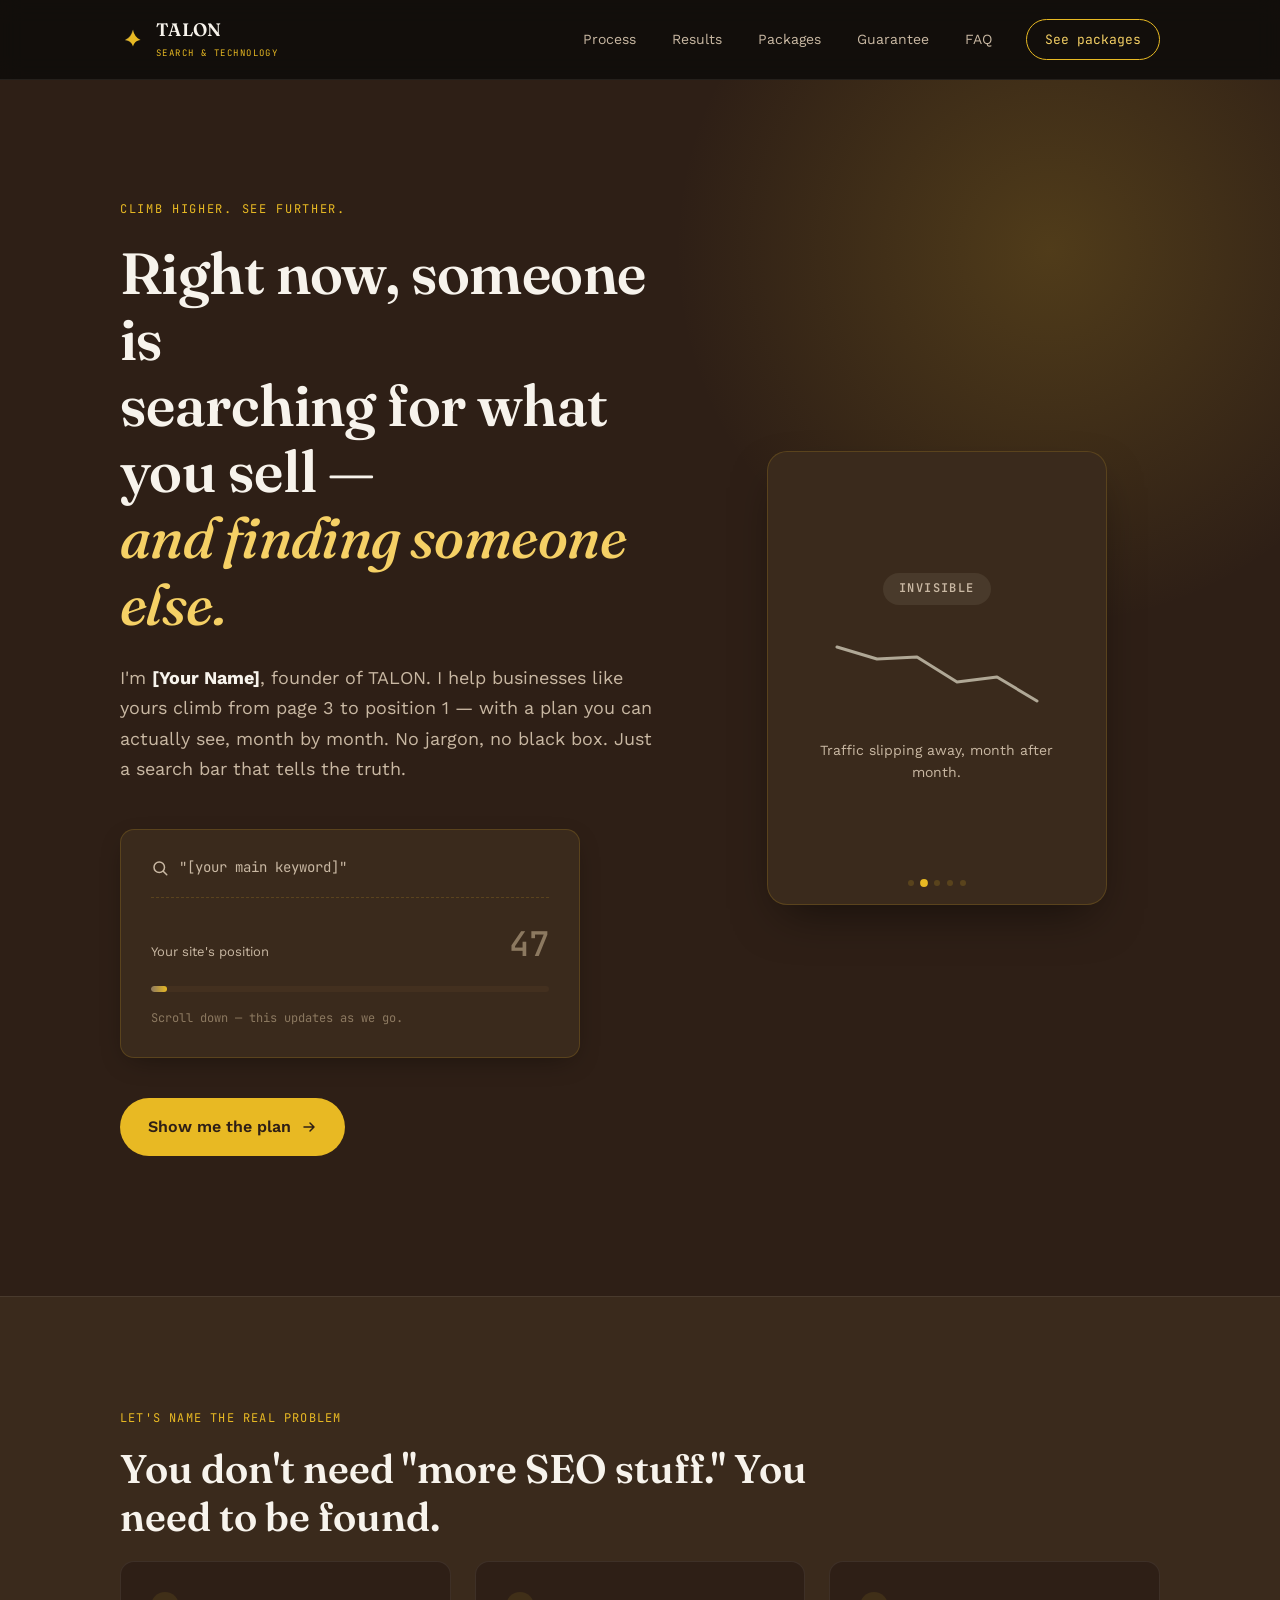
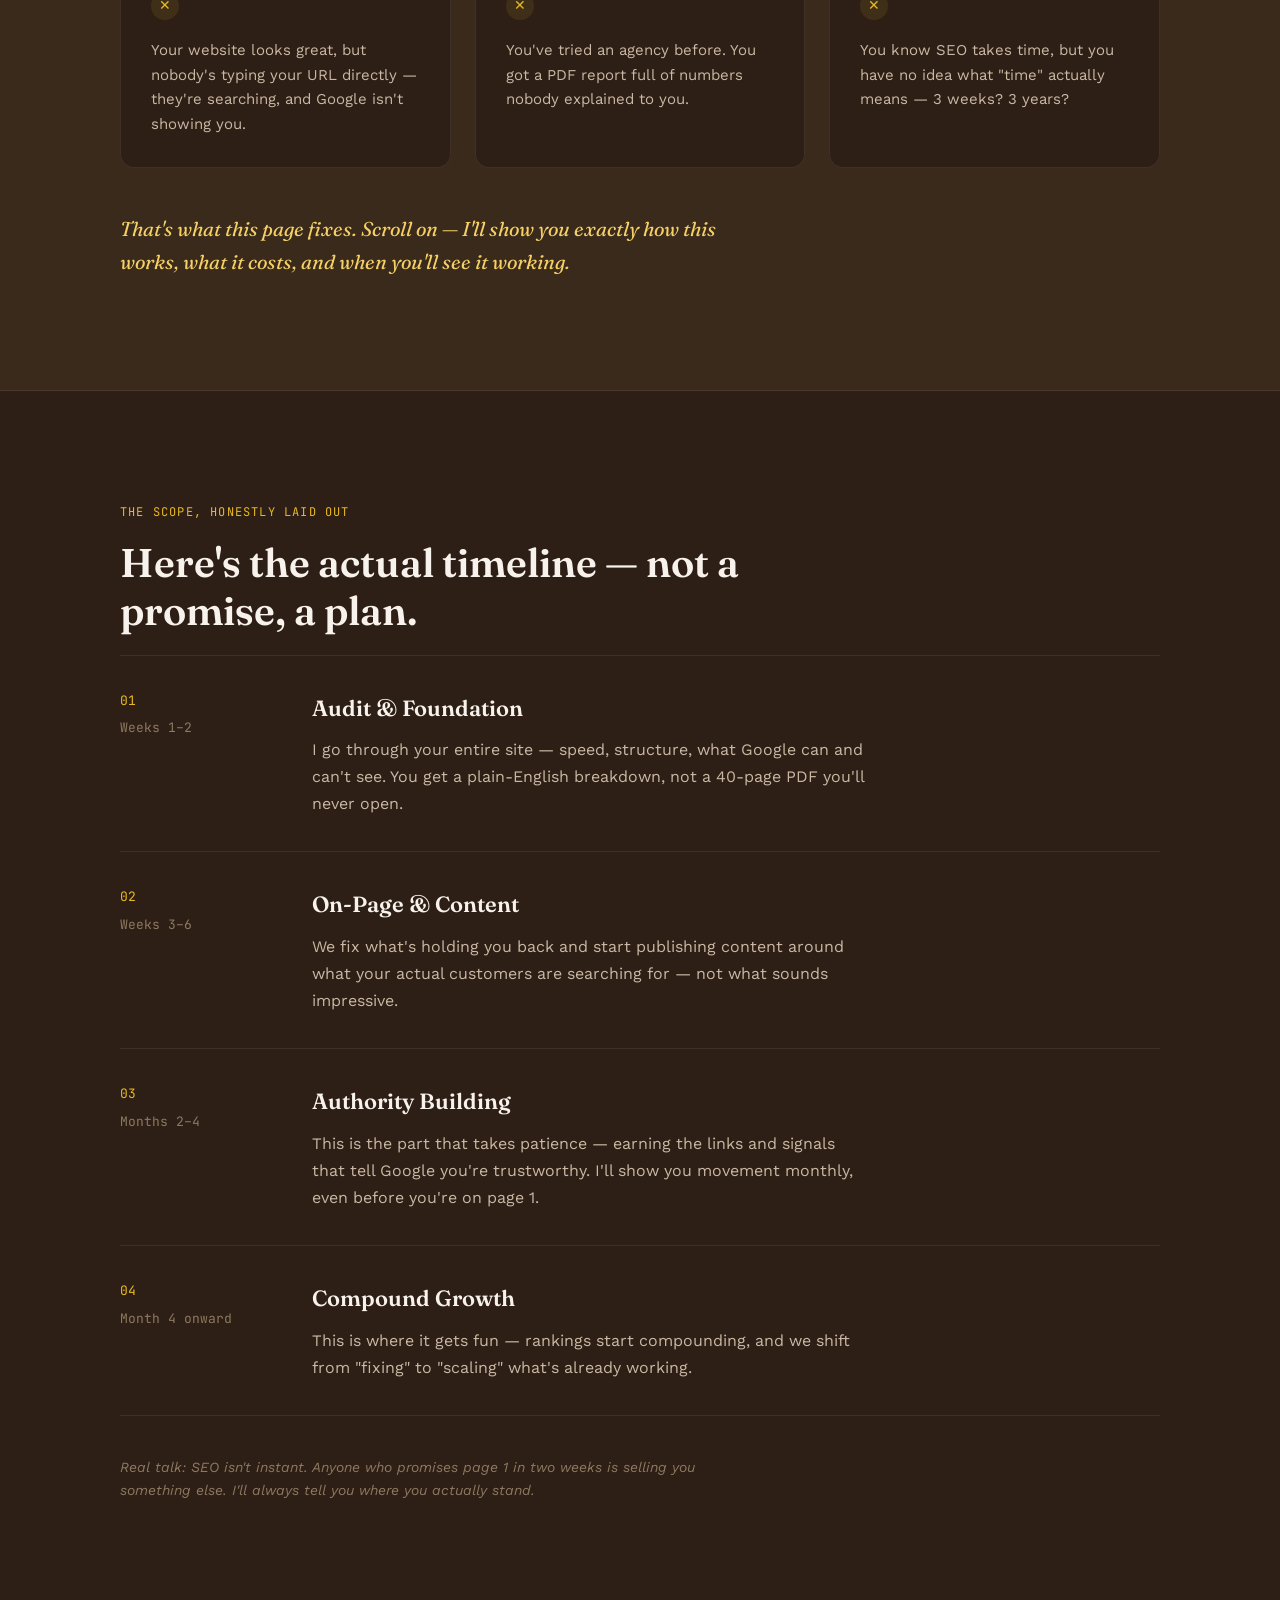
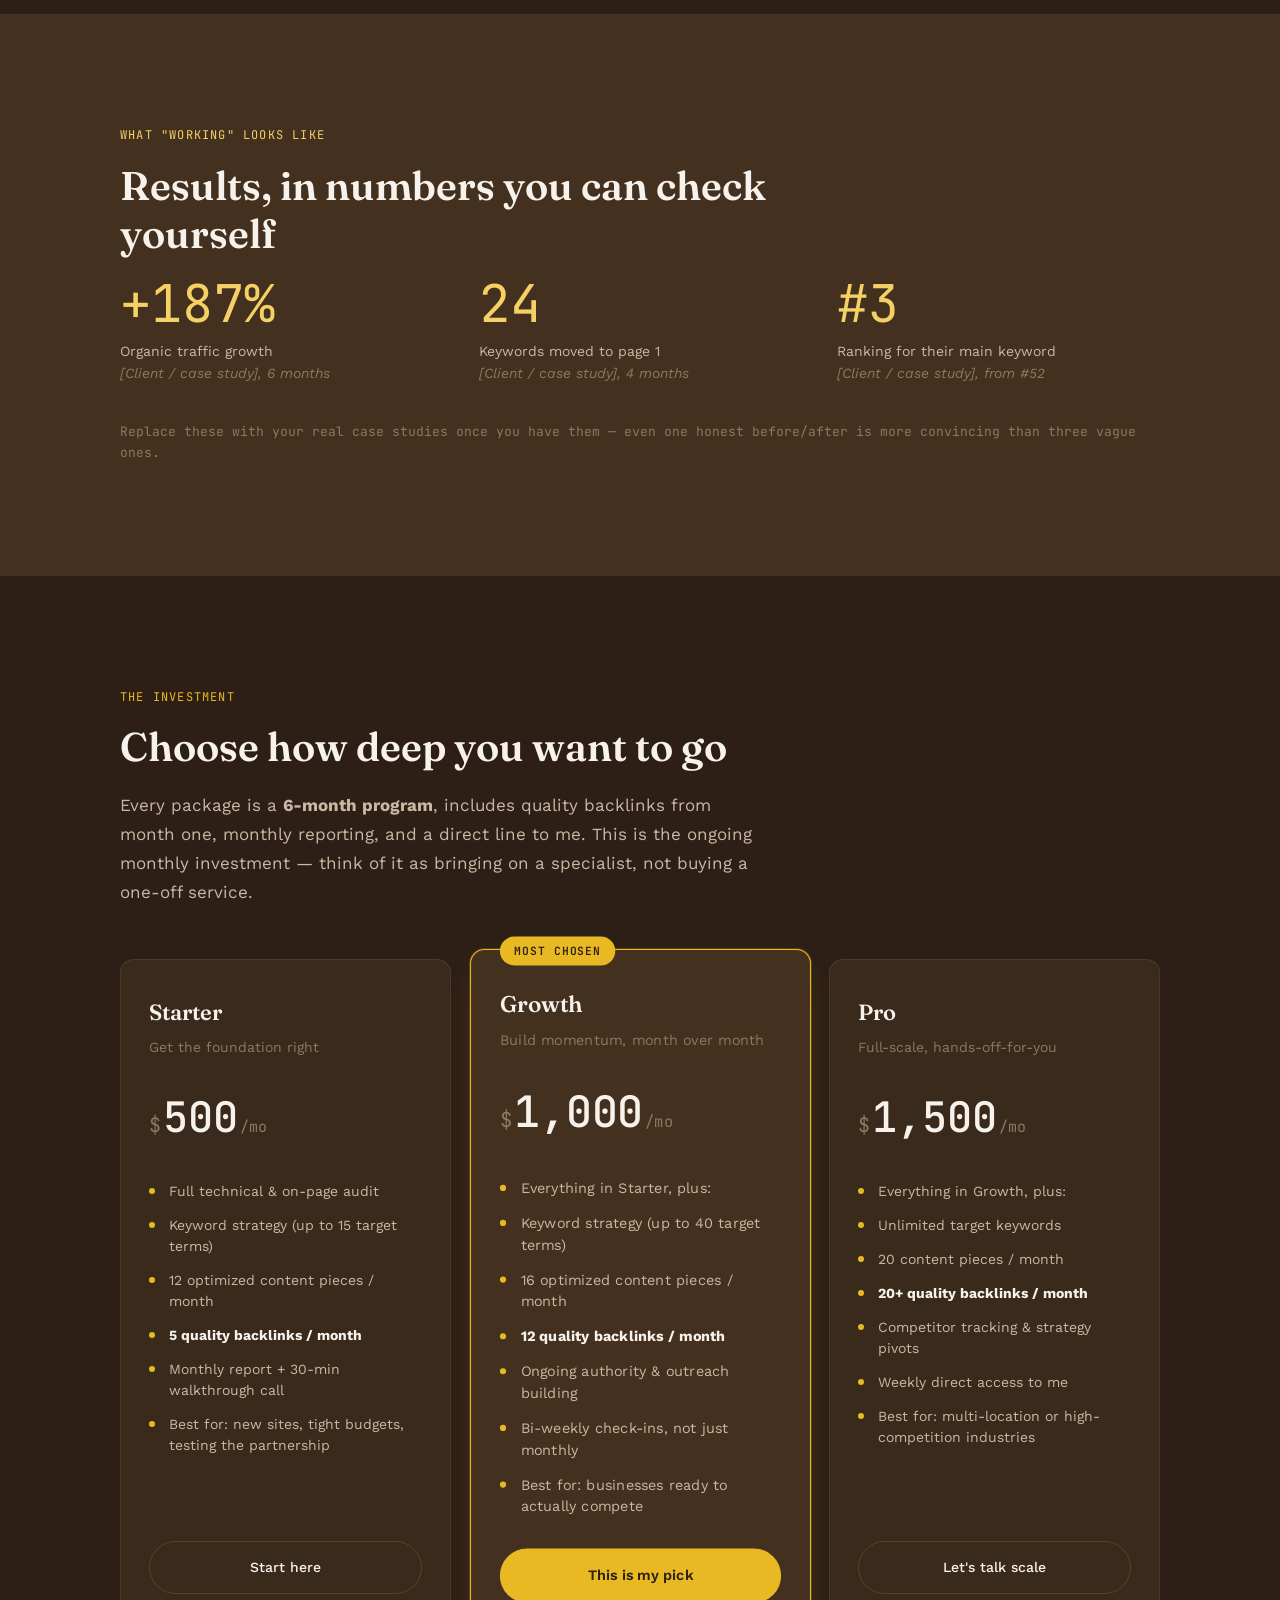
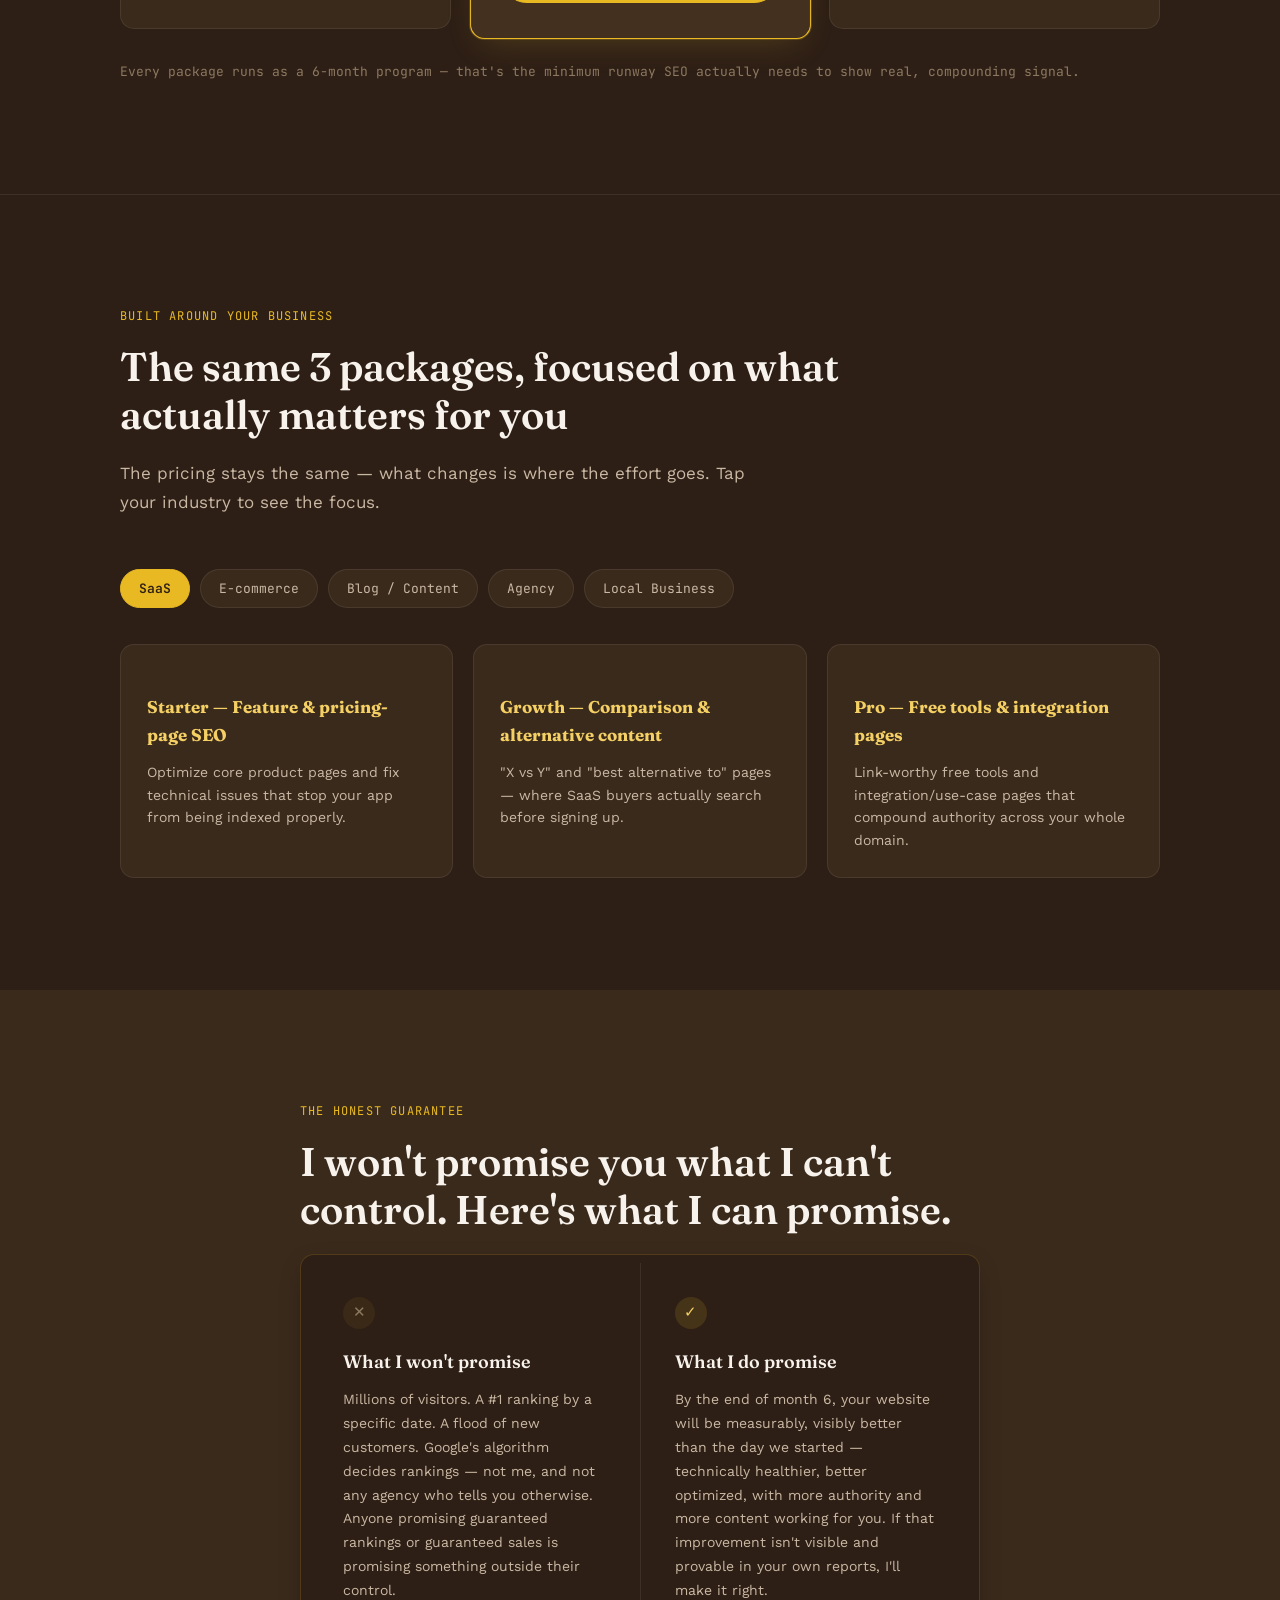
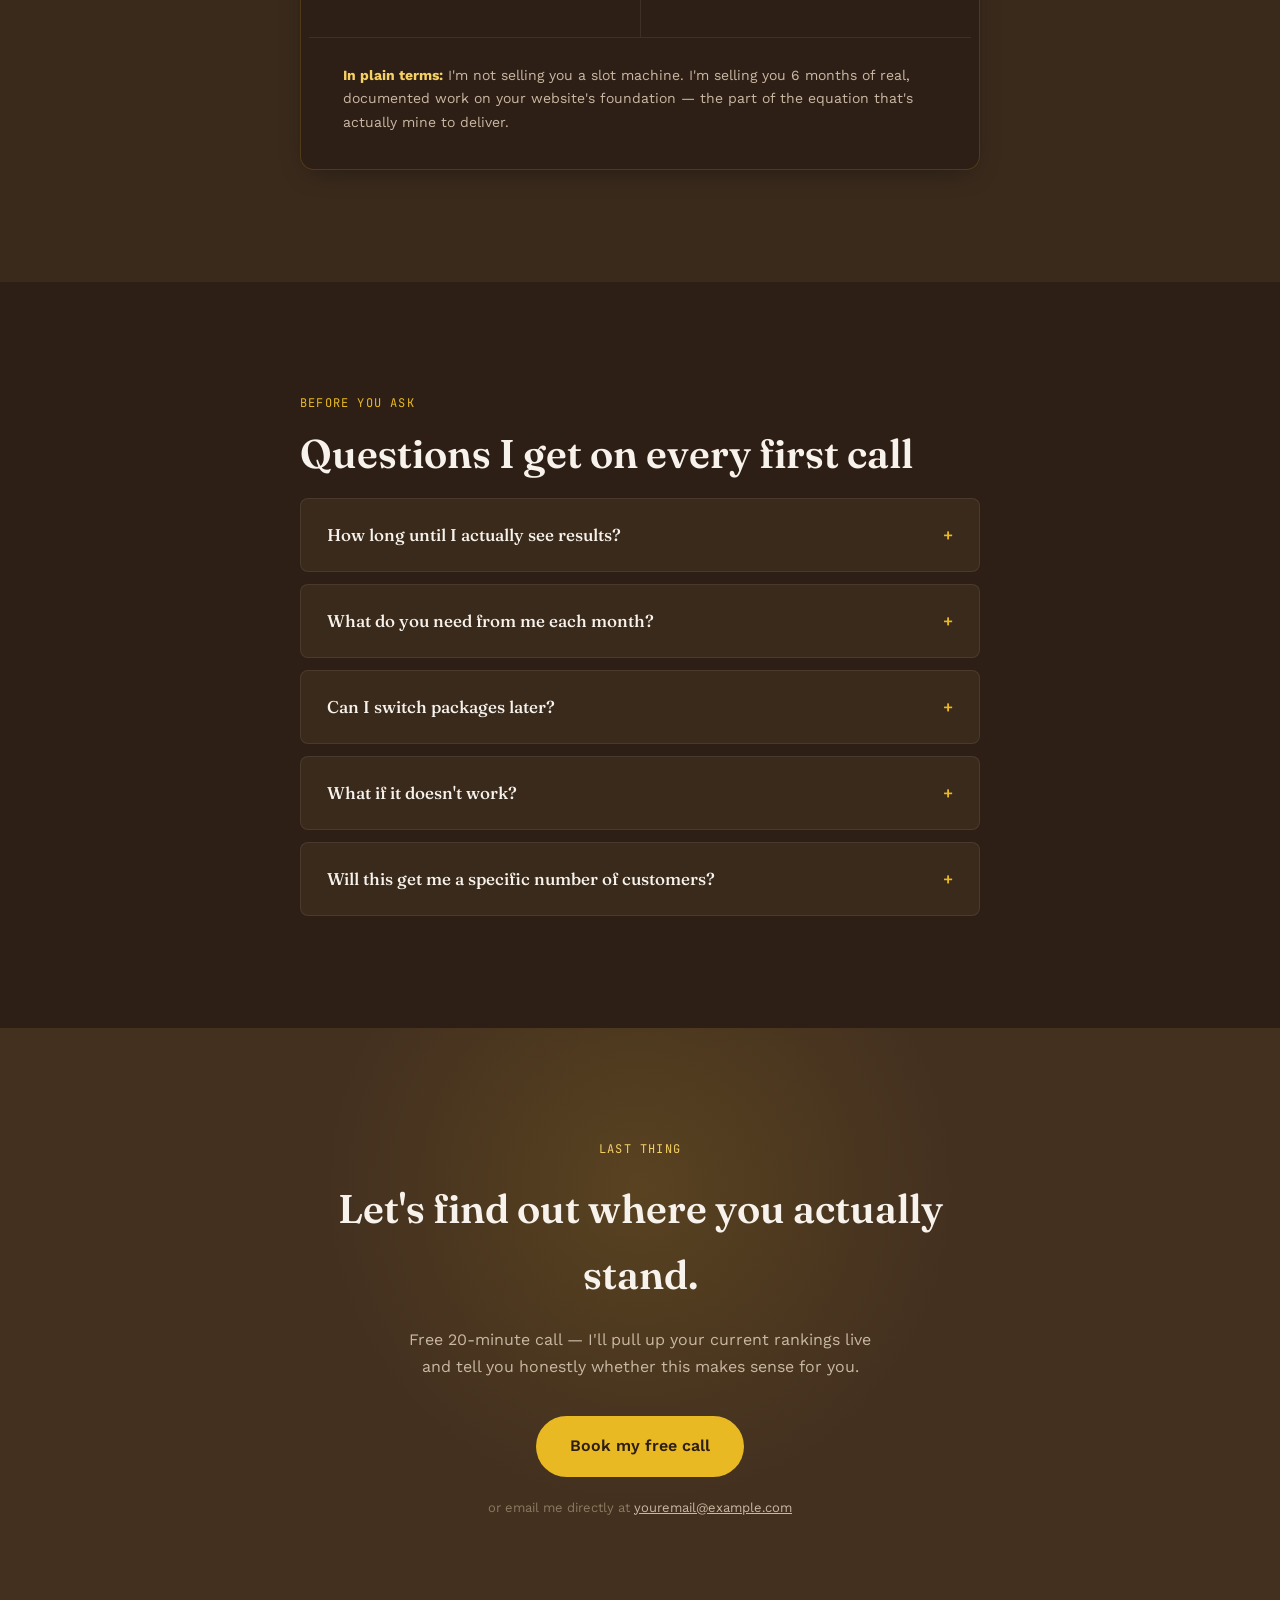
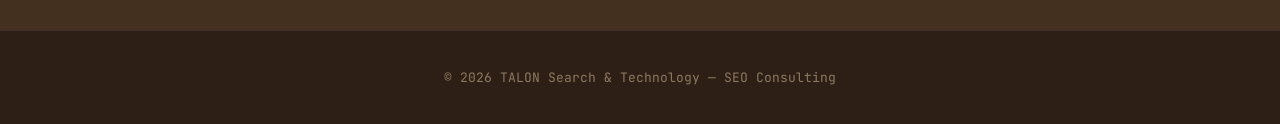
==== commit 5c01c9a4: "1" ====
--- a/index.html
+++ b/index.html
@@ -17,8 +17,8 @@
   <div class="nav-inner">
     <a href="#top" class="nav-brand">
       <svg class="nav-mark-icon" viewBox="0 0 48 48" fill="none" xmlns="http://www.w3.org/2000/svg" aria-hidden="true">
-        <path d="M24 6C22 14 18 20 10 24C18 25 22 29 24 36C26 29 30 25 38 24C30 20 26 14 24 6Z" fill="#C9A227"/>
-        <path d="M24 6C22 14 18 20 10 24C15 24.6 18 26.4 20.5 29" stroke="#E8C468" stroke-width="1" stroke-linecap="round" opacity="0.6"/>
+        <path d="M24 6C22 14 18 20 10 24C18 25 22 29 24 36C26 29 30 25 38 24C30 20 26 14 24 6Z" fill="#E8B923"/>
+        <path d="M24 6C22 14 18 20 10 24C15 24.6 18 26.4 20.5 29" stroke="#F5D065" stroke-width="1" stroke-linecap="round" opacity="0.6"/>
       </svg>
       <span>
         <span class="nav-mark">TALON</span>
@@ -263,7 +263,7 @@
         <ul class="price-features">
           <li>Full technical &amp; on-page audit</li>
           <li>Keyword strategy (up to 15 target terms)</li>
-          <li>2 optimized content pieces / month</li>
+          <li>12 optimized content pieces / month</li>
           <li><strong>5 quality backlinks / month</strong></li>
           <li>Monthly report + 30-min walkthrough call</li>
           <li>Best for: new sites, tight budgets, testing the partnership</li>
@@ -281,7 +281,7 @@
         <ul class="price-features">
           <li>Everything in Starter, plus:</li>
           <li>Keyword strategy (up to 40 target terms)</li>
-          <li>4 optimized content pieces / month</li>
+          <li>16 optimized content pieces / month</li>
           <li><strong>12 quality backlinks / month</strong></li>
           <li>Ongoing authority &amp; outreach building</li>
           <li>Bi-weekly check-ins, not just monthly</li>
@@ -299,7 +299,7 @@
         <ul class="price-features">
           <li>Everything in Growth, plus:</li>
           <li>Unlimited target keywords</li>
-          <li>8+ content pieces / month</li>
+          <li>20 content pieces / month</li>
           <li><strong>20+ quality backlinks / month</strong></li>
           <li>Competitor tracking &amp; strategy pivots</li>
           <li>Weekly direct access to me</li>
--- a/styles.css
+++ b/styles.css
@@ -2,19 +2,19 @@
    TOKENS — TALON dark/gold identity
    ============================================ */
 :root {
-  --bg: #0D0C0A;
-  --surface: #17150F;
-  --surface-2: #1F1C15;
-  --border: rgba(201, 162, 39, 0.16);
-  --border-soft: rgba(245, 241, 230, 0.08);
-  --ink: #F5F1E6;
-  --ink-soft: #B0A896;
-  --ink-faint: #756D5C;
-  --gold: #C9A227;
-  --gold-light: #E8C468;
-  --gold-deep: #8B6F1F;
+  --bg: #2E1F16;
+  --surface: #3A2A1C;
+  --surface-2: #43301F;
+  --border: rgba(232, 185, 35, 0.18);
+  --border-soft: rgba(247, 243, 236, 0.08);
+  --ink: #F7F3EC;
+  --ink-soft: #C9B8A3;
+  --ink-faint: #8C7960;
+  --gold: #E8B923;
+  --gold-light: #F5D065;
+  --gold-deep: #A67D14;
   --white: #FFFFFF;
-  --black: #000000;
+  --black: #0A0806;
 
   --font-display: "Fraunces", serif;
   --font-body: "Work Sans", sans-serif;
